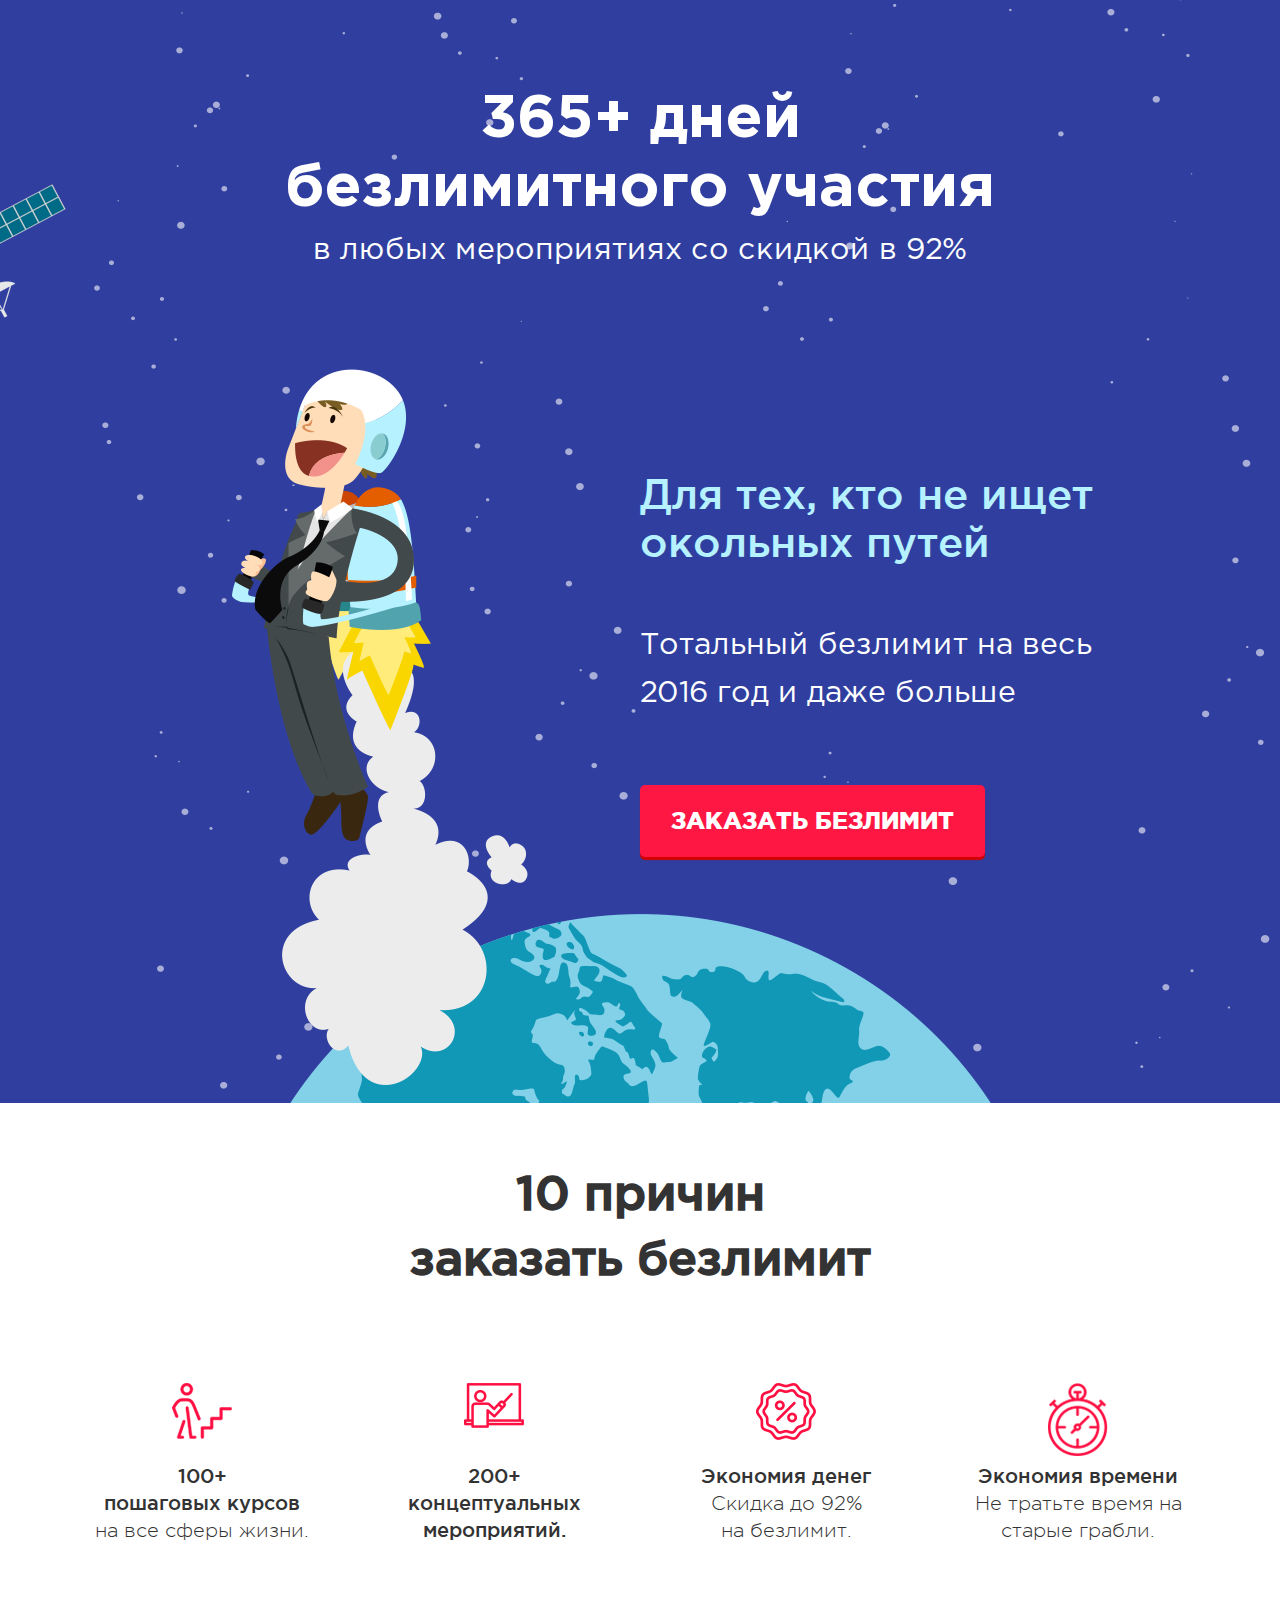
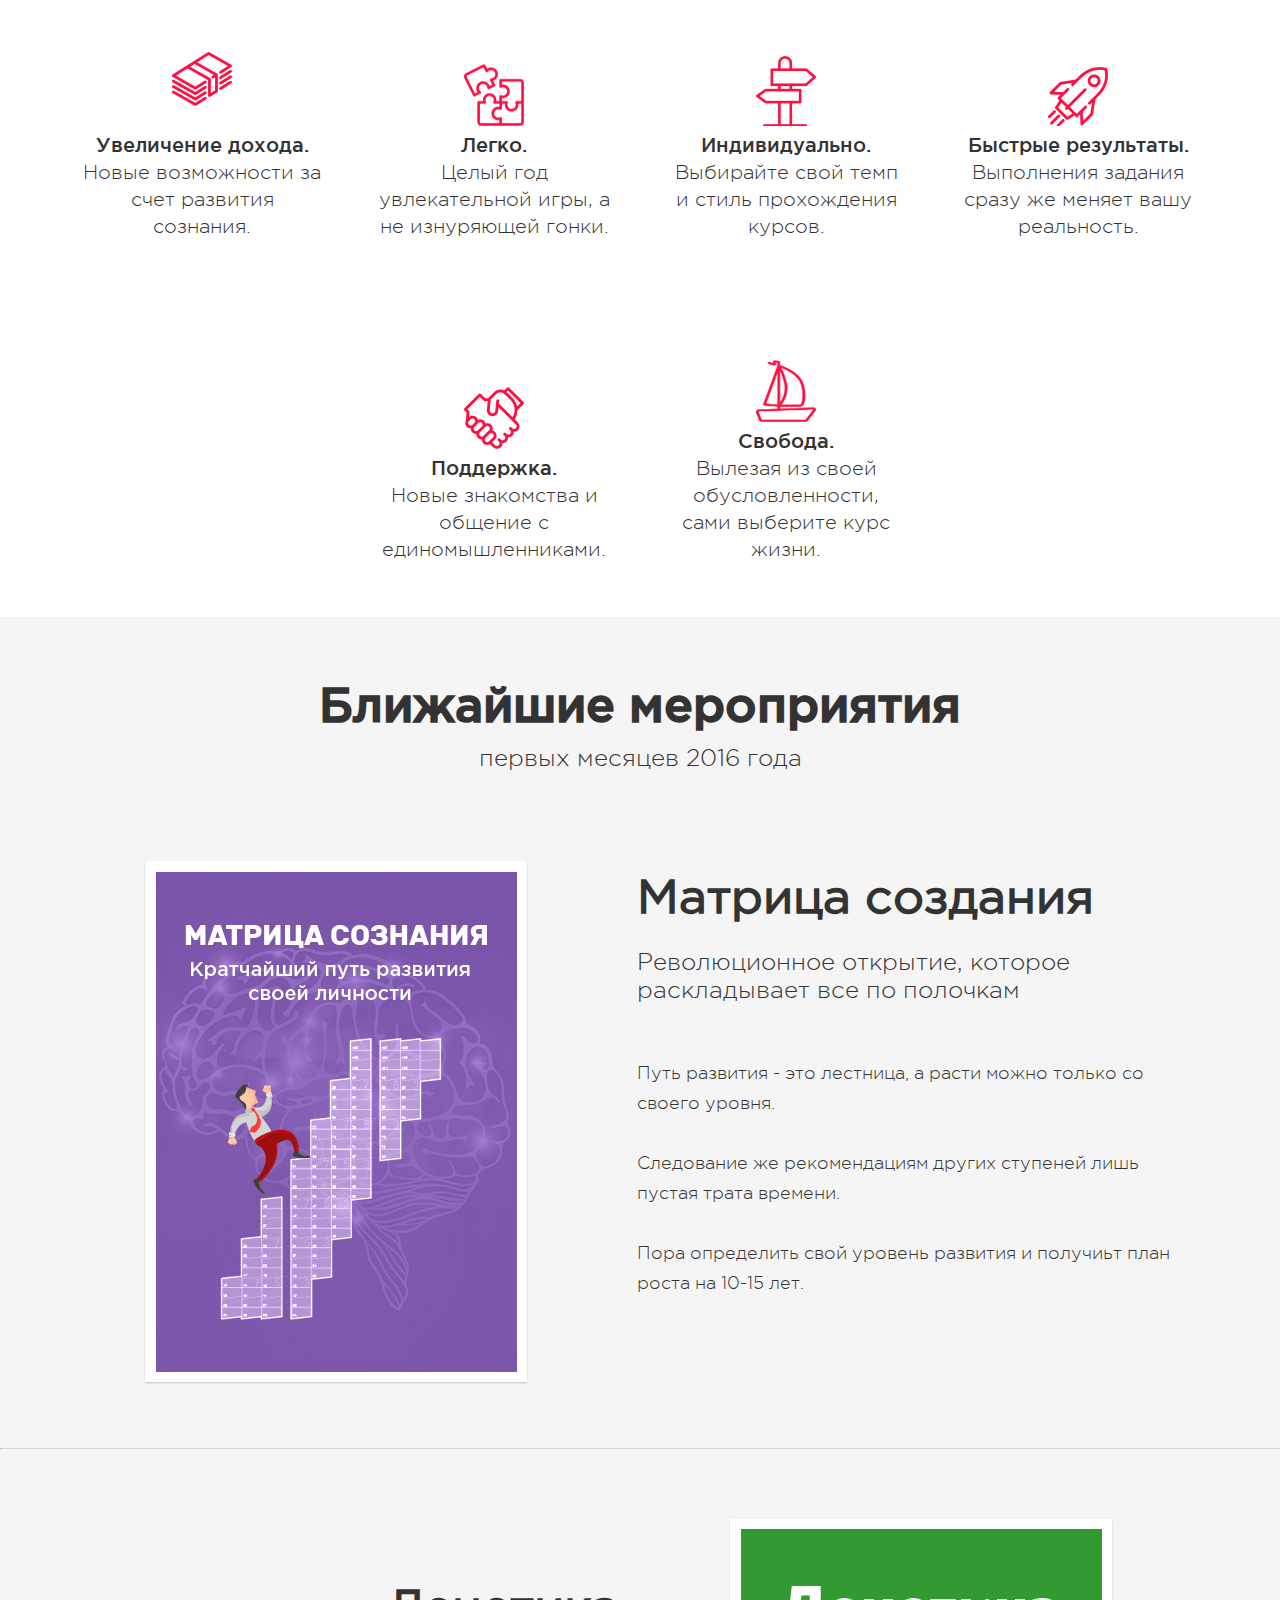
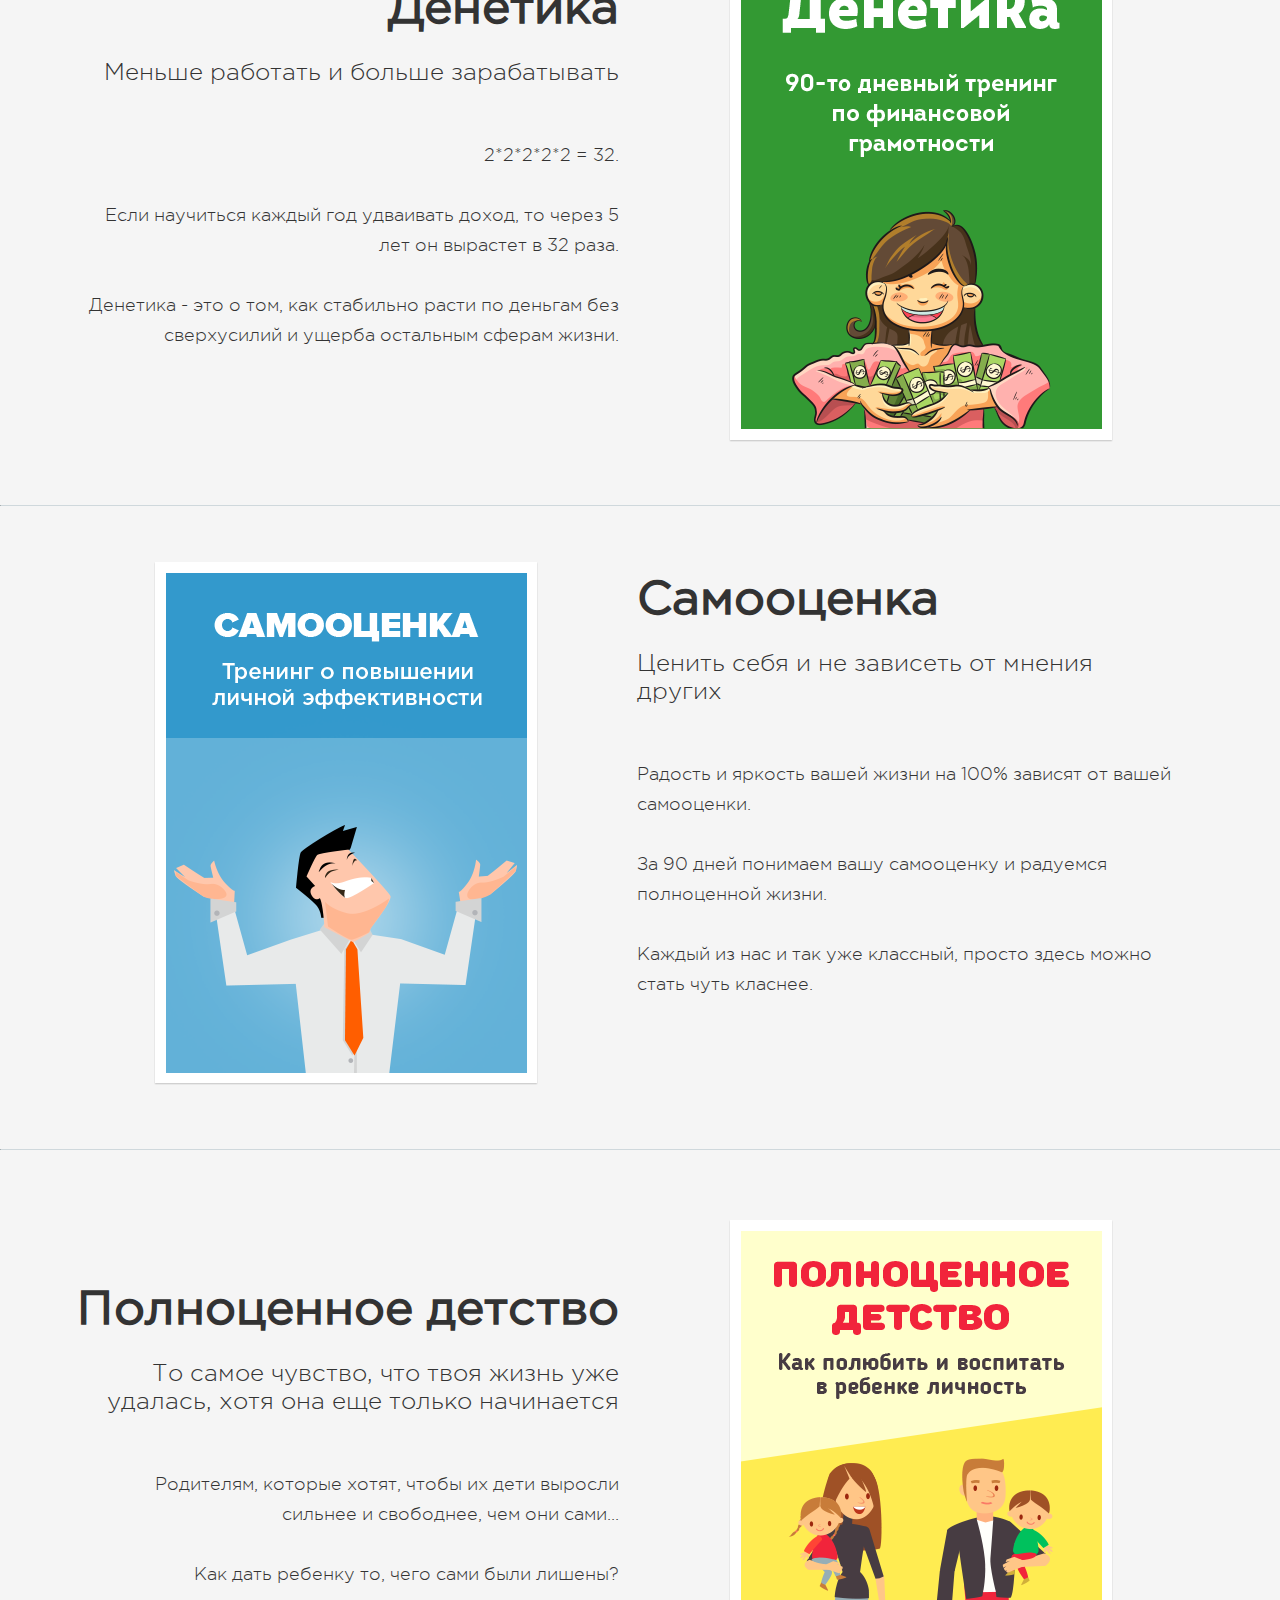
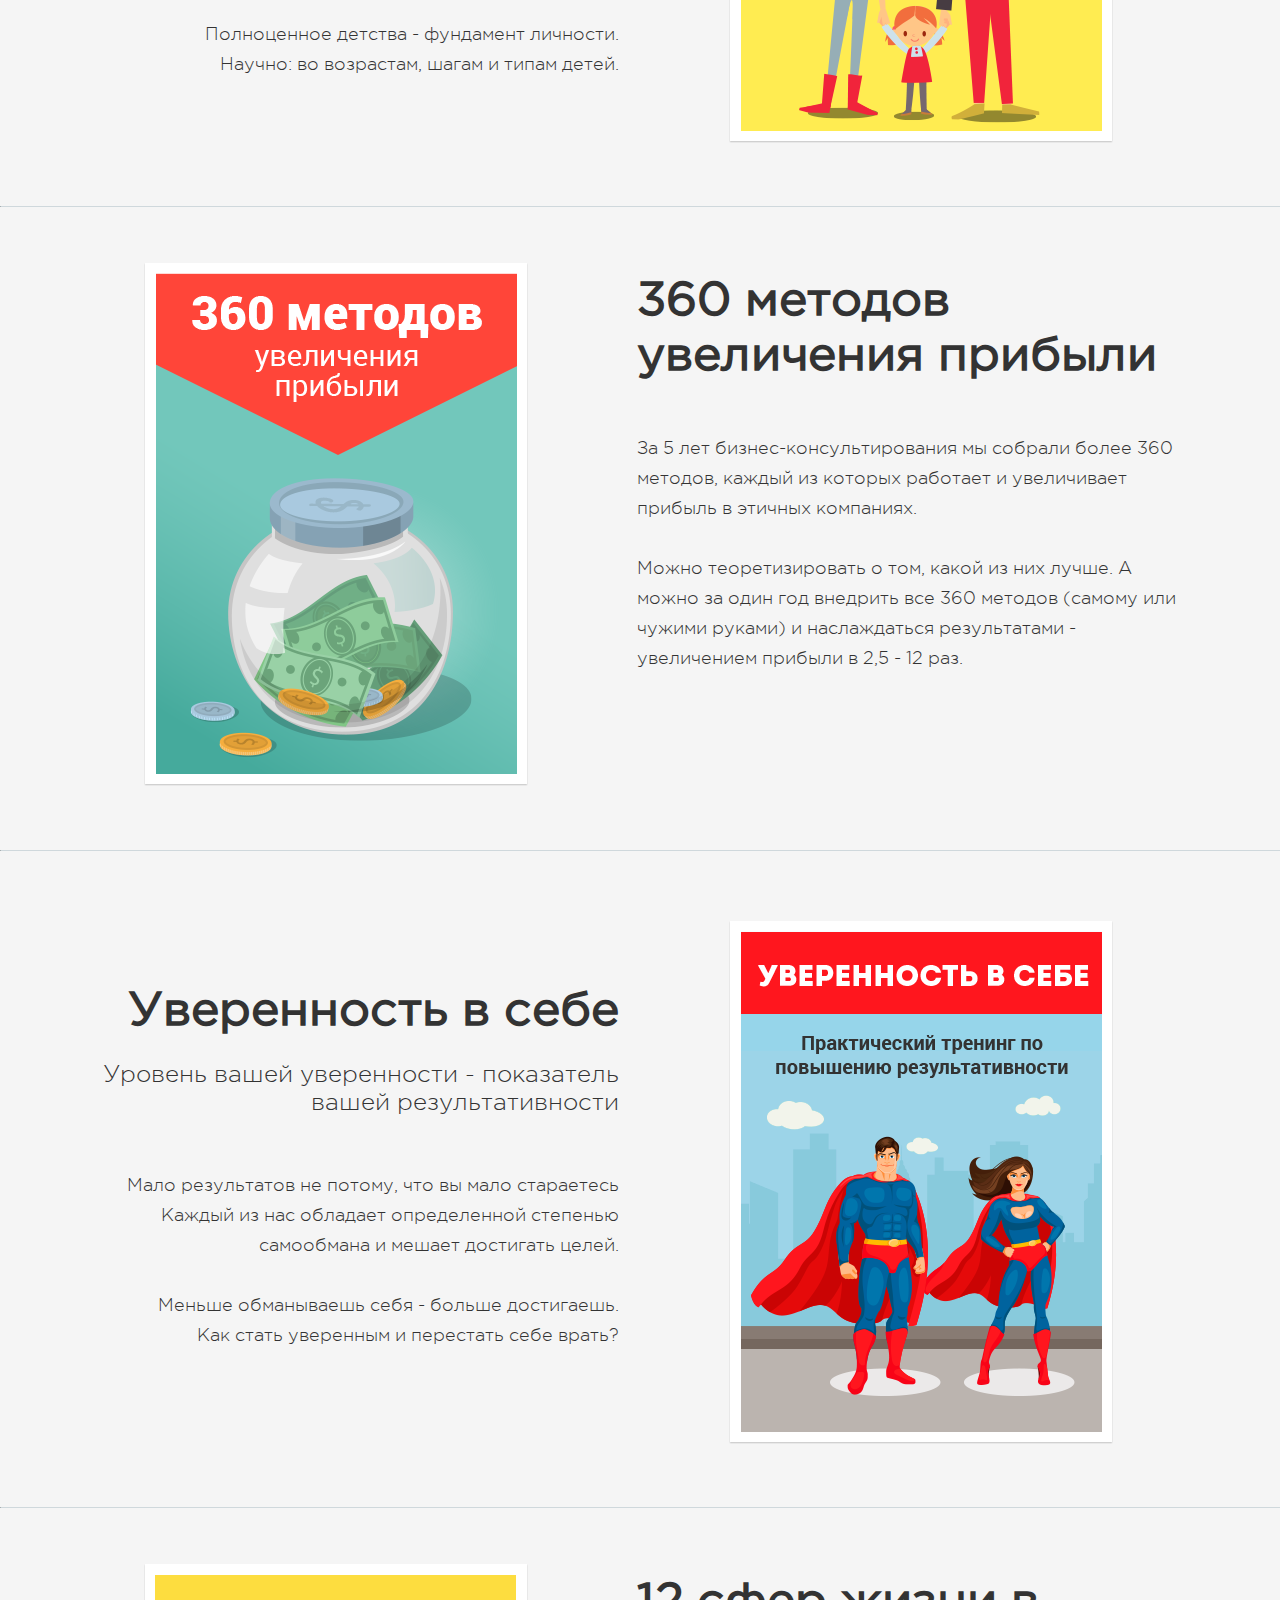
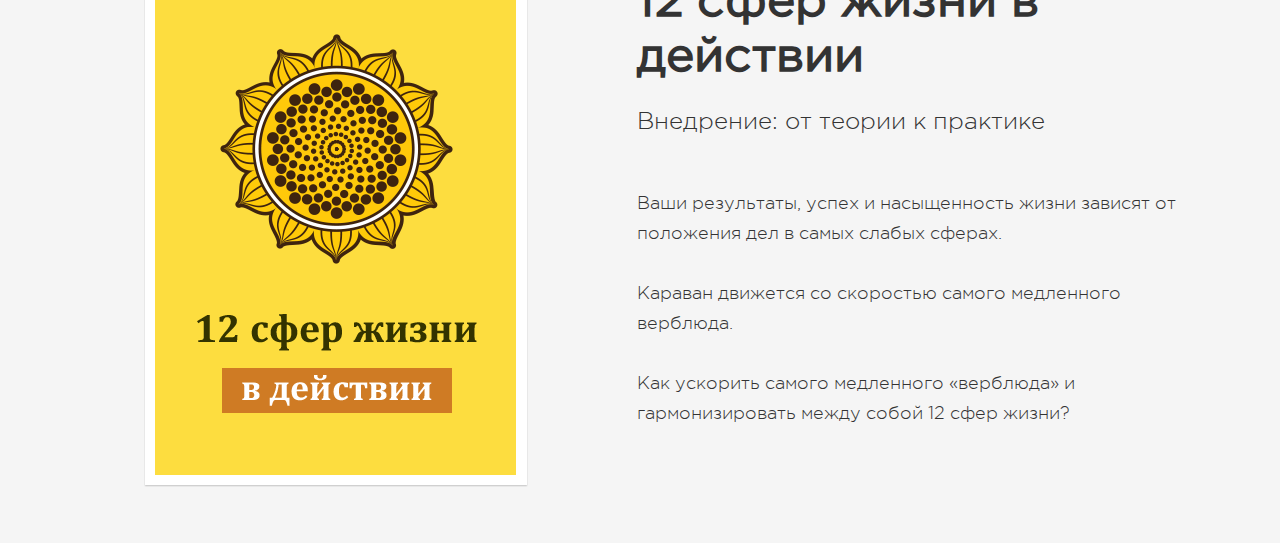
==== Homework_8/index.html @ e0badaaf "replace 11 with 8" ====
<!DOCTYPE html>
<html lang="ru">
<head>
	<meta charset="UTF-8">
	<title>Planets</title>
	<link rel="stylesheet" href="css/normalize.css">
	<link rel="stylesheet" href="css/style.css">
	<link rel="stylesheet" href="fonts/fonts.css">
</head>
<body>
	<div class="section_1">
		<div class="wrapper">
			<div class="top">
				<h1>
					365+ дней <br>
					безлимитного участия
				</h1>
				<p>в любых мероприятиях со скидкой в 92%</p>		
			</div>
			<div class="unlim">
				<p class="first">Для тех, кто не ищет <br> окольных путей</p>
				<p class="second">Тотальный безлимит на весь <br> 2016 год и даже больше</p>
				<div class="btn">
					<a href="#">Заказать безлимит</a>
				</div>
			</div>
		</div>
	</div> <!-- section_1 -->
	<div class="section_2">
		<div class="wrapper">
			<h2>10 причин <br> заказать безлимит</h2>

			<div class="steps">
				<div class="icon"></div>
				<div class="head">100+ <br> пошаговых курсов</div>
				<div class="text">на все сферы жизни.</div>
			</div>
			<div class="events">
				<div class="icon"></div>
				<div class="head">200+ <br> концептуальных мероприятий.</div>
				<div class="text"></div>
			</div>
			<div class="money">
				<div class="icon"></div>
				<div class="head">Экономия денег</div>
				<div class="text">Скидка до 92% <br> на безлимит.</div>
			</div>
			<div class="time">
				<div class="icon"></div>
				<div class="head">Экономия времени</div>
				<div class="text">Не тратьте время на старые грабли.</div>
			</div>
			<div class="income">
				<div class="icon"></div>
				<div class="head">Увеличение дохода.</div>
				<div class="text">Новые возможности за счет развития сознания.</div>
			</div>
			<div class="easy">
				<div class="icon"></div>
				<div class="head">Легко.</div>
				<div class="text">Целый год увлекательной игры, а не изнуряющей гонки.</div>
			</div>
			<div class="indiv">
				<div class="icon"></div>
				<div class="head">Индивидуально.</div>
				<div class="text">Выбирайте свой темп и стиль прохождения курсов.</div>
			</div>
			<div class="results">
				<div class="icon"></div>
				<div class="head">Быстрые результаты.</div>
				<div class="text">Выполнения задания сразу же меняет вашу реальность.</div>
			</div>
			<div class="support">
				<div class="icon"></div>
				<div class="head">Поддержка.</div>
				<div class="text">Новые знакомства и общение с единомышленниками.</div>
			</div>
			<div class="freedom">
				<div class="icon"></div>
				<div class="head">Свобода.</div>
				<div class="text">Вылезая из своей обусловленности, сами выберите курс жизни.</div>
			</div>
		</div> <!--wtapper-->	
	</div> <!-- section_2 -->
	<div class="section_3">
		<div class="wrapper">
			<h2>Ближайшие мероприятия</h2>
			<p>первых месяцев 2016 года</p>
			<div class="left">
				<div class="pic">
					<img src="img/event_1.png" alt="матрица создания">
				</div>
				<div class="desc">
					<h3>Матрица создания</h3>
					<p class="first">Революционное открытие, которое раскладывает все по полочкам</p>
					<p>Путь развития - это лестница, а расти можно только со своего уровня.</p>
					<p>Следование же рекомендациям других ступеней лишь пустая трата времени.</p>
					<p>Пора определить свой уровень развития и получиьт план роста на 10-15 лет.</p>
				</div>
			</div>
			<hr>
			<div class="right">
				<div class="pic">
					<img src="img/event_2.png" alt="денетика">
				</div>
				<div class="desc">
					<h3>Денетика</h3>
					<p class="first">Меньше работать и больше зарабатывать</p>
					<p>2*2*2*2*2 = 32.</p>
					<p>Если научиться каждый год удваивать доход, то через 5 лет он вырастет в 32 раза.</p>
					<p>Денетика - это о том, как стабильно расти по деньгам без сверхусилий и ущерба остальным сферам жизни.</p>
				</div>
			</div>
			<hr>
			<div class="left">
				<div class="pic">
					<img src="img/event_3.png" alt="самооценка">
				</div>
				<div class="desc">
					<h3>Самооценка</h3>
					<p class="first">Ценить себя и не зависеть от мнения других</p>
					<p>Радость и яркость вашей жизни на 100% зависят от вашей самооценки.</p>
					<p>За 90 дней понимаем вашу самооценку и радуемся полноценной жизни.</p>
					<p>Каждый из нас и так уже классный, просто здесь можно стать чуть класнее.</p>
				</div>
			</div>
			<hr>
			<div class="right">
				<div class="pic">
					<img src="img/event_4.png" alt="полноценное детство">
				</div>
				<div class="desc">
					<h3>Полноценное детство</h3>
					<p class="first">То самое чувство, что твоя жизнь уже удалась, хотя она еще только начинается</p>
					<p>Родителям, которые хотят, чтобы их дети выросли сильнее и свободнее, чем они сами...</p>
					<p>Как дать ребенку то, чего сами были лишены?</p>
					<p>Полноценное детства - фундамент личности. <br> Научно: во возрастам, шагам и типам детей.</p>
				</div>
			</div>
			<hr>
			<div class="left">
				<div class="pic">
					<img src="img/event_5.png" alt="360 методов увеличения прибыли">
				</div>
				<div class="desc">
					<h3>360 методов увеличения прибыли</h3>
					<p>За 5 лет бизнес-консультирования мы собрали более 360 методов, каждый из которых работает и увеличивает прибыль в этичных компаниях.</p>
					<p>Можно теоретизировать о том, какой из них лучше. А можно за один год внедрить все 360 методов (самому или чужими руками) и наслаждаться результатами - увеличением прибыли в 2,5 - 12 раз.</p>
				</div>
			</div>
			<hr>
			<div class="right">
				<div class="pic">
					<img src="img/event_6.png" alt="уверенность в себе">
				</div>
				<div class="desc">
					<h3>Уверенность в себе</h3>
					<p class="first">Уровень вашей уверенности - показатель вашей результативности</p>
					<p>Мало результатов не потому, что вы мало стараетесь <br> Каждый из нас обладает определенной степенью самообмана и мешает достигать целей.</p>
					<p>Меньше обманываешь себя - больше достигаешь. <br> Как стать уверенным и перестать себе врать?</p>
				</div>
			</div>
			<hr>
			<div class="left">
				<div class="pic">
					<img src="img/event_7.png" alt="12 сфер жизни">
				</div>
				<div class="desc">
					<h3>12 сфер жизни в действии</h3>
					<p class="first">Внедрение: от теории к практике</p>
					<p>Ваши результаты, успех и насыщенность жизни зависят от положения дел в самых слабых сферах.</p>
					<p>Караван движется со скоростью самого медленного верблюда.</p>
					<p>Как ускорить самого медленного &#171;верблюда&#187; и гармонизировать между собой 12 сфер жизни?</p>
				</div>
			</div>
		</div>
	</div> <!-- section_3 -->
</body>
</html>
---- Homework_8/css/style.css ----
h2, h3, p {
	color: #333;
}
h2 {
    /*margin-top: 54px;*/
    /* почему margin сдвигает всю секцию??? */
	font-family: GothamPM;
	font-size: 48px;
	line-height: 65px;
	text-align: center;
}
.wrapper {
	width: 1170px;
	margin: 0 auto;
	overflow: hidden;
}


/* section 1 */
.section_1 {
	width: 100%;
	background: url("../img/bg.png") no-repeat;
	background-position-x: center;
}
.section_1 .top {
	text-align: center;
	padding-top: 86px;
}
.section_1 .top h1 {
	font-family: GothamPB;
	font-size: 60px;
	color: #fff;
	margin: 0;
}
.section_1 .top p {
	font-family: GothamP;
	font-size: 30px;
	color: #fff;
	margin-top: 10px;
}
.section_1 .unlim {
	width: 50%;
	float: right;
	margin-top: 129px;
    padding-bottom: 248px;
}
.section_1 .unlim .first {
	font-family: GothamPM;
	font-size: 42px;
	color: #b6f1ff;
}
.section_1 .unlim .second {
	font-family: GothamP;
	font-size: 30px;
	color: #fff;
	margin-top: 56px;
    line-height: 48px;
}
.section_1 .unlim .btn {
	display: inline-block;
	background-color: #ff1744;
	border-radius: 5px;
    box-shadow: 0px 3px 1px 0px #d50000;
	padding: 22px 31px;
	margin-top: 37px;
}
.section_1 .unlim .btn a {

	font-family: GothamPBl;
	font-size: 24px;
	color: #fff;
	text-transform: uppercase;
	text-decoration: none;
}


/* section 2 */
.section_2 .wrapper, .section_3 .wrapper {
	text-align: center;
	padding-top: 55px;
}
.section_2 h2 {
	margin: 0 0 39px 0;
}
.section_2 .wrapper > div {
	width: 238px;
	margin: 54px 25px;
	text-align: center;
	display: inline-block;
}
.section_2 .icon {
	width: 60px;
	height: 74px;
	margin: 0 auto 6px;
	background: url("../img/icons.png");
}
.section_2 .head {
	font-family: GothamPM;
	font-size: 20px;
	color: #333;
	line-height: 27px;
}
.section_2 .text {
	font-family: GothamPL;
	font-size: 20px;
	color: #333;    
	line-height: 27px;
}
.section_2 .events .icon {
	background-position: -60px 0;
}
.section_2 .money .icon {
	background-position: -124px 0;
}
.section_2 .time .icon {
	background-position: -187px 0;
}
.section_2 .income .icon {
	background-position: -250px 0;
}
.section_2 .easy .icon {
	background-position: 0 74px;
}
.section_2 .indiv .icon {
	background-position: -62px 74px;
}
.section_2 .results .icon {
	background-position: -124px 74px;
}
.section_2 .support .icon {
	background-position: -188px 74px;
}
.section_2 .freedom .icon {
	background-position: -250px 74px;
}


/* section 3 */
.section_3 {
	background-color: #f5f5f5;
}
.section_3 h2 {
	margin: 0;
}
.section_3 .wrapper > p {
	font-family: GothamPL;
	font-size: 24px;
	margin-top: 8px;
}
.section_3 .left .pic, .section_3 .left .desc  {
	float: left;
	text-align: left;
}
.section_3 .right .pic, .section_3 .right .desc {
	float: right;
	text-align: right;
}
.section_3 .wrapper > div {
	overflow: hidden;
}
.section_3 .left .pic {
	margin: 65px 89px 56px;
}
.section_3 .left .desc {
	margin: 28px 20px;
}
.section_3 .right .pic {
	margin: 79px 112px 55px;
}
.section_3 .right .desc {
	 margin: 94px -2px 0;
}
.section_3 div .pic {
	width: 384px;
	height: 523px;
}
.section_3 div .desc {
	width: 542px;
}
.section_3 div .desc h3 {
	font-family: GothamP;
	font-size: 48px;
}
.section_3 div .desc p:not(.first) {
	font-family: GothamPL;
	font-size: 18px;
	line-height: 30px;
	margin-top: 30px;
}
.section_3 div .desc p.first {
	font-family: GothamPL;
	font-size: 24px;
	margin-top: -26px;
    margin-bottom: 53px;
}

hr {
	position: absolute;
    left: 0;
    right: 0;
	border-top: none;
	border-color: #cfd8dc;
}
---- Homework_8/fonts/fonts.css ----
@font-face {
	font-family: GothamP;
	src: local("GothamPro"), url("../fonts/GothamProRegular.ttf");
}
@font-face {
	font-family: GothamPM;
	src: local("GothamPro"), url("../fonts/GothamProMedium.ttf");
}
@font-face {
	font-family: GothamPBl;
	src: local("GothamPro"), url("../fonts/GothamProBlack.ttf");
}
@font-face {
	font-family: GothamPL;
	src: local("GothamPro"), url("../fonts/GothamProLight.ttf");
}
@font-face {
	font-family: GothamPB;
	src: local("GothamPro"), url("../fonts/GothamProBold.ttf");
}
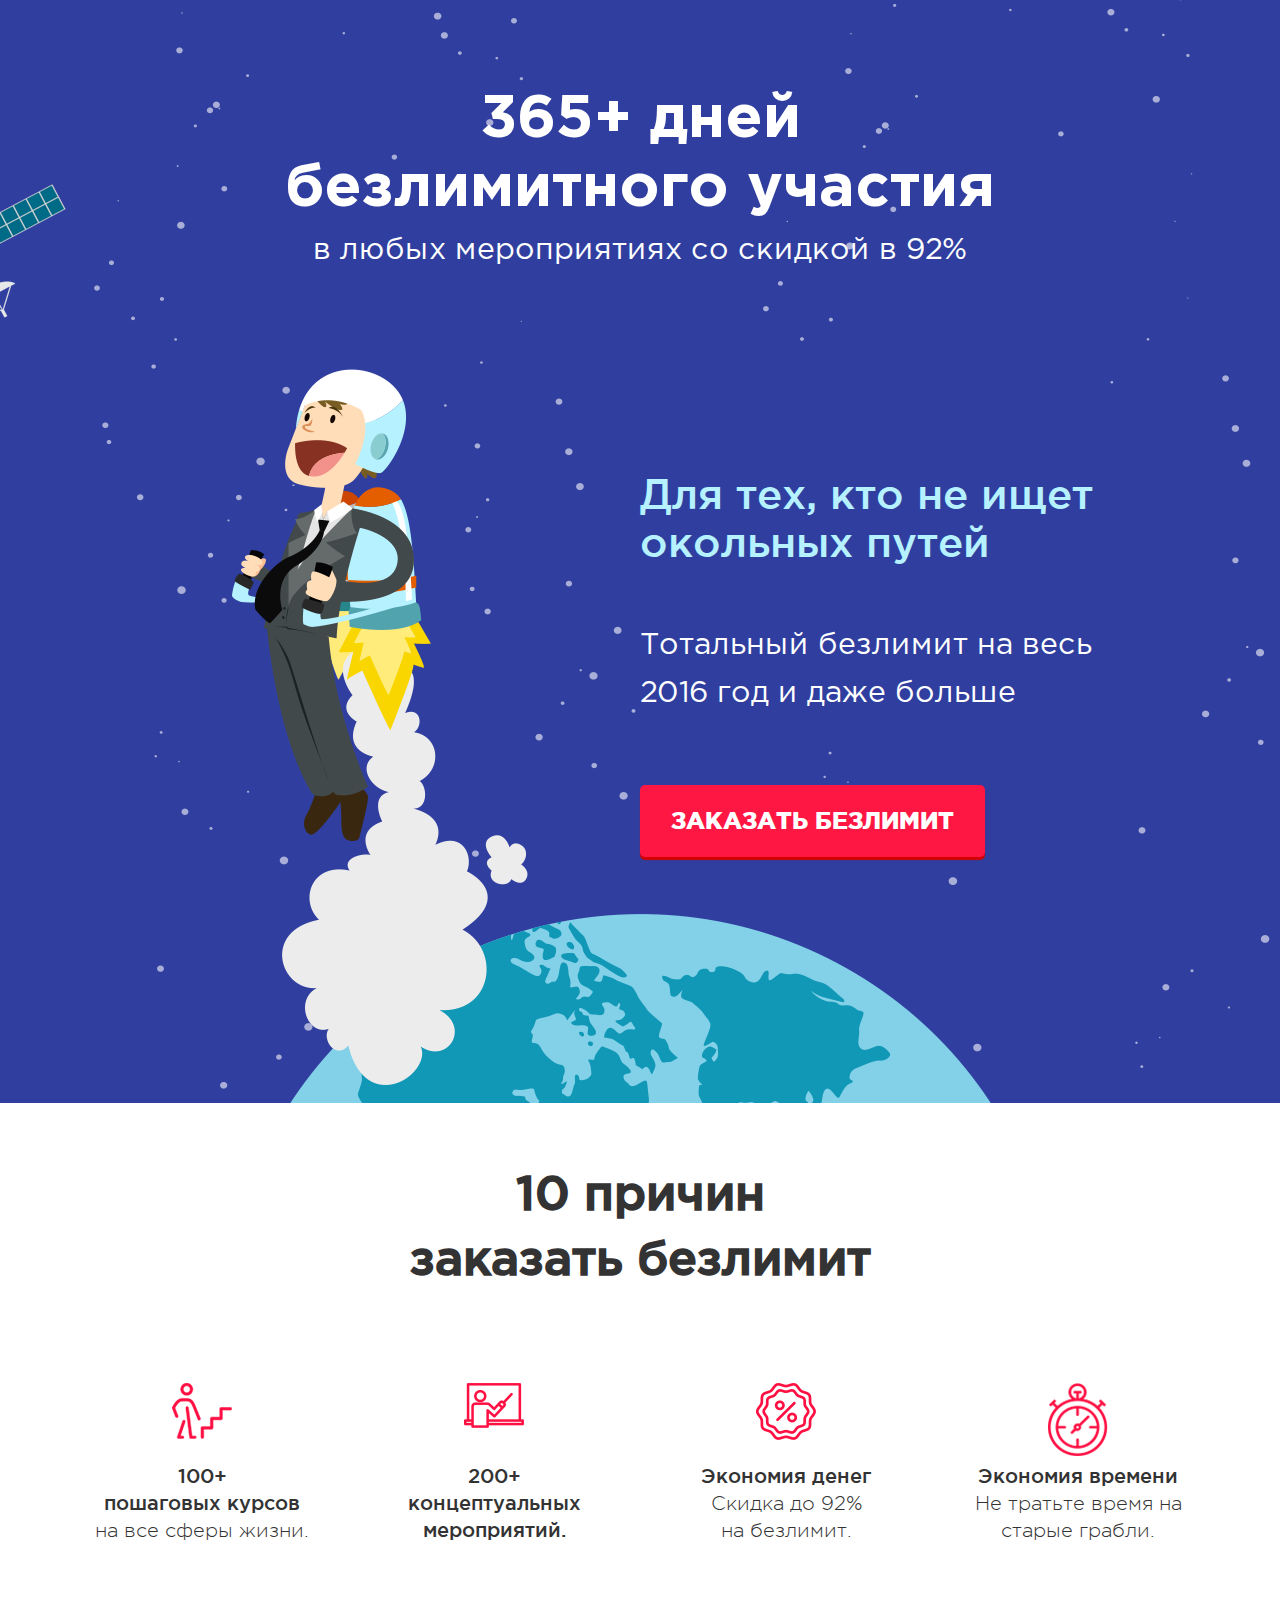
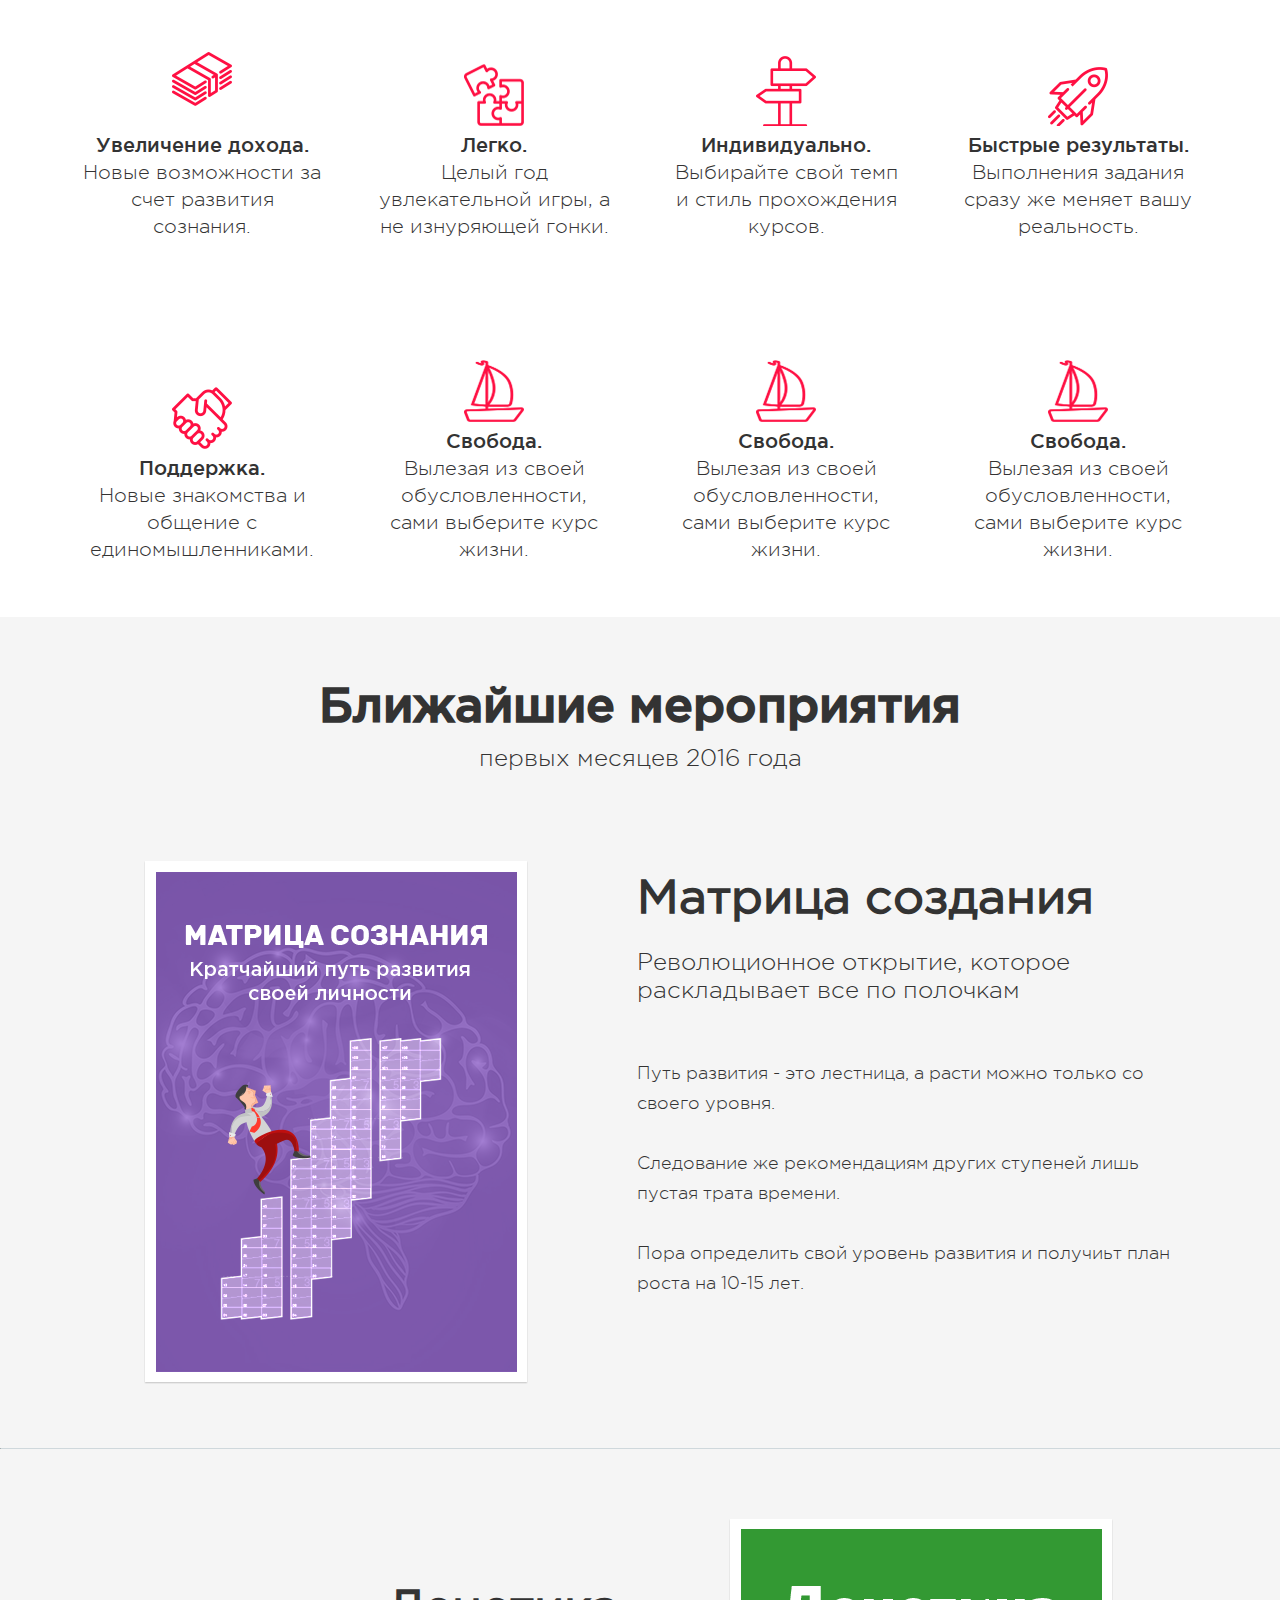
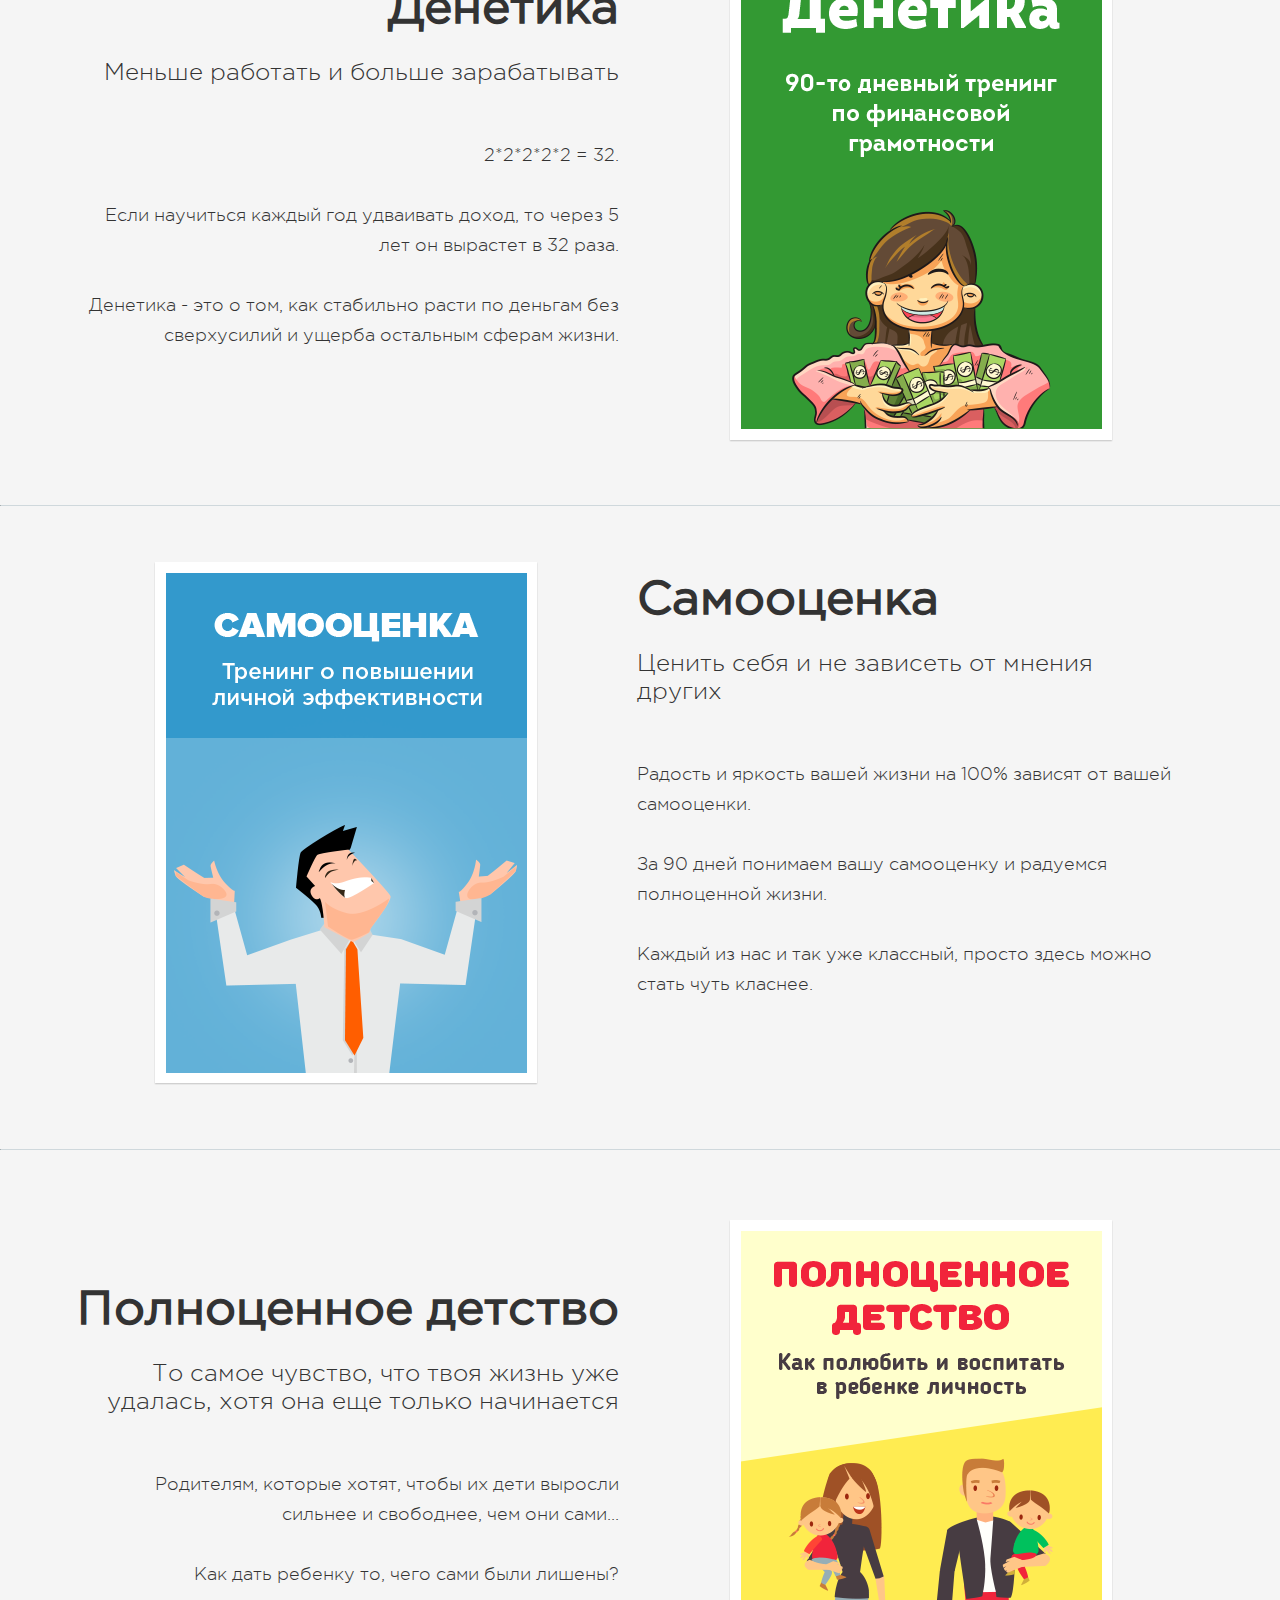
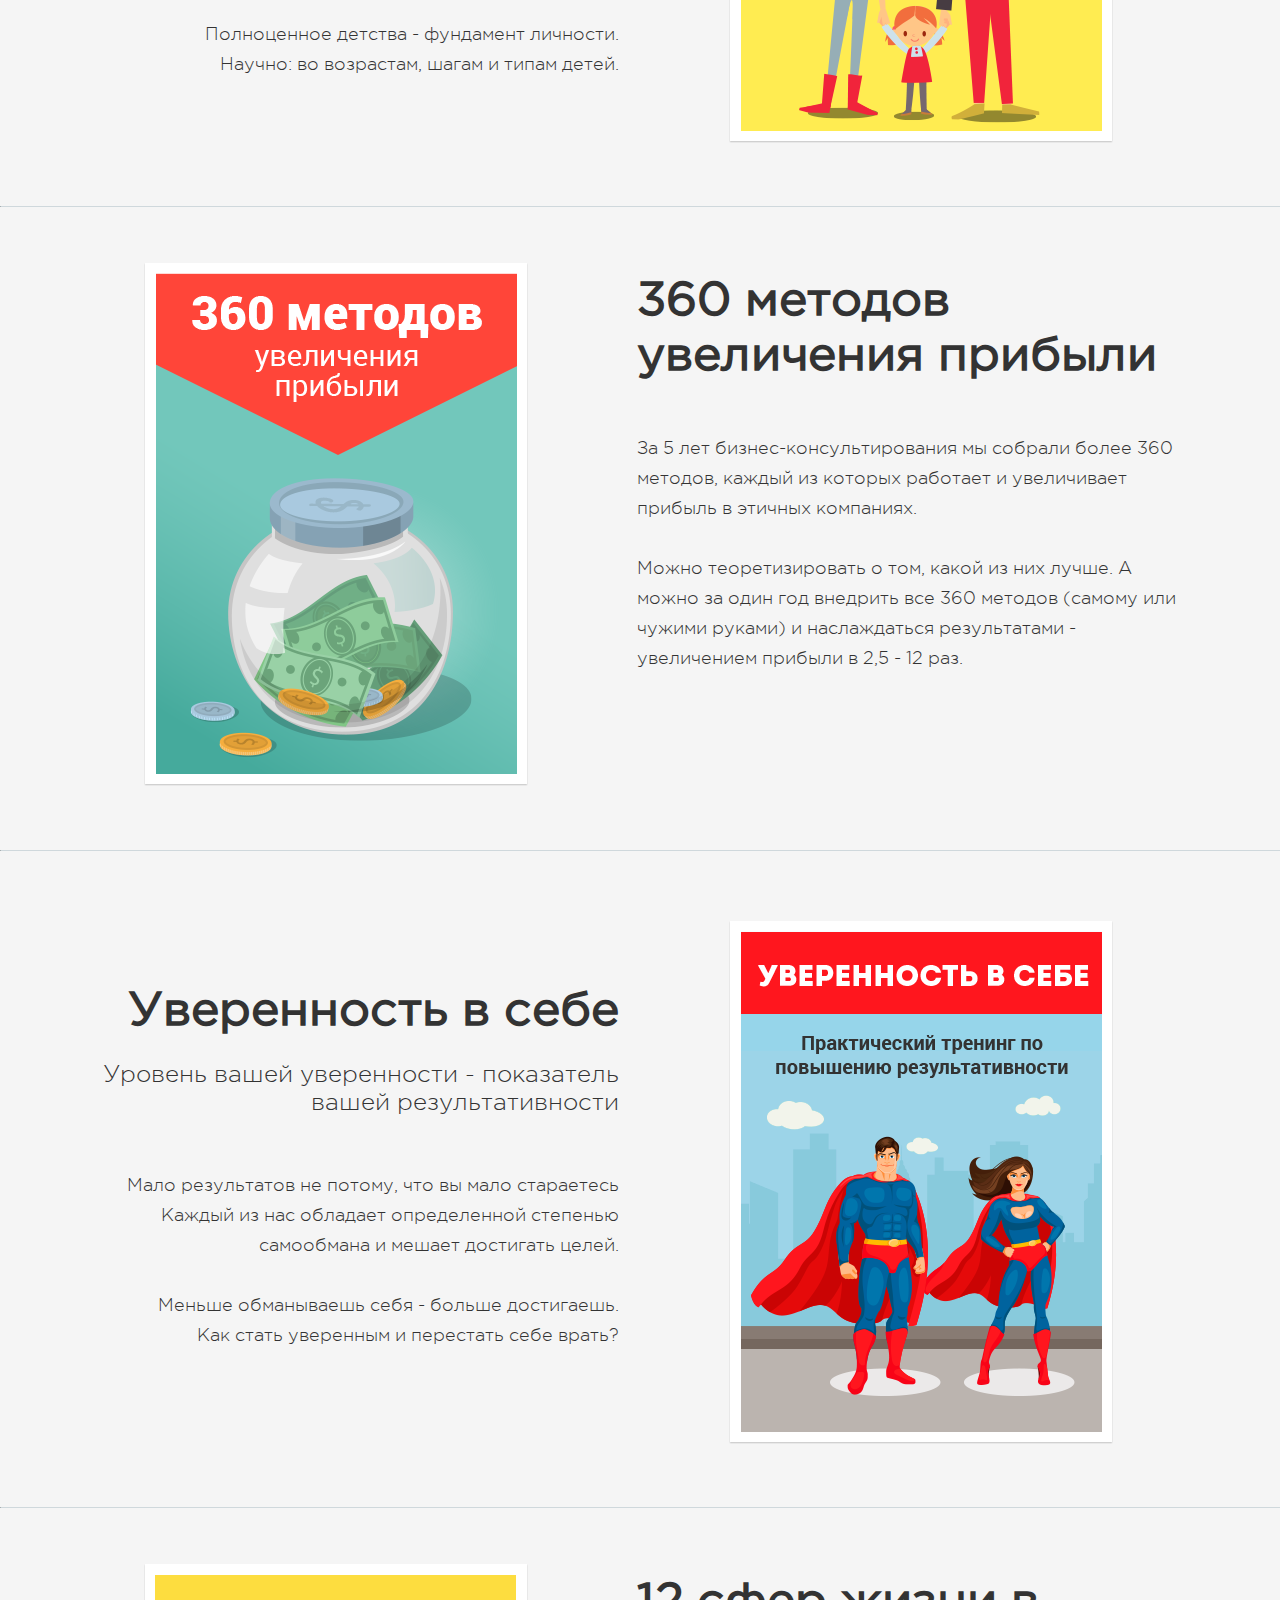
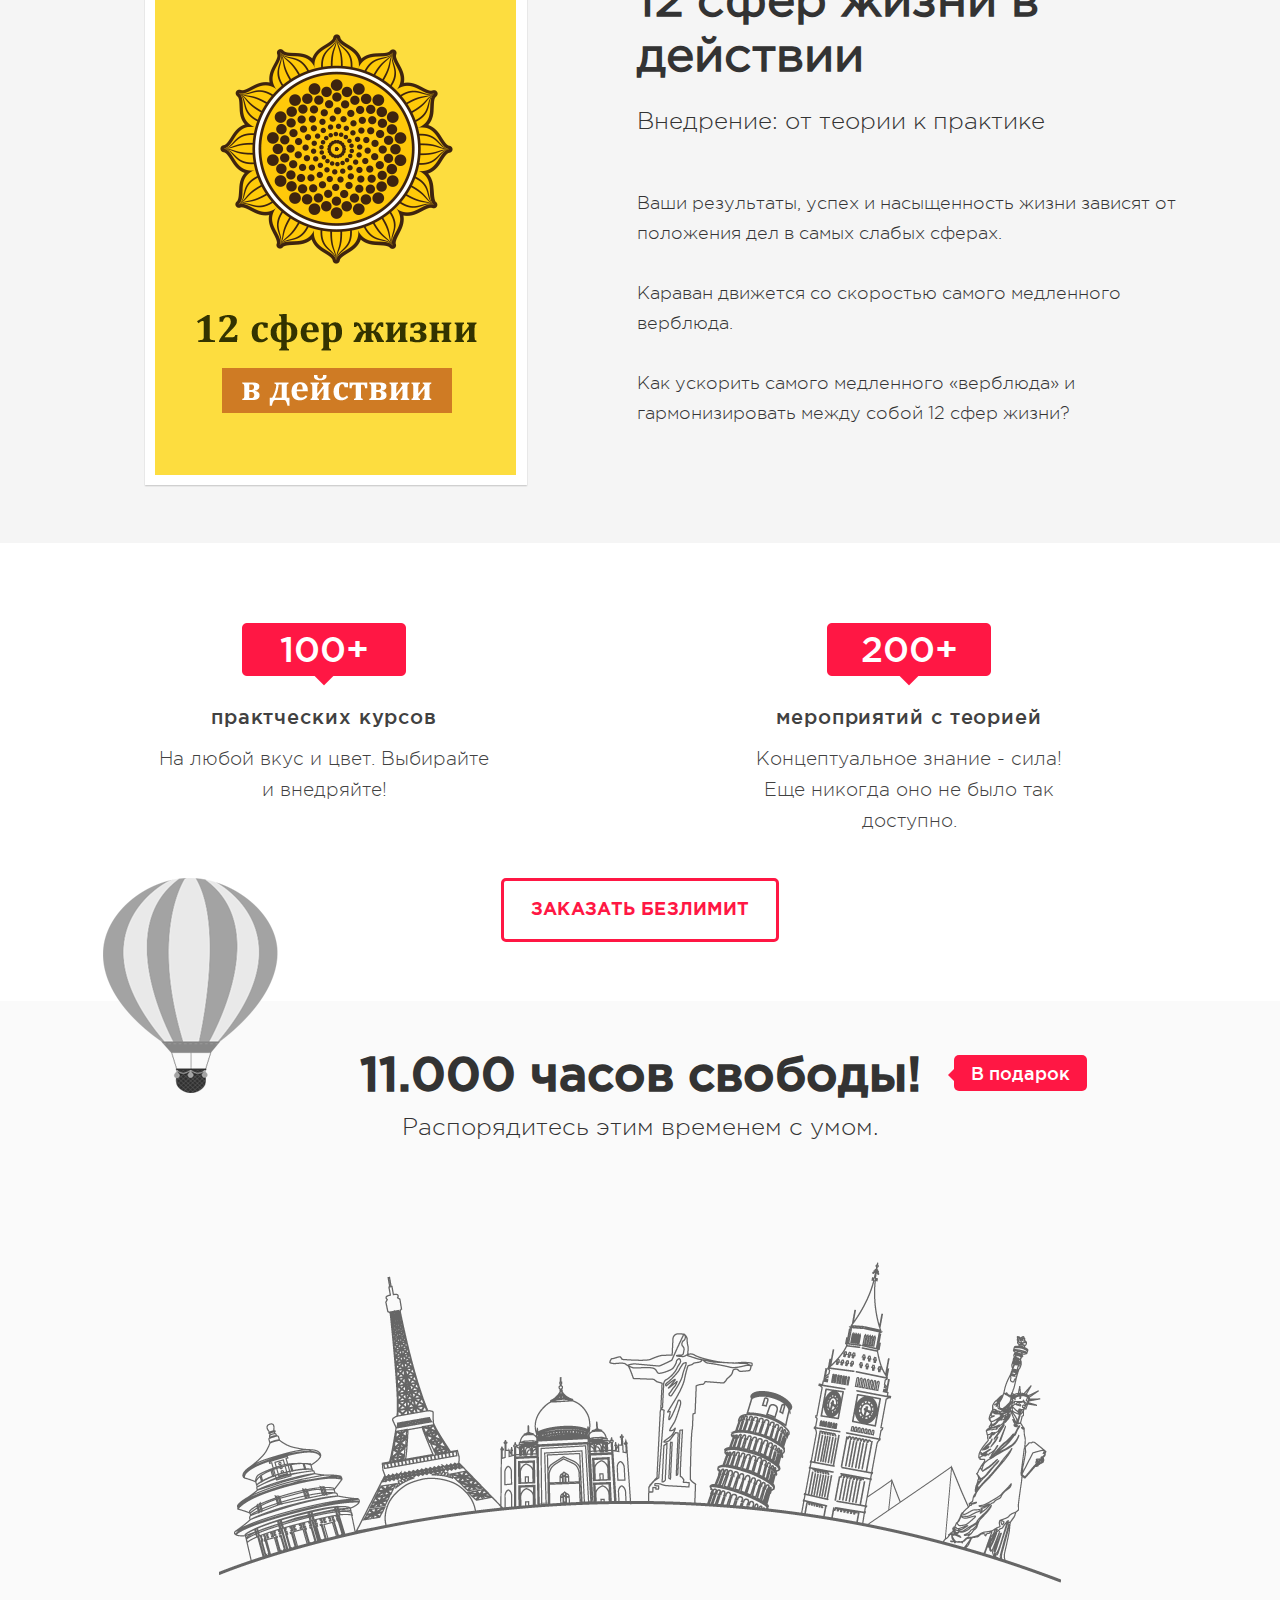
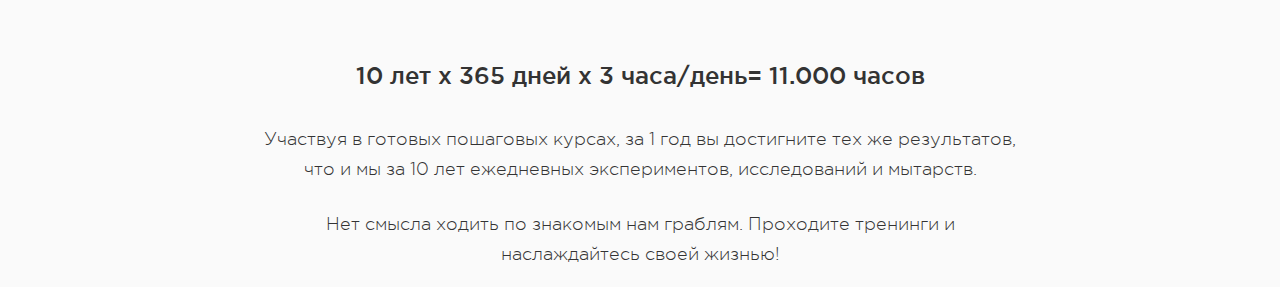
==== commit d8543593: "add sections 5, 6" ====
--- a/Homework_8/index.html
+++ b/Homework_8/index.html
@@ -4,8 +4,8 @@
 	<meta charset="UTF-8">
 	<title>Planets</title>
 	<link rel="stylesheet" href="css/normalize.css">
+	<link rel="stylesheet" href="fonts/fonts.css">
 	<link rel="stylesheet" href="css/style.css">
-	<link rel="stylesheet" href="fonts/fonts.css">
 </head>
 <body>
 	<div class="section_1">
@@ -80,12 +80,22 @@
 				<div class="head">Свобода.</div>
 				<div class="text">Вылезая из своей обусловленности, сами выберите курс жизни.</div>
 			</div>
+			<div class="freedom">
+				<div class="icon"></div>
+				<div class="head">Свобода.</div>
+				<div class="text">Вылезая из своей обусловленности, сами выберите курс жизни.</div>
+			</div>
+			<div class="freedom">
+				<div class="icon"></div>
+				<div class="head">Свобода.</div>
+				<div class="text">Вылезая из своей обусловленности, сами выберите курс жизни.</div>
+			</div>
 		</div> <!--wtapper-->	
 	</div> <!-- section_2 -->
 	<div class="section_3">
 		<div class="wrapper">
 			<h2>Ближайшие мероприятия</h2>
-			<p>первых месяцев 2016 года</p>
+			<p class="title">первых месяцев 2016 года</p>
 			<div class="left">
 				<div class="pic">
 					<img src="img/event_1.png" alt="матрица создания">
@@ -175,5 +185,55 @@
 			</div>
 		</div>
 	</div> <!-- section_3 -->
+	<div class="section_4">
+		<div class="wrapper">
+				<div class="row clearfix">
+					<div class="col">
+						<div>
+							<div class="icon">100+</div>
+							<div class="head">практческих курсов</div>
+							<div class="text">На любой вкус и цвет. Выбирайте и внедряйте!</div>
+						</div>
+					</div>
+					<div class="col">
+						<div>
+							<div class="icon">200+</div>
+							<div class="head">мероприятий с теорией</div>
+							<div class="text">Концептуальное знание - сила! Еще никогда оно не было так доступно.</div>
+						</div>
+					</div>
+				</div>
+				
+				<div class="btn">
+			    	<a href="#">Заказать безлимит</a>			
+				</div>
+		</div>
+	</div> <!-- section_4 -->
+	<div class="section_5">
+		<div class="wrapper">
+			<div class="balloon"></div>
+			<h2>11.000 часов свободы!</h2>
+			<p class="title">Распорядитесь этим временем с умом.</p>
+			<div class="present"></div>
+			<div class="img">	
+				<img src="img/bg_5.png" alt="чудеса света">
+			</div>
+			<div class="text">
+				<p class="head"> 
+					10 лет х 365 дней х 3 часа/день= 11.000 часов
+				</p>
+				<p>
+					Участвуя в готовых пошаговых курсах, за 1 год вы достигните тех же результатов, что и мы за 10 лет ежедневных экспериментов, исследований и мытарств.
+				</p>
+				<p>
+					Нет смысла ходить по знакомым нам граблям.
+					Проходите тренинги и наслаждайтесь своей жизнью!					
+				</p>
+
+
+			</div>
+			
+		</div>
+	</div>
 </body>
 </html>--- a/Homework_8/css/style.css
+++ b/Homework_8/css/style.css
@@ -1,3 +1,9 @@
+.clearfix::after {
+     display: block;
+     content: "";
+     clear: both;
+}
+
 h2, h3, p {
 	color: #333;
 }
@@ -8,6 +14,7 @@
 	font-size: 48px;
 	line-height: 65px;
 	text-align: center;
+	margin-bottom: 0px;
 }
 .wrapper {
 	width: 1170px;
@@ -142,10 +149,12 @@
 .section_3 h2 {
 	margin: 0;
 }
-.section_3 .wrapper > p {
+/*.section_3 .wrapper > p {*/
+p.title {
 	font-family: GothamPL;
 	font-size: 24px;
 	margin-top: 8px;
+	/*text-align: center;*/
 }
 .section_3 .left .pic, .section_3 .left .desc  {
 	float: left;
@@ -200,4 +209,114 @@
     right: 0;
 	border-top: none;
 	border-color: #cfd8dc;
-}+}
+
+
+
+.section_4 .col{
+	width: 50%;
+	float: left;
+	overflow: hidden;
+	box-sizing: border-box;
+	padding: 0px 99px;
+	margin: 80px 0 64px;
+}
+.section_4 .col > div {
+    width: 340px;
+    float: left;
+	text-align: center;
+}
+.section_4 .icon {
+	width: 164px;
+	height: 63px;
+	background: url(../img/4_1.png) no-repeat;
+	color: #fff;
+	font-family: GothamPM;
+	font-size: 36px;
+	text-align: center;
+	padding-top: 6px;
+	margin: 0 auto;
+}
+.section_4 .head {
+	margin: 14px 0;
+	letter-spacing: 0.9px;
+	font-family: GothamPM;
+	font-size: 20px;
+	color: #414141;
+}
+.section_4 .text {
+	font-family: GothamPL;
+	font-size: 18.6px;
+	color: #414141;   
+	line-height: 31px;
+}
+.section_4 .btn {
+	text-align: center;
+	margin-bottom: 80px;
+}
+.section_4 .btn a {
+	font-family: GothamPB;
+	font-size: 18px;
+	color: #ff1744;
+	text-transform: uppercase;
+	text-decoration: none;
+	border: 3px solid #ff1744;
+	border-radius: 5px;
+	padding: 21px 27px;
+}
+
+
+.section_5 {
+	position: relative;
+	background-color: #fafafa;
+	text-align: center;
+}
+.section_5 .balloon {
+	position: absolute;
+	top: -123px;
+    left: 103px;
+	width: 175px;
+	height: 215px;
+	background: url(../img/baloon.png);
+}
+.section_5 .present {
+	position: relative;
+	display: inline-block;
+	top: -102px;
+    left: 380px;
+}
+.section_5 .present::before {
+	content: "В подарок";
+	padding: 8px 17px;
+    border-radius: 5px;
+	font-family: GothamPM;
+	font-size: 18px;
+	color: #fff;
+	background-color: #ff1744;
+}
+.section_5 .present::after {
+    content: '';
+    position: absolute;
+    left: -12px;
+    bottom: 4px;
+    border: 6px solid transparent;
+    border-right: 6px solid #ff1744;
+}
+.section_5 .text {
+	margin-top: 73px;
+	padding: 0 200px;
+}
+.section_5 .text p.head {
+	font-family: GothamPM;
+	font-size: 24px;
+	margin-bottom: 34px;
+}
+.section_5 .text p {
+	font-family: GothamPL;
+	font-size: 18px;
+	line-height: 30px;
+	margin-top: 25px;
+}
+.section_5 .img {
+	margin-top: 75px;
+}
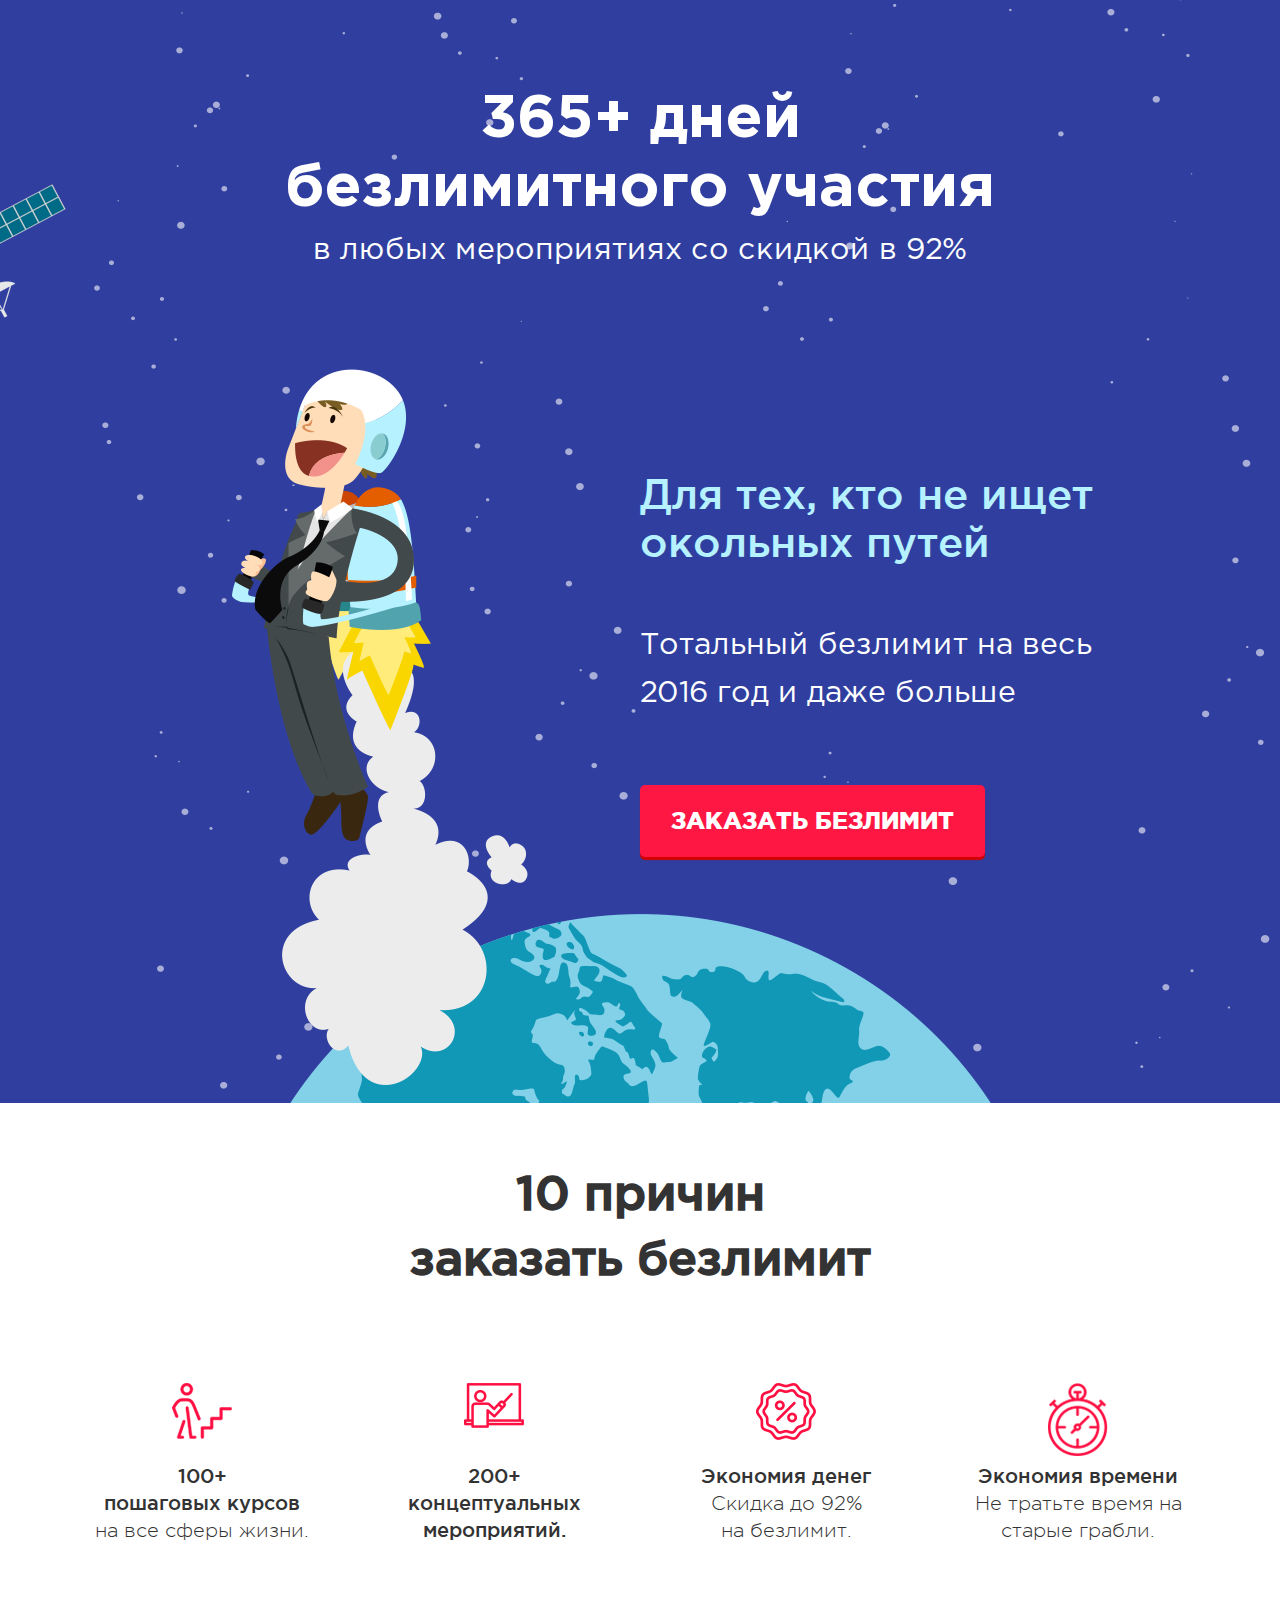
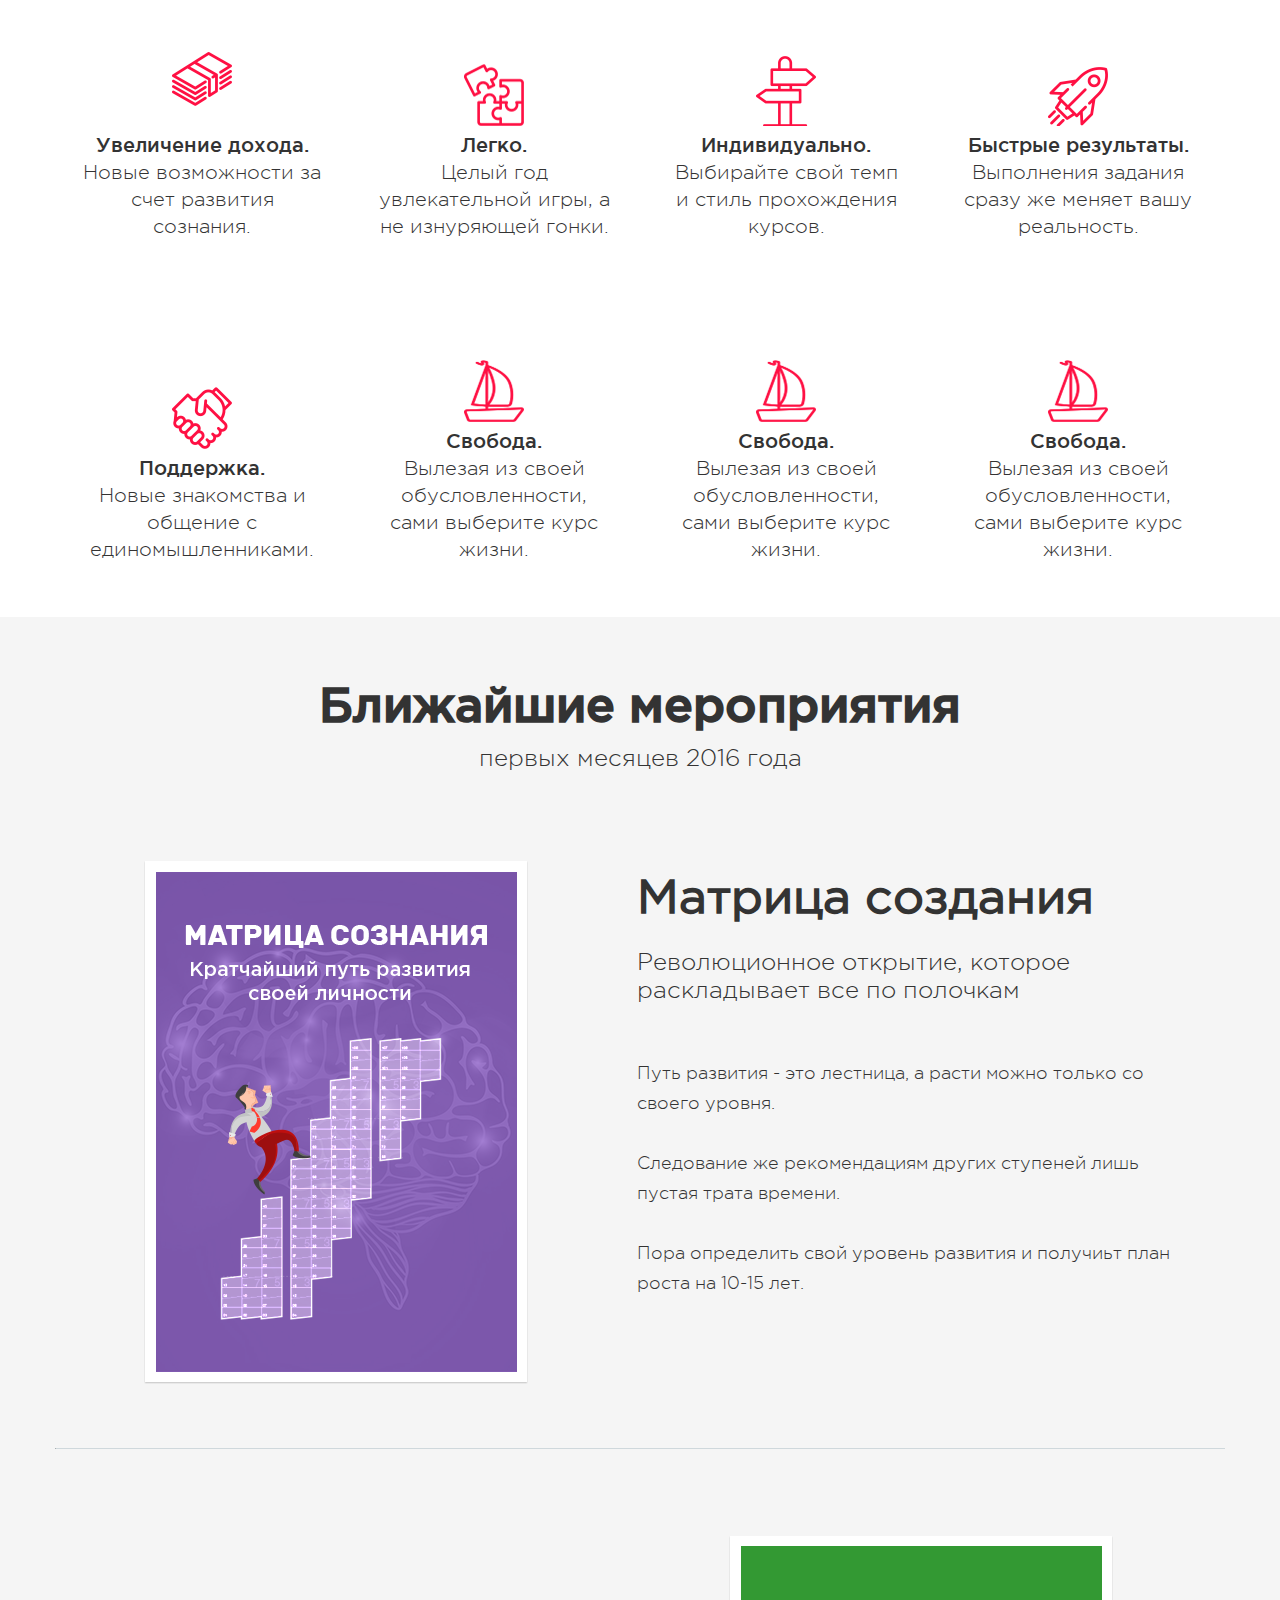
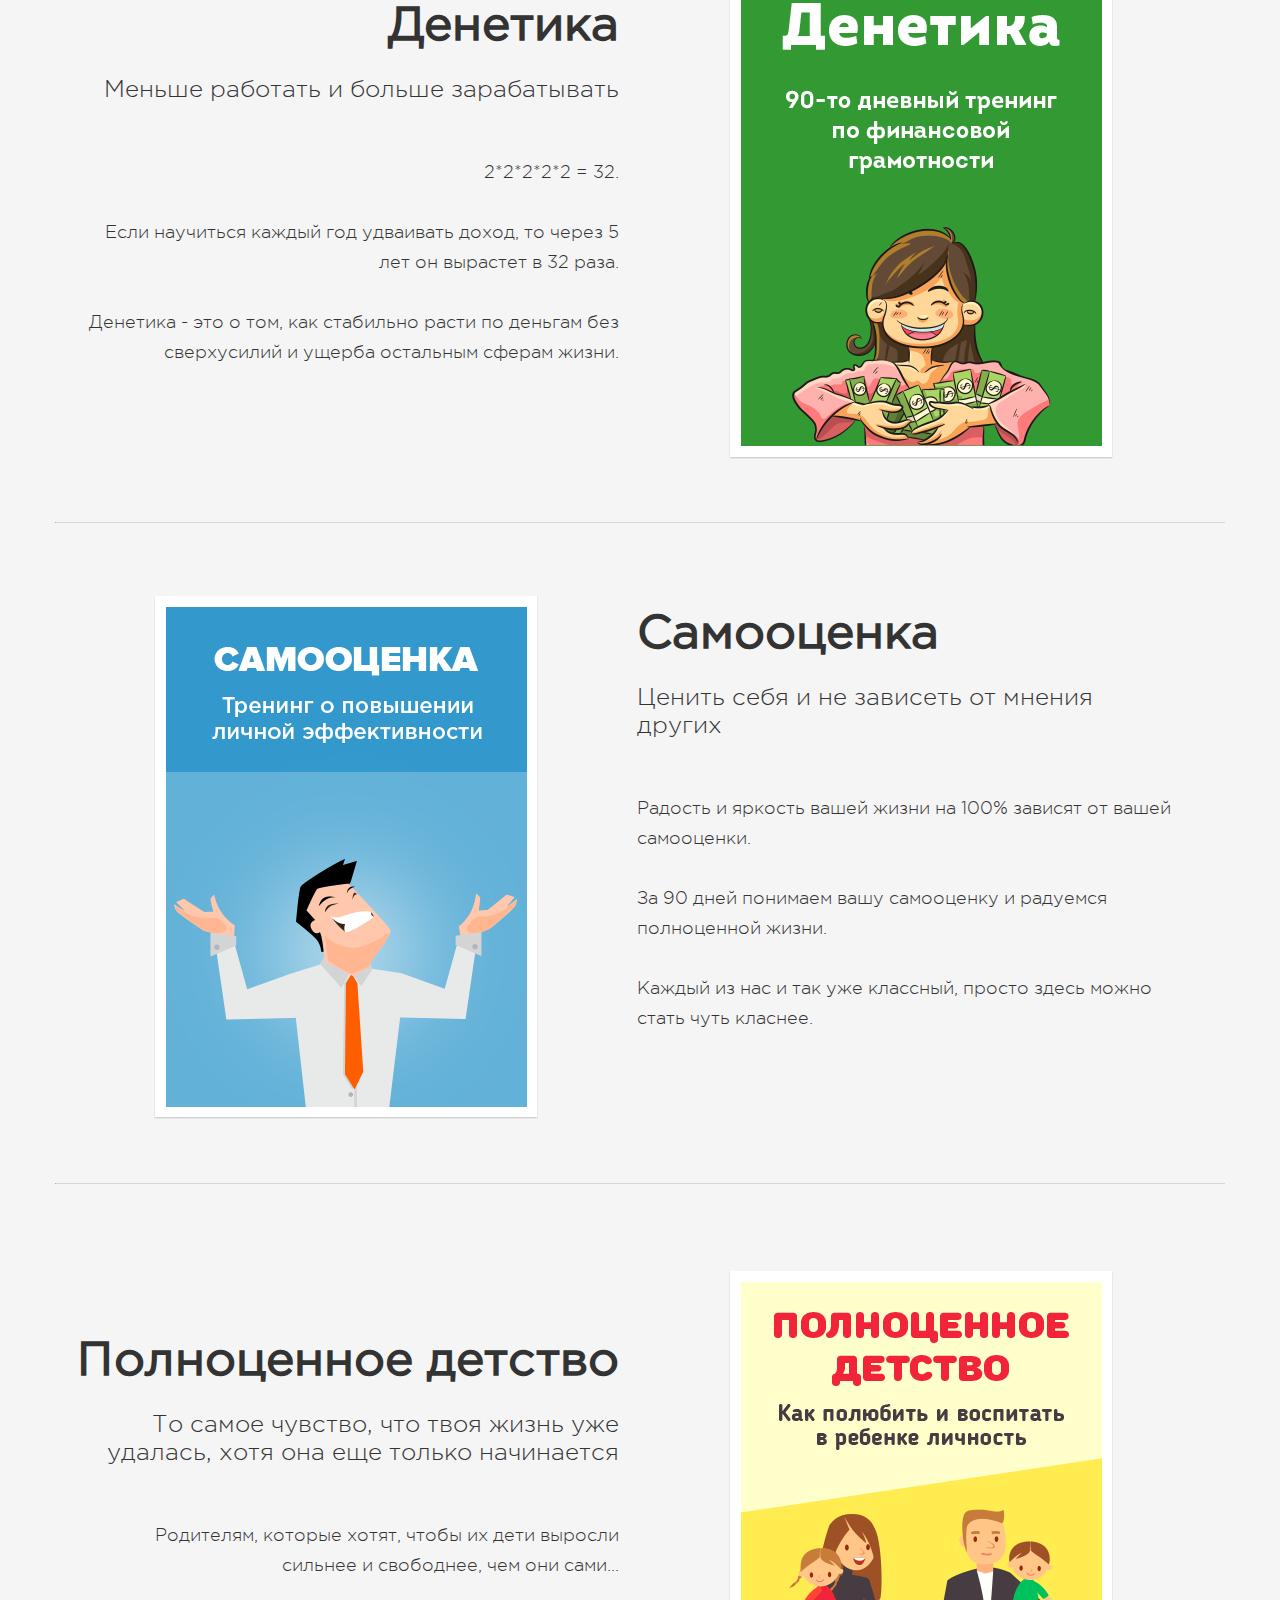
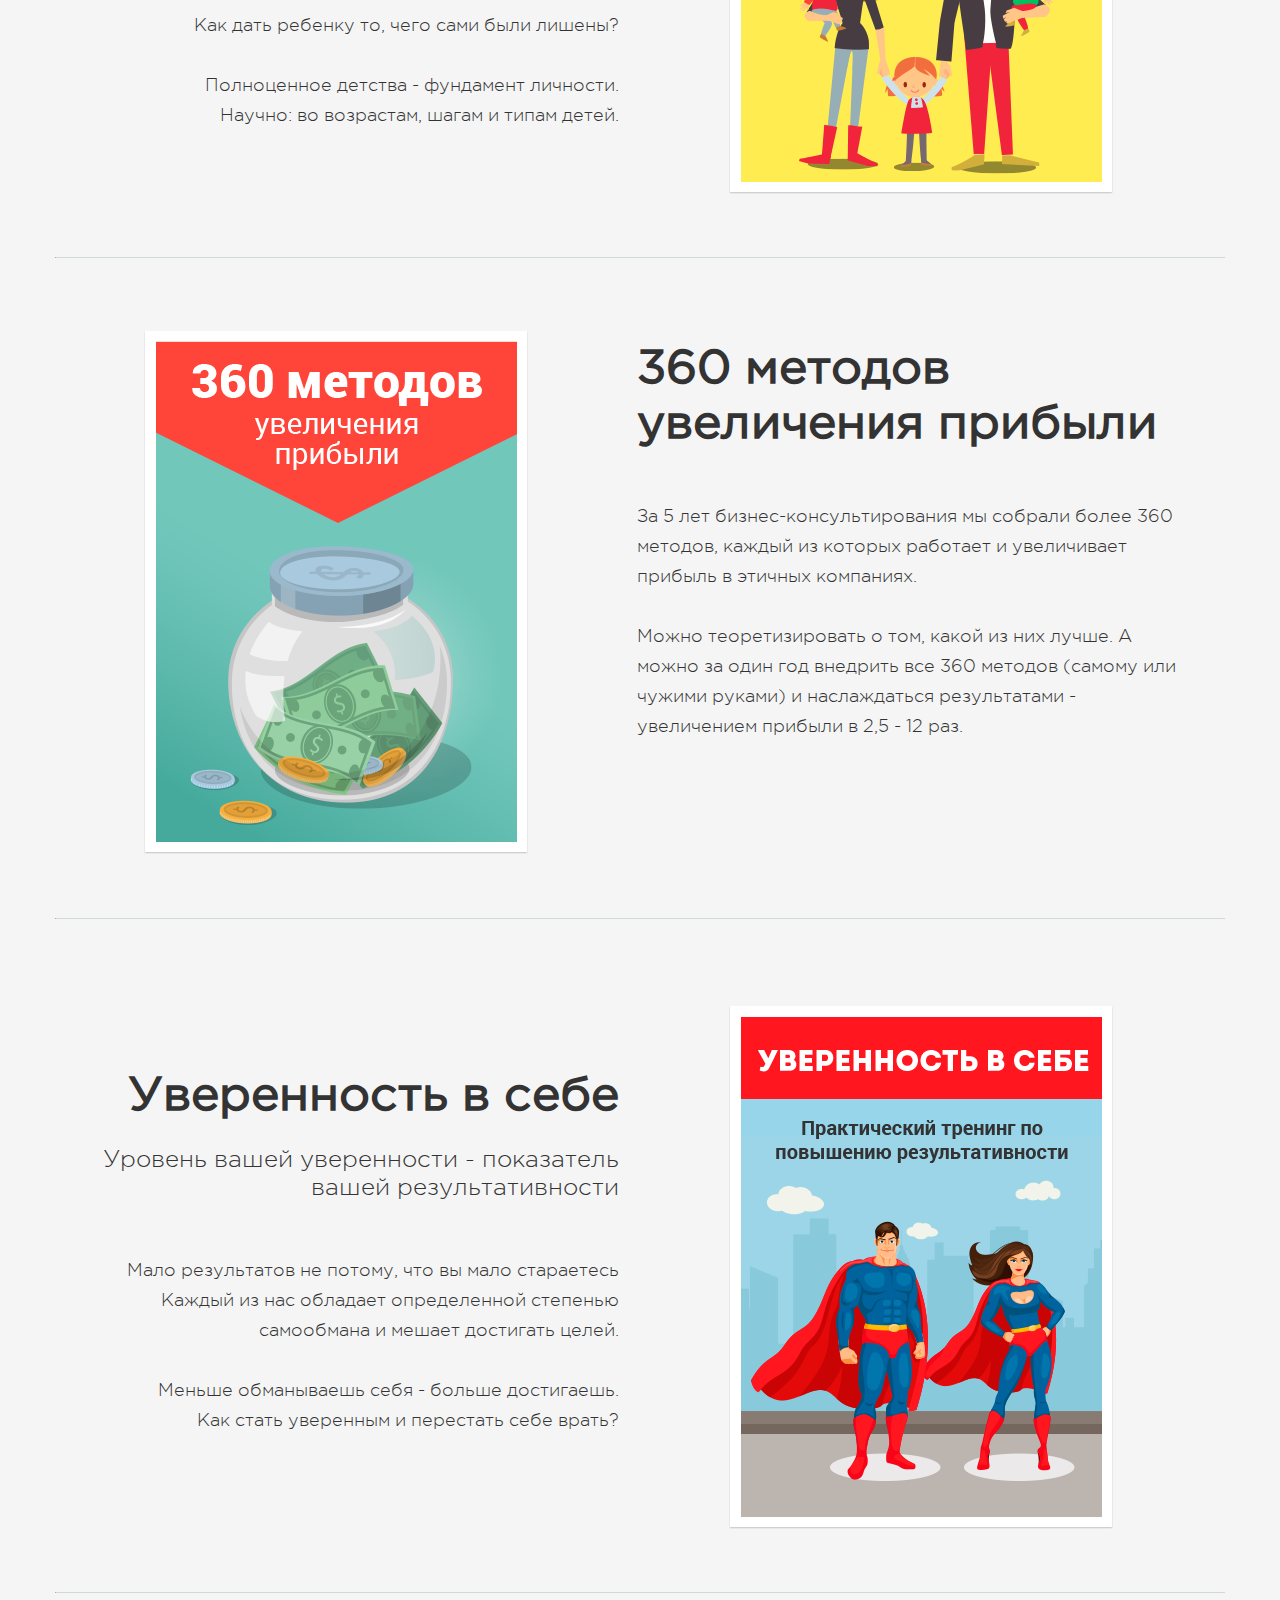
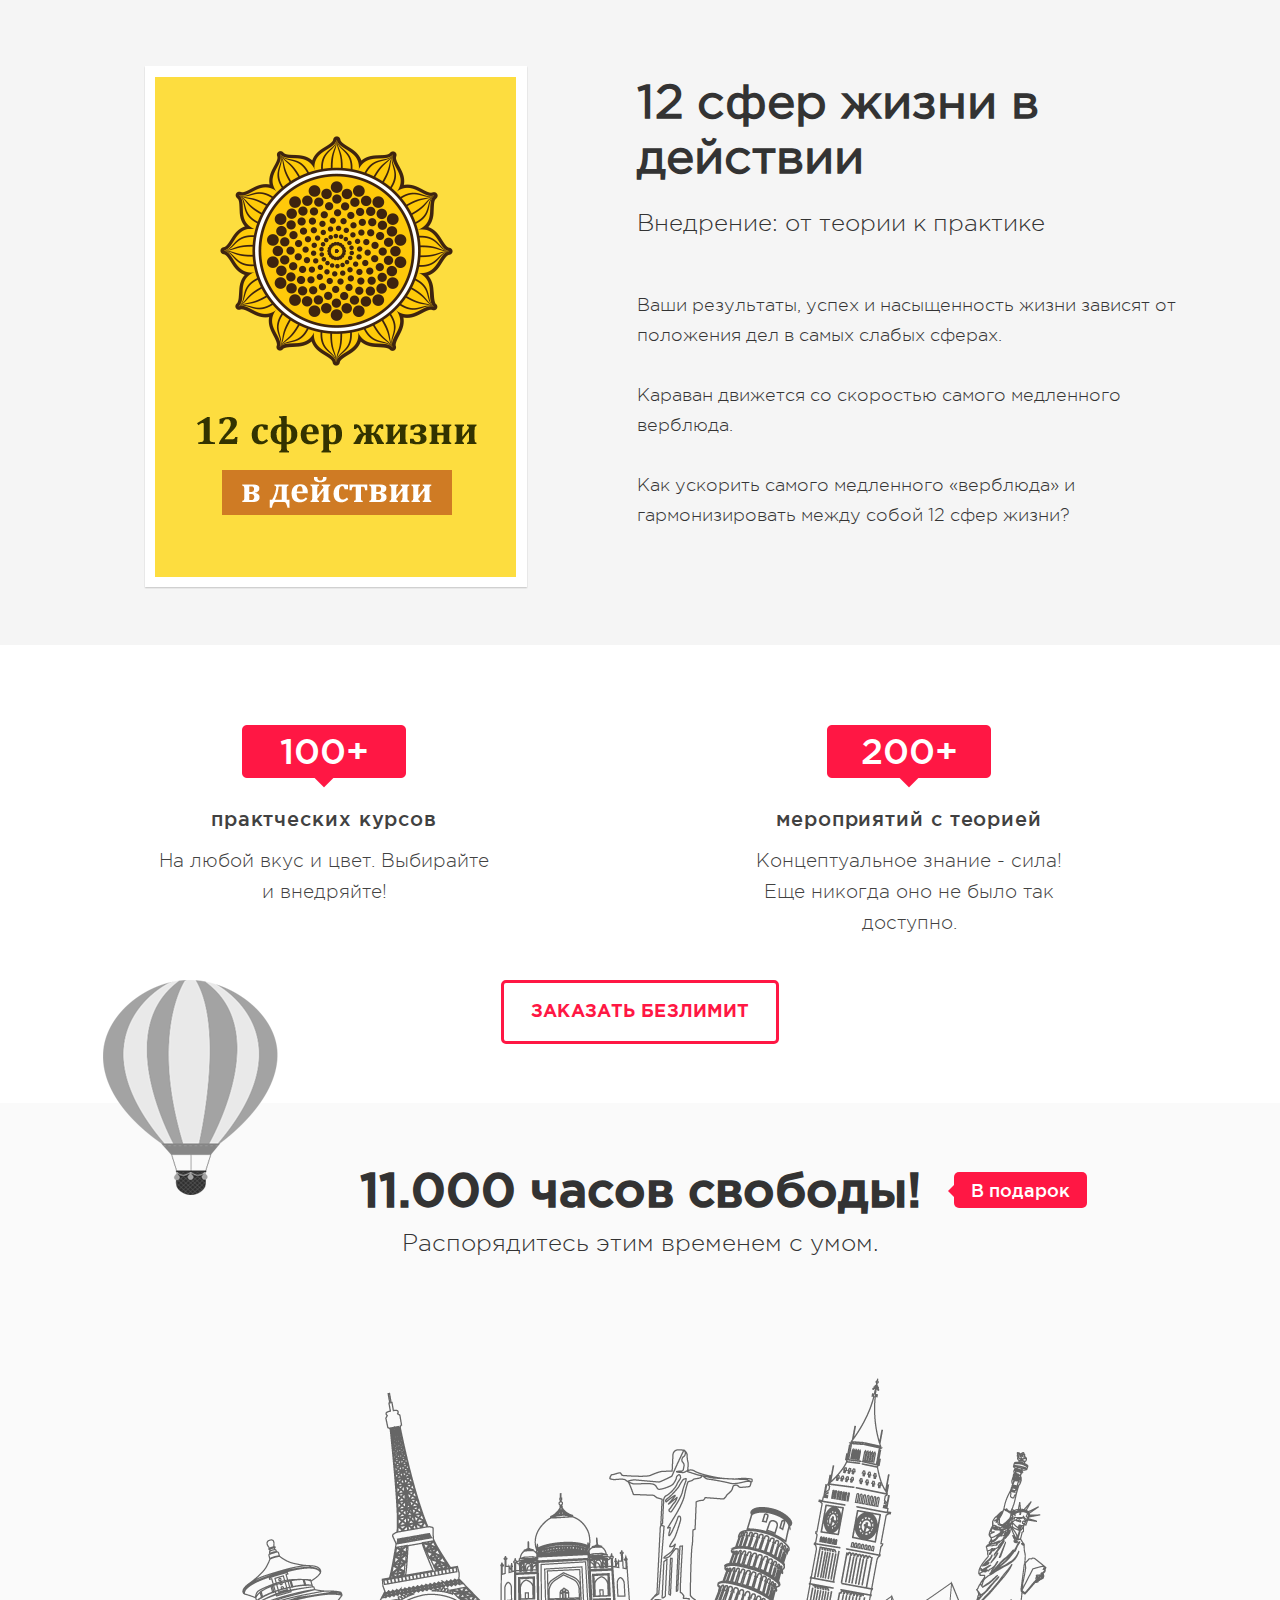
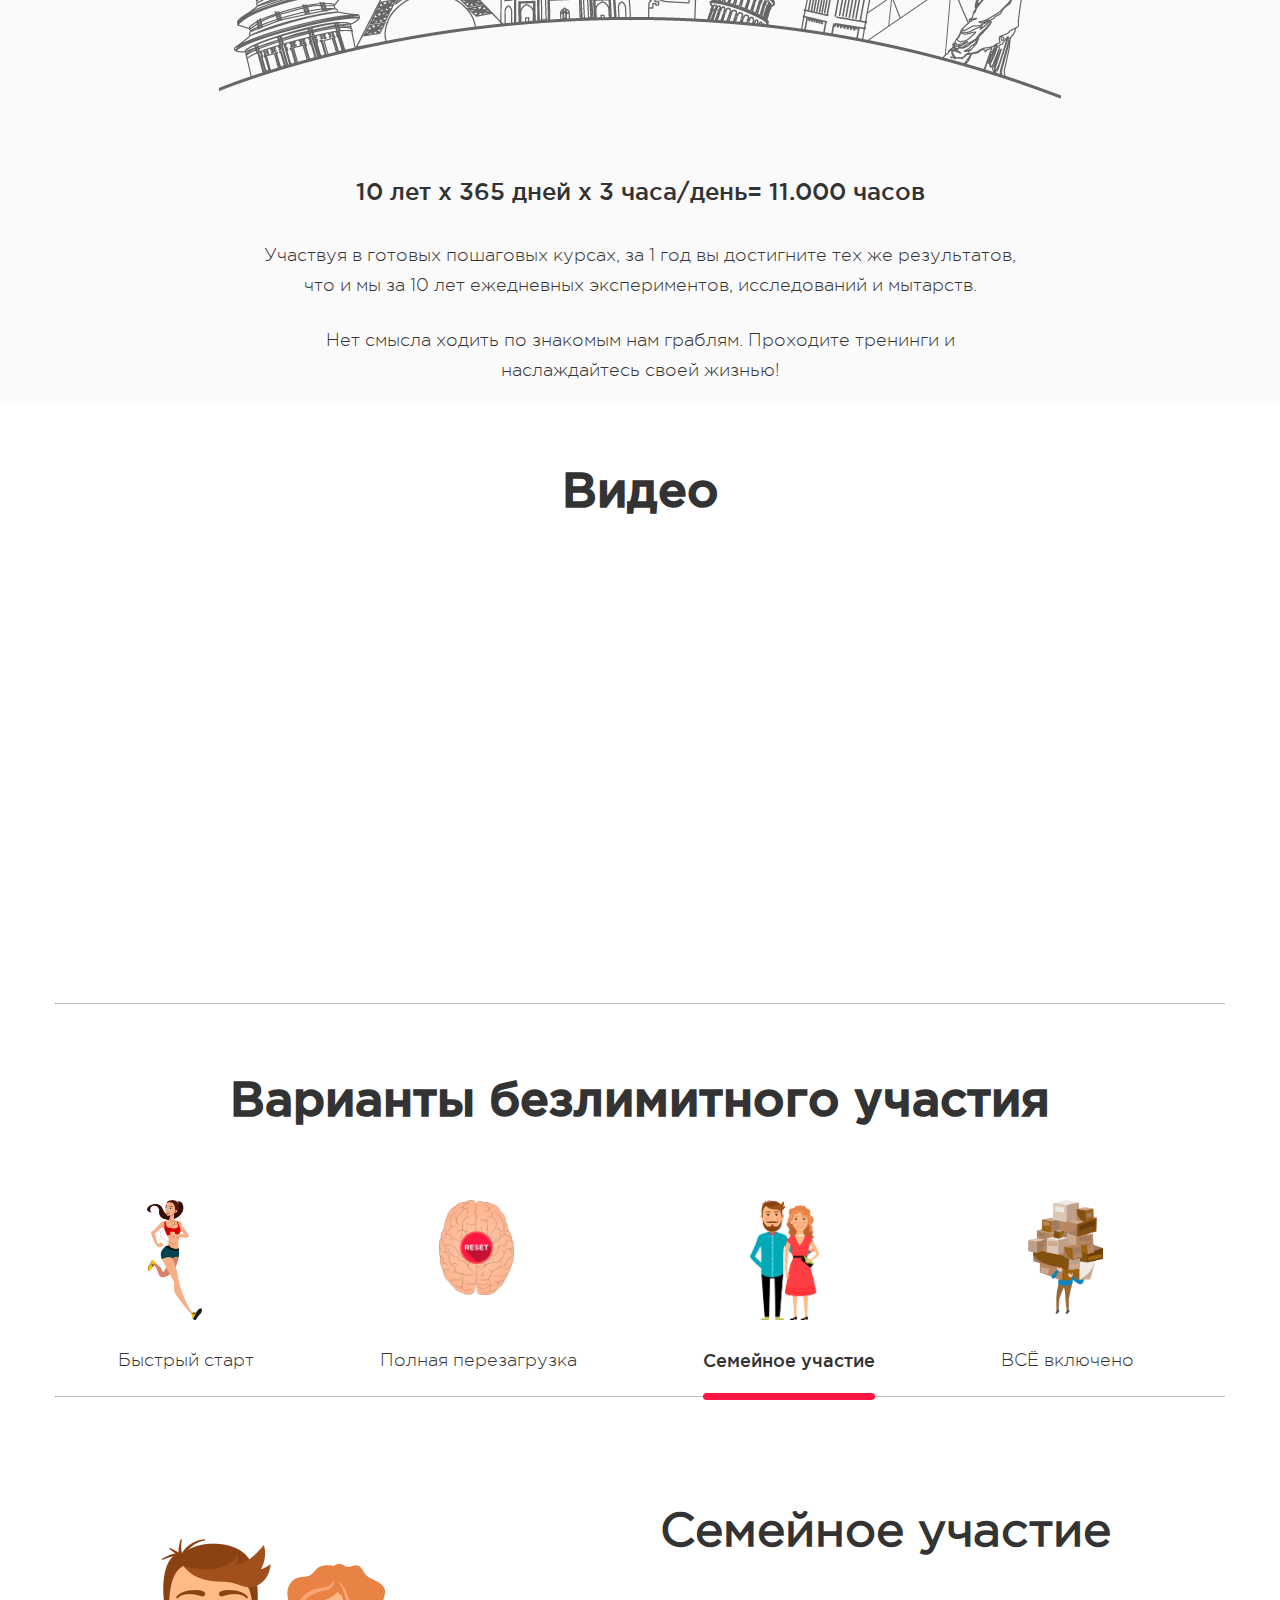
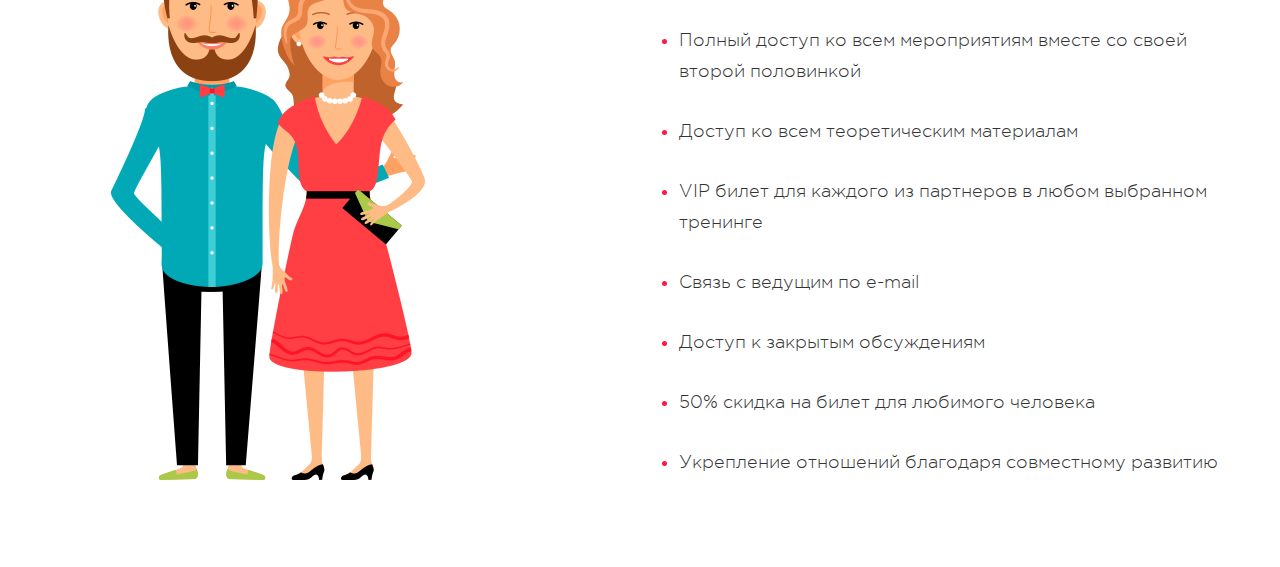
==== commit 8f26fcd8: "add section 7" ====
--- a/Homework_8/index.html
+++ b/Homework_8/index.html
@@ -234,6 +234,138 @@
 			</div>
 			
 		</div>
-	</div>
+	</div> <!-- section 5 -->
+	<div class="section_6">
+		<div class="wrapper">
+			<h2>Видео</h2>
+			<div class="video">			
+				<iframe src="https://www.youtube.com/embed/jEojOkh1LvA" frameborder="0" allowfullscreen></iframe>
+			</div>
+			<hr class="dark">
+		</div>
+	</div> <!-- section 6 -->
+	<div class="section_7">
+		<div class="wrapper">
+			<h2>Варианты безлимитного участия</h2>
+			<div class="tabs">
+				<div class="tab-tab">
+					<ul class="clearfix">
+						<li>
+							<a href="#">
+								<div class="tab-img">
+									<img src="img/start.png" alt="Быстрый старт">	
+								</div>
+								<div class="tab-name">
+									Быстрый старт					
+								</div>
+							</a>
+						</li>
+						<li>	
+							<a href="#">
+								<div class="tab-img">
+									<img src="img/brains.png" alt="Полная перезагрузка">
+								</div>
+								<div class="tab-name">
+									Полная перезагрузка
+								</div>
+							</a>
+						</li>
+						<li class="active">
+							<a href="#">
+								<div class="tab-img">
+									<img src="img/family.png" alt="Семейное участие">
+								</div>
+								<div class="tab-name">
+									Семейное участие
+								</div>
+							</a>
+						</li>
+						<li>
+							<a href="#">
+								<div class="tab-img">
+									<img src="img/all_included.png" alt="ВСЁ включено">	
+								</div>
+								<div class="tab-name">
+									ВСЁ включено
+								</div>
+							</a>
+						</li>
+						<li>
+					</ul>
+				</div>
+				<hr class="dark">
+				<div class="tab-cont">
+					<ul>
+						<li class="clearfix">
+							<div class="left-col">
+								<img src="img/start.png" alt="Быстрый старт">	
+							</div>
+							<div class="right-col">
+								<h3>Быстрый старт</h3>
+								<ul>
+									<li><span>Участие в 2-х тренингах: Денетика и Уверенность в себе</span></li>
+									<li><span>Доступ ко всем теоретическим материалам</span></li>
+									<li><span>Связь с ведущим по e-mail</span></li>
+								</ul>
+							</div>
+						</li>
+						<li class="clearfix">
+							<div class="left-col">
+								<img src="img/brains.png" alt="Полная перезагрузка">
+							</div>
+							<div class="right-col">
+								<h3>Полная Перезагрузка</h3>
+								<ul>
+									<li><span>Полный доступ к мероприятиям, стартующим в 2016 году</span></li>
+									<li><span>Доступ к закрытым обсуждениям</span></li>
+									<li><span>Участие в одном из тренингов (на выбор) в статусе VIP</span></li>
+									<li><span>Связь с ведущим по e-mail</span></li>
+									<li><span>Возможность участия в закрытых обсуждениях</span></li>
+								</ul>
+							</div>
+						</li>
+						<li class="clearfix active">
+							<div class="left-col">
+								<img src="img/family.png" alt="Семейное участие">
+							</div>
+							<div class="right-col">
+								<h3>Семейное участие</h3>
+								<ul>
+									<li><span>Полный доступ ко всем мероприятиям вместе со своей второй половинкой</span></li>
+									<li><span>Доступ ко всем теоретическим материалам</span></li>
+									<li><span>VIP билет для каждого из партнеров в любом выбранном тренинге</span></li>
+									<li><span>Связь с ведущим по e-mail</span></li>
+									<li><span>Доступ к закрытым обсуждениям</span></li>
+									<li><span>50% скидка на билет для любимого человека</span></li>
+									<li><span>Укрепление отношений благодаря совместному развитию</span></li>
+								</ul>
+							</div>
+						</li>
+						<li class="clearfix">
+							<div class="left-col">
+								<img src="img/all_included.png" alt="ВСЁ включено">									
+							</div>
+							<div class="right-col">
+								<h3>Всё включено</h3>
+								<ul>
+									<li><span>Полный доступ ко всем мероприятиям года</span></li>
+									<li><span>Доступ ко всем теоретическим материалам</span></li>
+									<li><span>Пожизненный (!) VIP-статус во всех тренингах</span></li>
+									<li><span>Связь с ведущим по e-mail</span></li>
+									<li><span>Прямая skype-связь с тренером</span></li>
+									<li><span>Частные, а не общие рекомендации по интересующим вопросам</span></li>
+									<li><span>Доступ к общим закрытым обсуждениям</span></li>
+									<li><span>Доступ к чатам VIP участников</span></li>
+									<li><span>Максимальная скорость развития</span></li>
+									<li><span>Определение личного Предназначения</span></li>
+									<li><span>Доступ в закрытую тусовку «1-й круг»</span></li>
+								</ul>
+							</div>
+						</li>
+					</ul>
+				</div>
+			</div>
+		</div>
+	</div> <!-- section 7 -->
 </body>
 </html>--- a/Homework_8/css/style.css
+++ b/Homework_8/css/style.css
@@ -4,17 +4,34 @@
      clear: both;
 }
 
-h2, h3, p {
+h2, h3, p, a {
 	color: #333;
 }
+hr {
+	border-top: none;
+	border-color: #cfd8dc;
+}
+hr.dark {
+	border-color: #bdbdbd;
+}
+ul {
+	list-style: none;
+}
+a {
+	text-decoration: none;
+}
 h2 {
-    /*margin-top: 54px;*/
+    margin-top: 54px;
     /* почему margin сдвигает всю секцию??? */
 	font-family: GothamPM;
 	font-size: 48px;
 	line-height: 65px;
 	text-align: center;
 	margin-bottom: 0px;
+}
+h3 {
+	font-family: GothamP;
+	font-size: 48px;
 }
 .wrapper {
 	width: 1170px;
@@ -186,10 +203,6 @@
 .section_3 div .desc {
 	width: 542px;
 }
-.section_3 div .desc h3 {
-	font-family: GothamP;
-	font-size: 48px;
-}
 .section_3 div .desc p:not(.first) {
 	font-family: GothamPL;
 	font-size: 18px;
@@ -203,16 +216,8 @@
     margin-bottom: 53px;
 }
 
-hr {
-	position: absolute;
-    left: 0;
-    right: 0;
-	border-top: none;
-	border-color: #cfd8dc;
-}
-
-
-
+
+/* section 4 */
 .section_4 .col{
 	width: 50%;
 	float: left;
@@ -266,6 +271,7 @@
 }
 
 
+/* section 5 */
 .section_5 {
 	position: relative;
 	background-color: #fafafa;
@@ -320,3 +326,116 @@
 .section_5 .img {
 	margin-top: 75px;
 }
+
+
+/* section 6 */
+.section_6 .video {
+	text-align: center;
+    margin: 65px 0;
+}
+.section_6 iframe {
+	width: 441px;
+    height: 346px;
+    border-radius: 3px;
+}
+
+
+/* section 7 */
+.section_7 .tabs {
+	margin-top: 69px;
+	margin-bottom: 60px;
+}
+.section_7 .tab-tab {
+	margin-bottom: 26px;
+}
+.section_7 .tab-tab ul {
+	padding: 0 0;
+	margin: 0 0;
+}
+.section_7 .tab-tab li {
+	float: left;
+	margin: 0 63px;
+	position: relative;
+}
+.section_7 .tab-img {
+	width: 79px;
+	height: 120px;
+	margin: 0 auto;
+}
+.section_7 .tab-img img {
+	max-height: 120px;
+    max-width: 75px;
+}
+.section_7 .tab-name {
+	margin-top: 30px;
+	font-family: GothamPL;
+	font-size: 18px;
+	text-decoration: none;
+}
+.section_7 .tab-tab .active .tab-name {
+	font-family: GothamPM;
+}
+.section_7 .tab-tab .active::after {
+	content: "";
+    display: block;
+    position: absolute;
+    bottom: -30px;
+    width: 100%;
+    height: 7px;
+	border-radius: 10px;
+    background: #ff1744;
+}
+.section_7 .tab-cont > ul > li {
+	display: none;
+}
+.section_7 .tab-cont > ul > li.active {
+	display: block;
+}
+.section_7 .tab-cont > ul > li > div {
+	width: 50%;
+	margin-top: 92px;
+}
+.left-col {
+	float: left;
+}
+.right-col {
+	float: right;
+}
+.section_7 .tab-cont li .left-col {
+	box-sizing: border-box;
+    padding-top: 34px;
+    padding-left: 15px;
+}
+.section_7 .tab-cont li .right-col ul {
+	margin-top: 64px;
+	margin-left: 19px;
+	padding: 0 0;
+}
+.section_7 .tab-cont li .right-col ul li {
+	font-family: GothamPL;
+	font-size: 18px;
+	color: #333;
+	line-height: 31px;
+    margin: 29px 0;
+    color: #ff1744;
+}
+.section_7 .tab-cont li .right-col ul li span {
+	color: #333;
+}
+.section_7 .tab-cont li .right-col ul {
+	list-style: disc outside;
+}
+/*.section_7 .tab-cont li .right-col ul li::before {
+    content: "";
+    position: relative;
+    top: -2px;
+    margin-right: 30px;
+    width: 8px;
+    height: 8px;
+    display: inline-block;
+    background-color: red;
+    border-radius: 4px;
+}*/
+.section_7 h3 {
+	margin: 0 0;
+}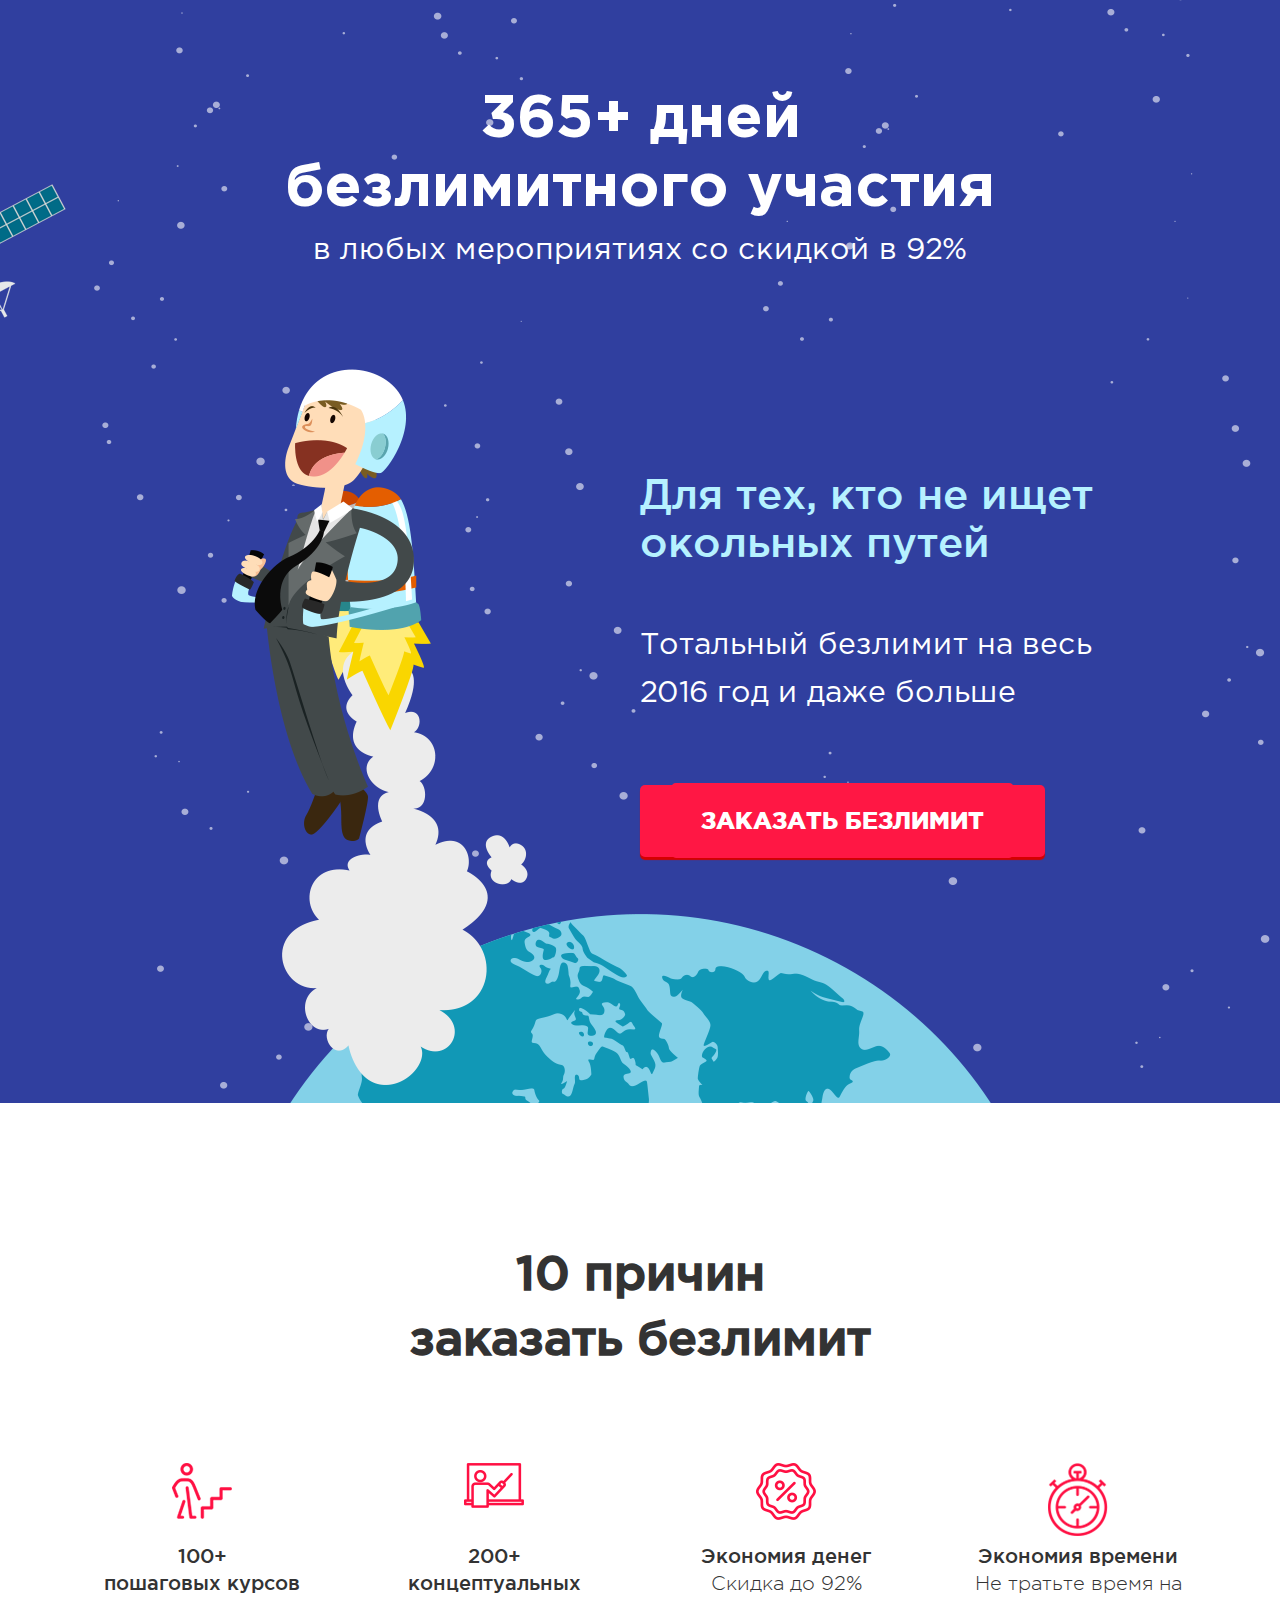
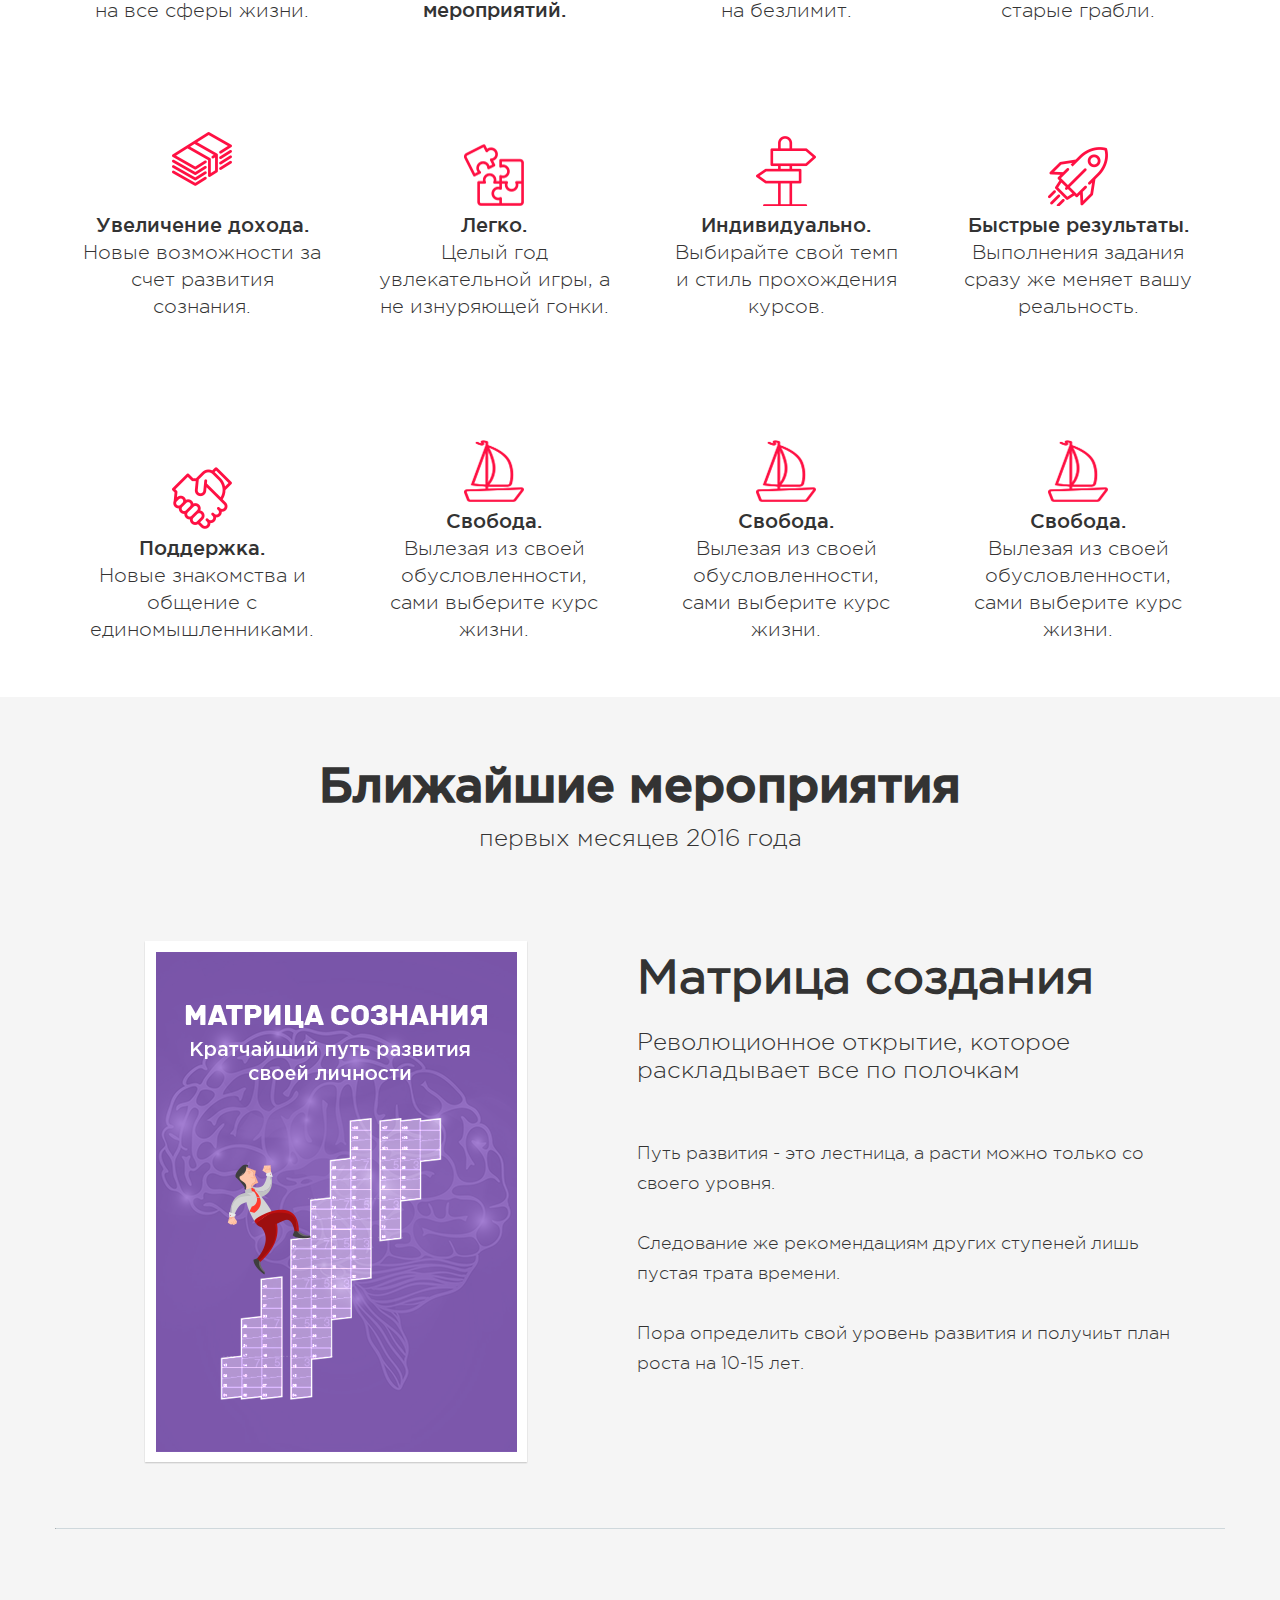
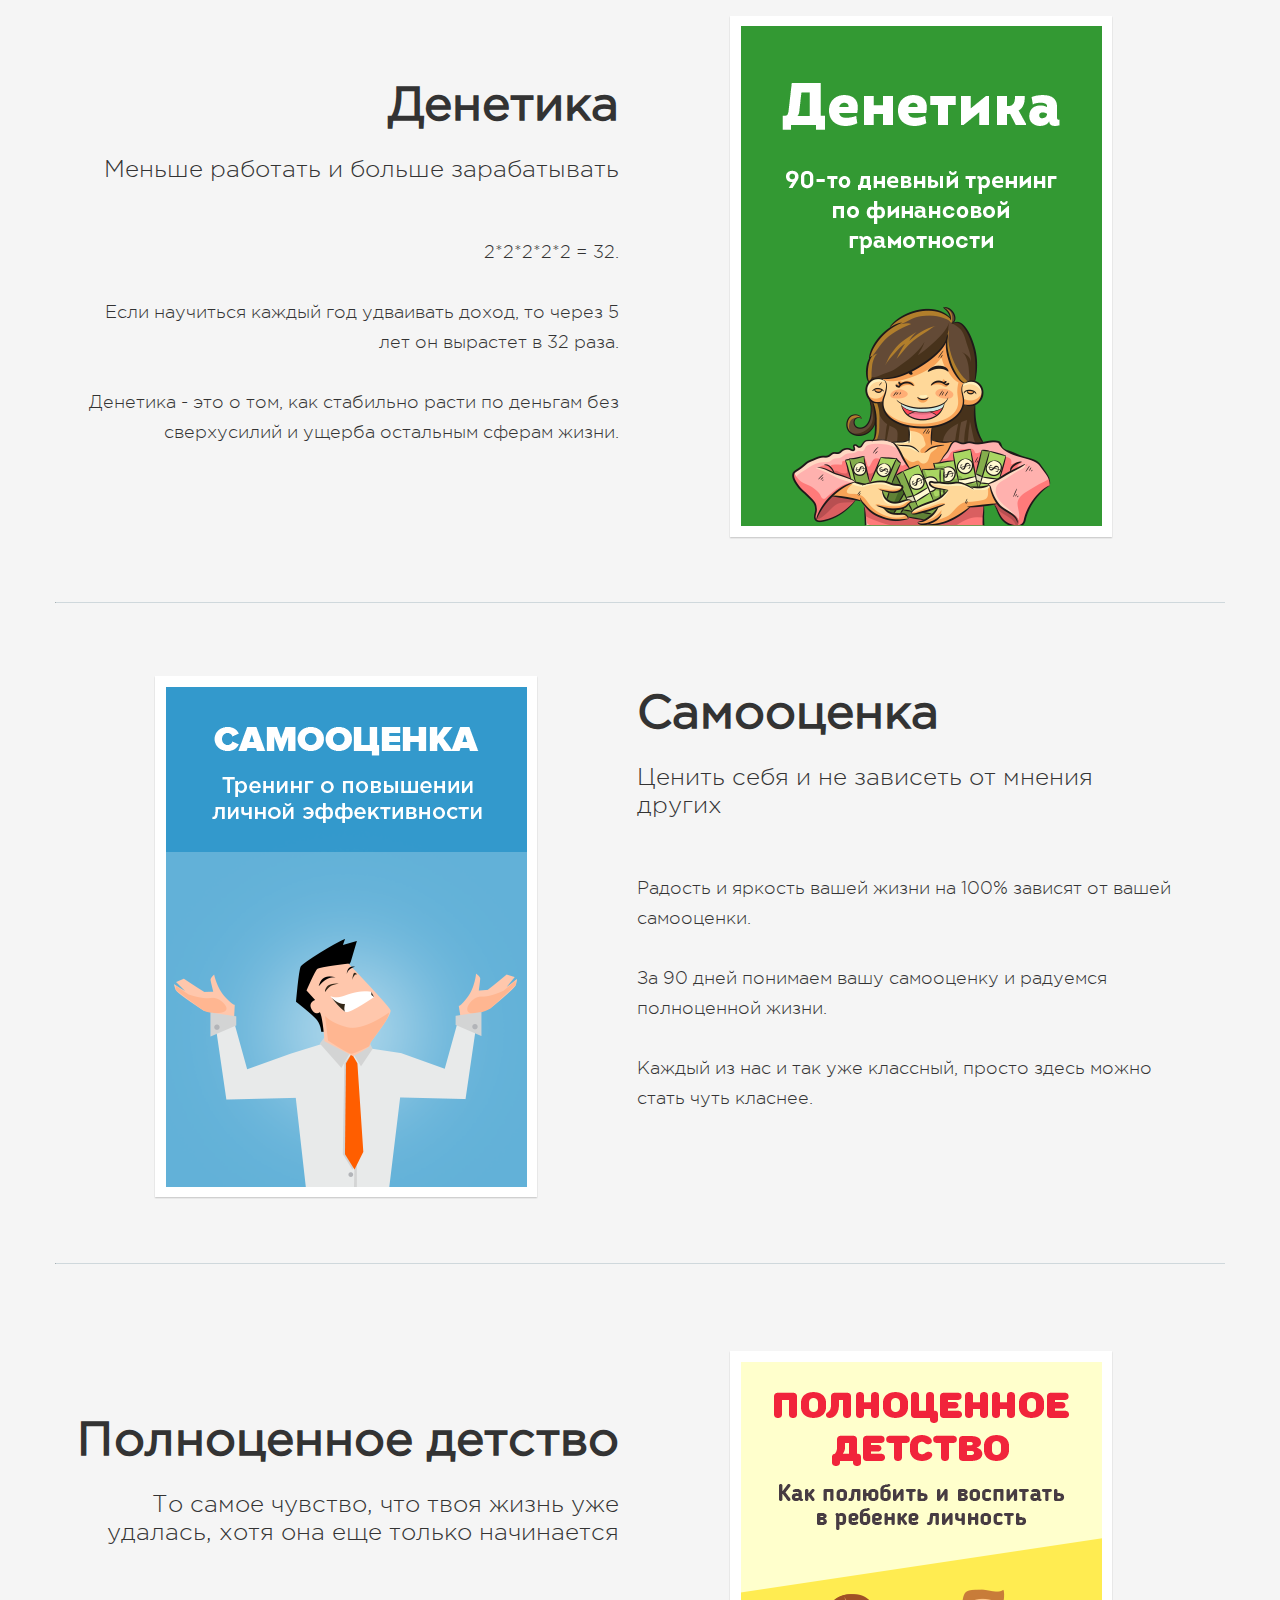
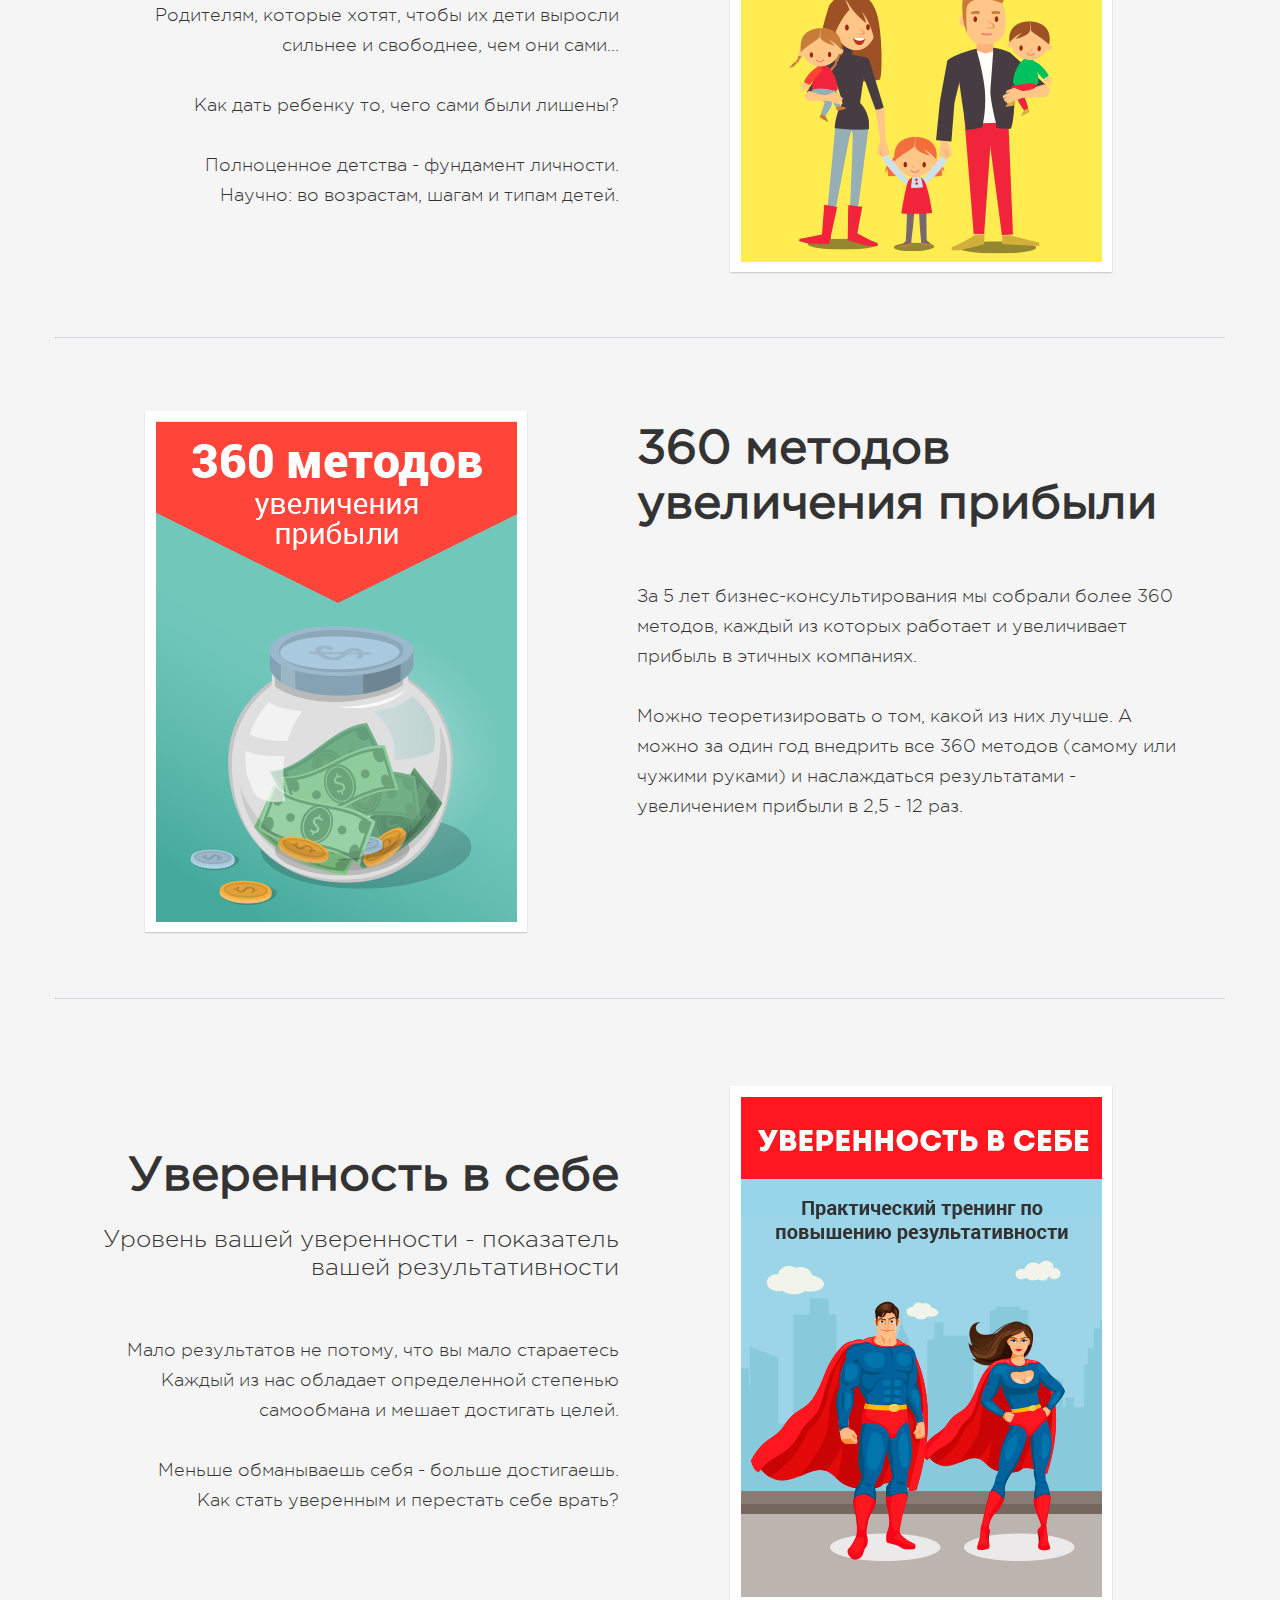
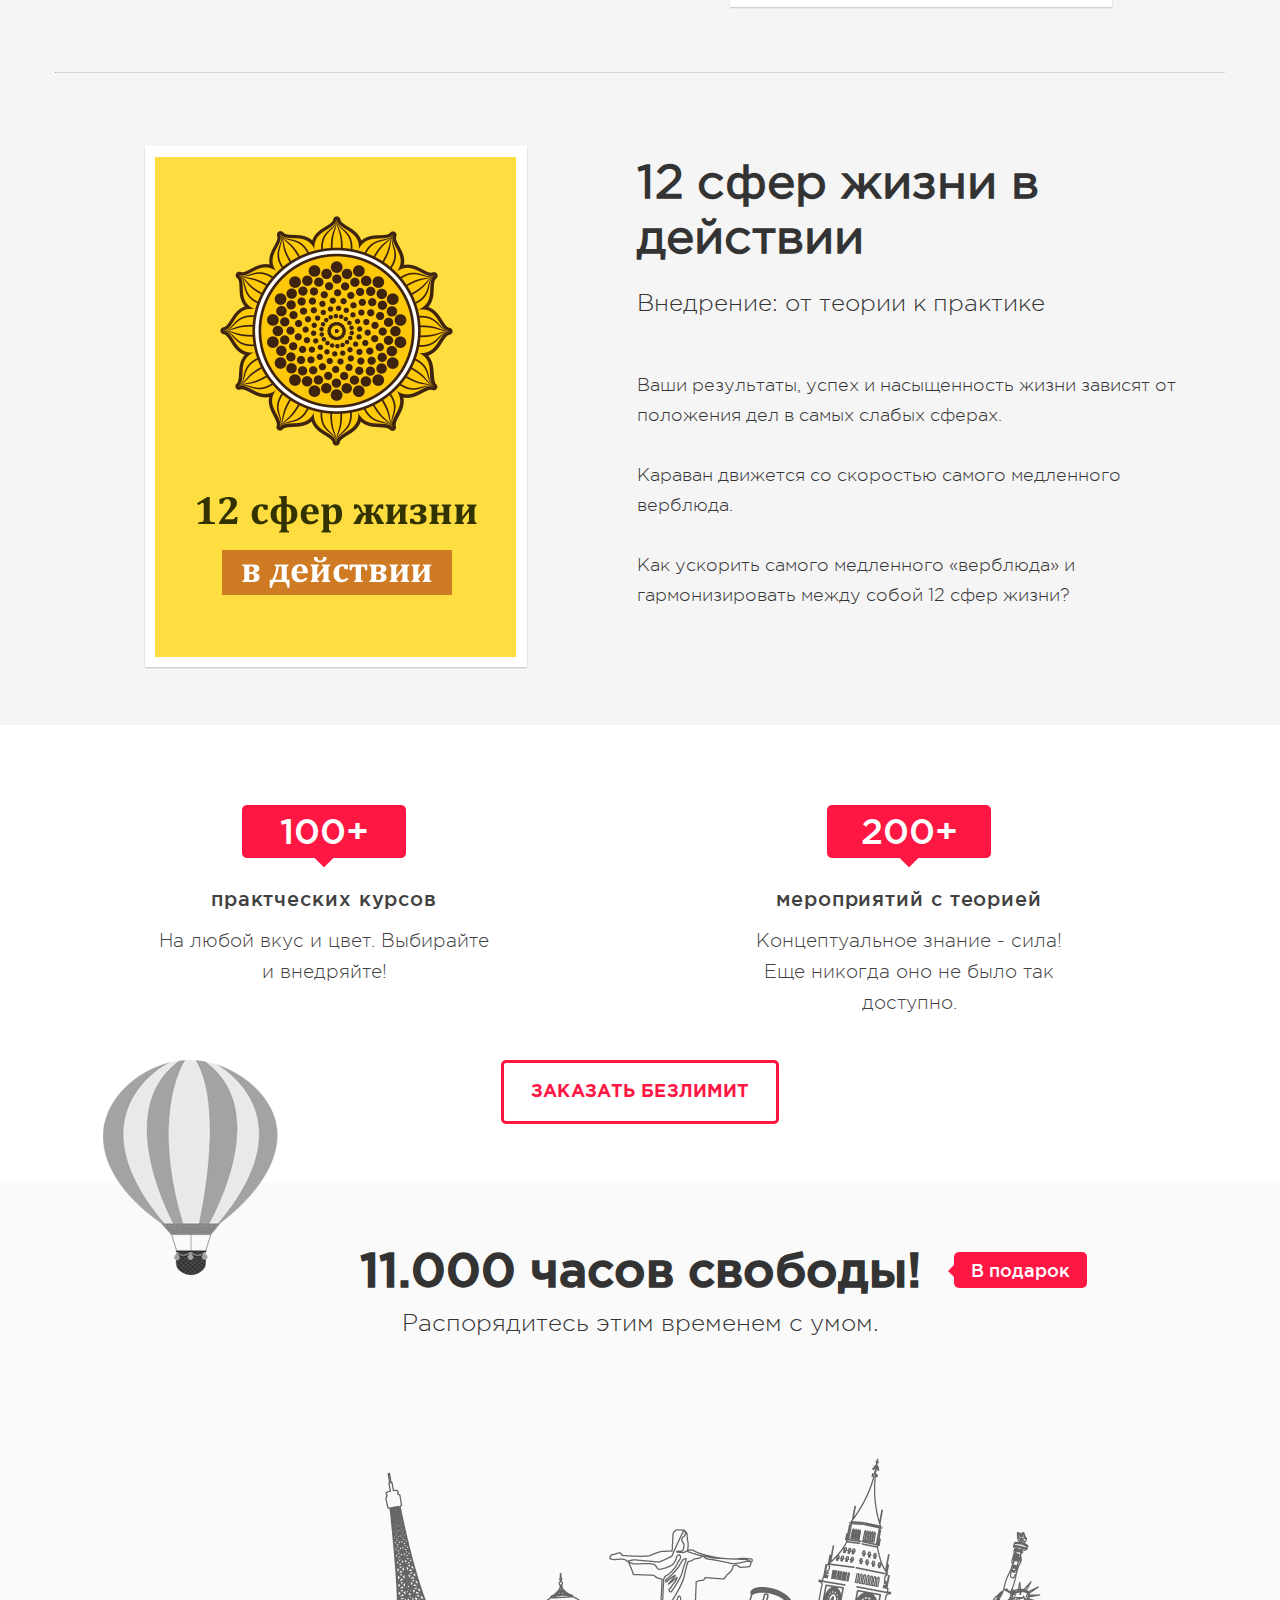
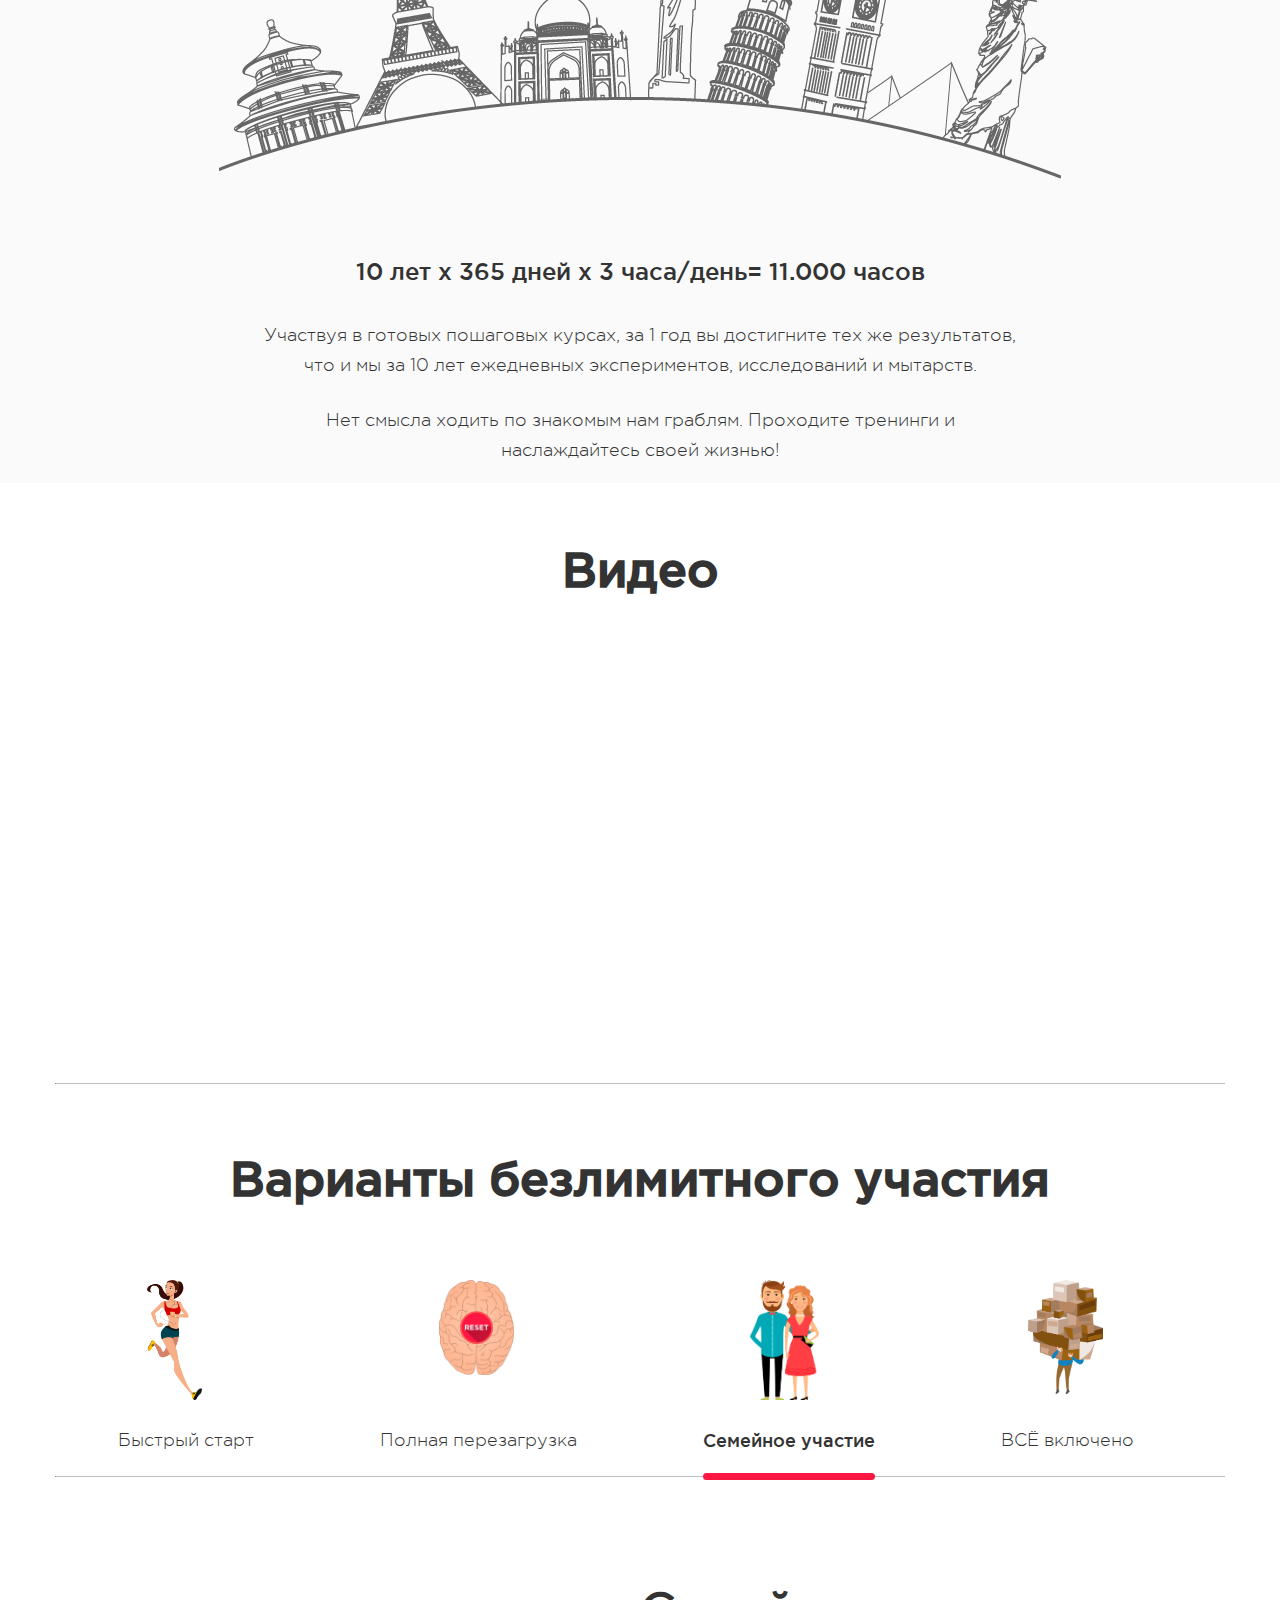
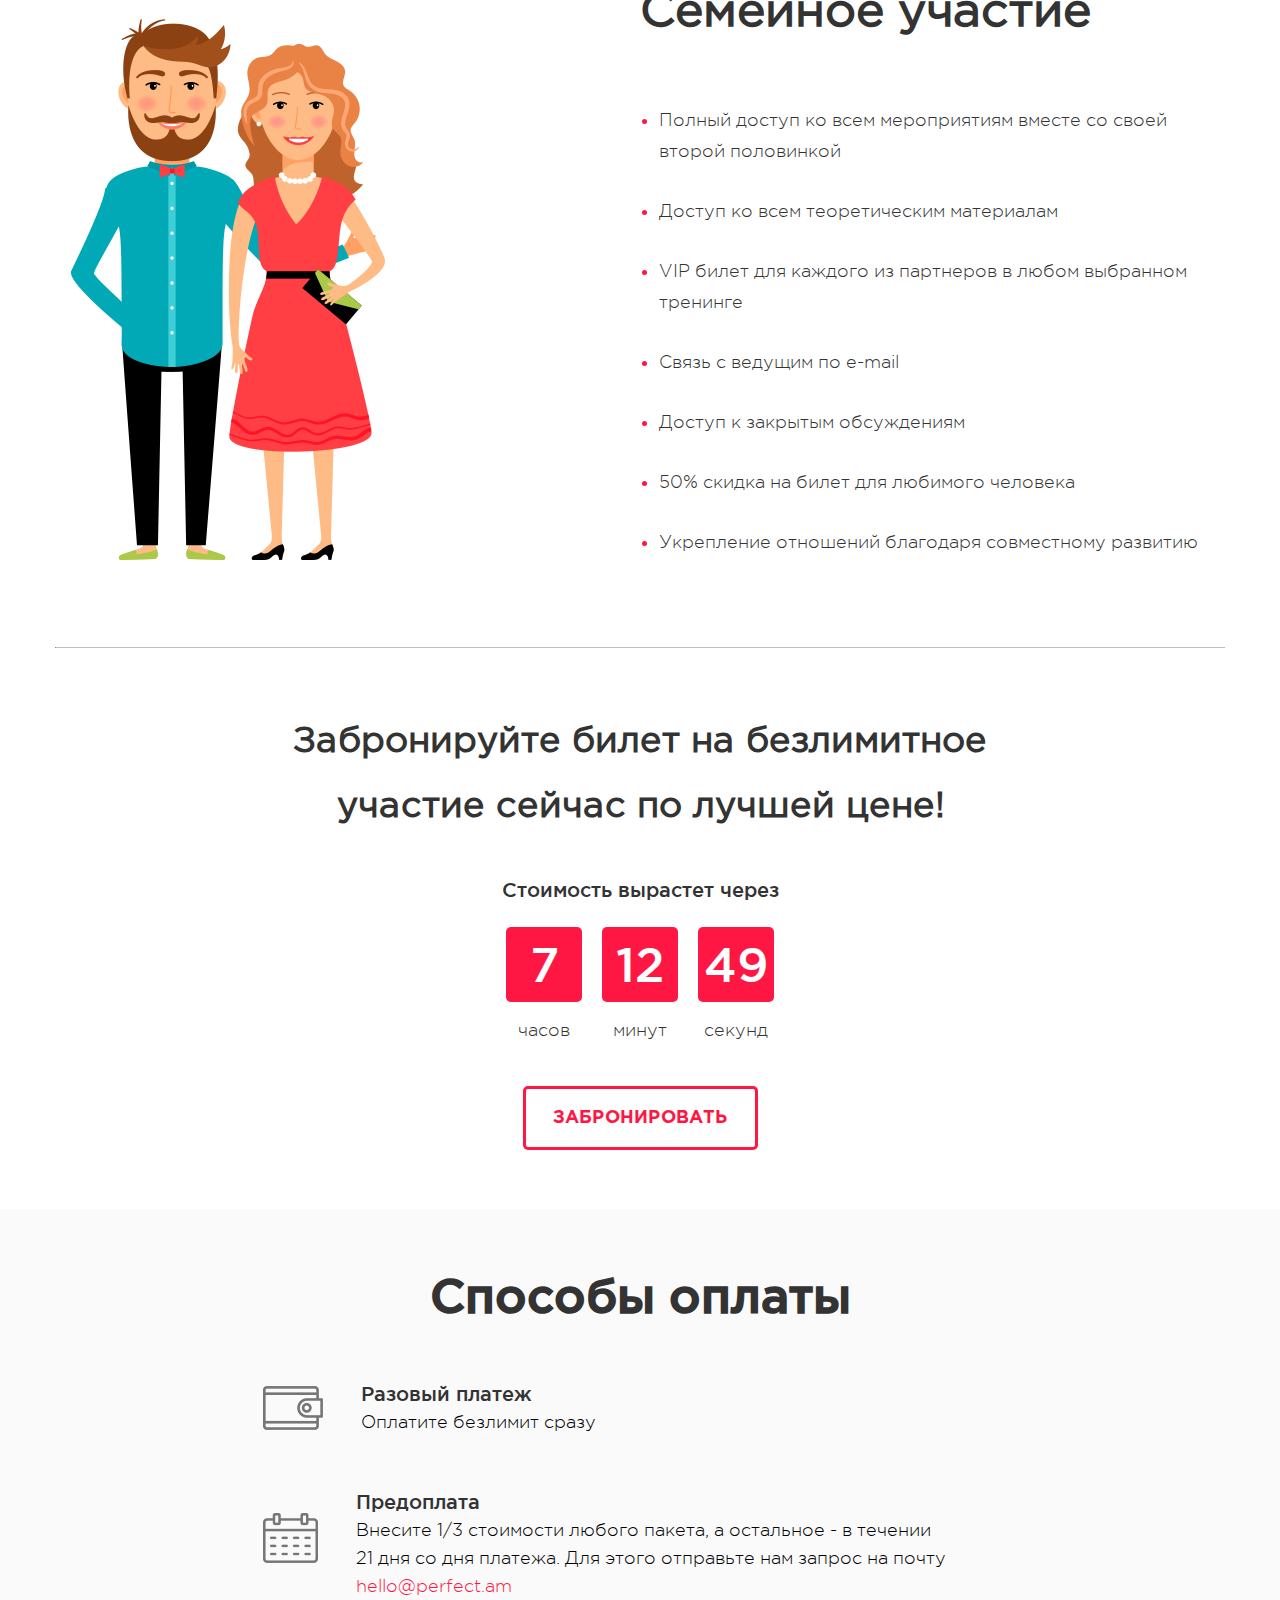
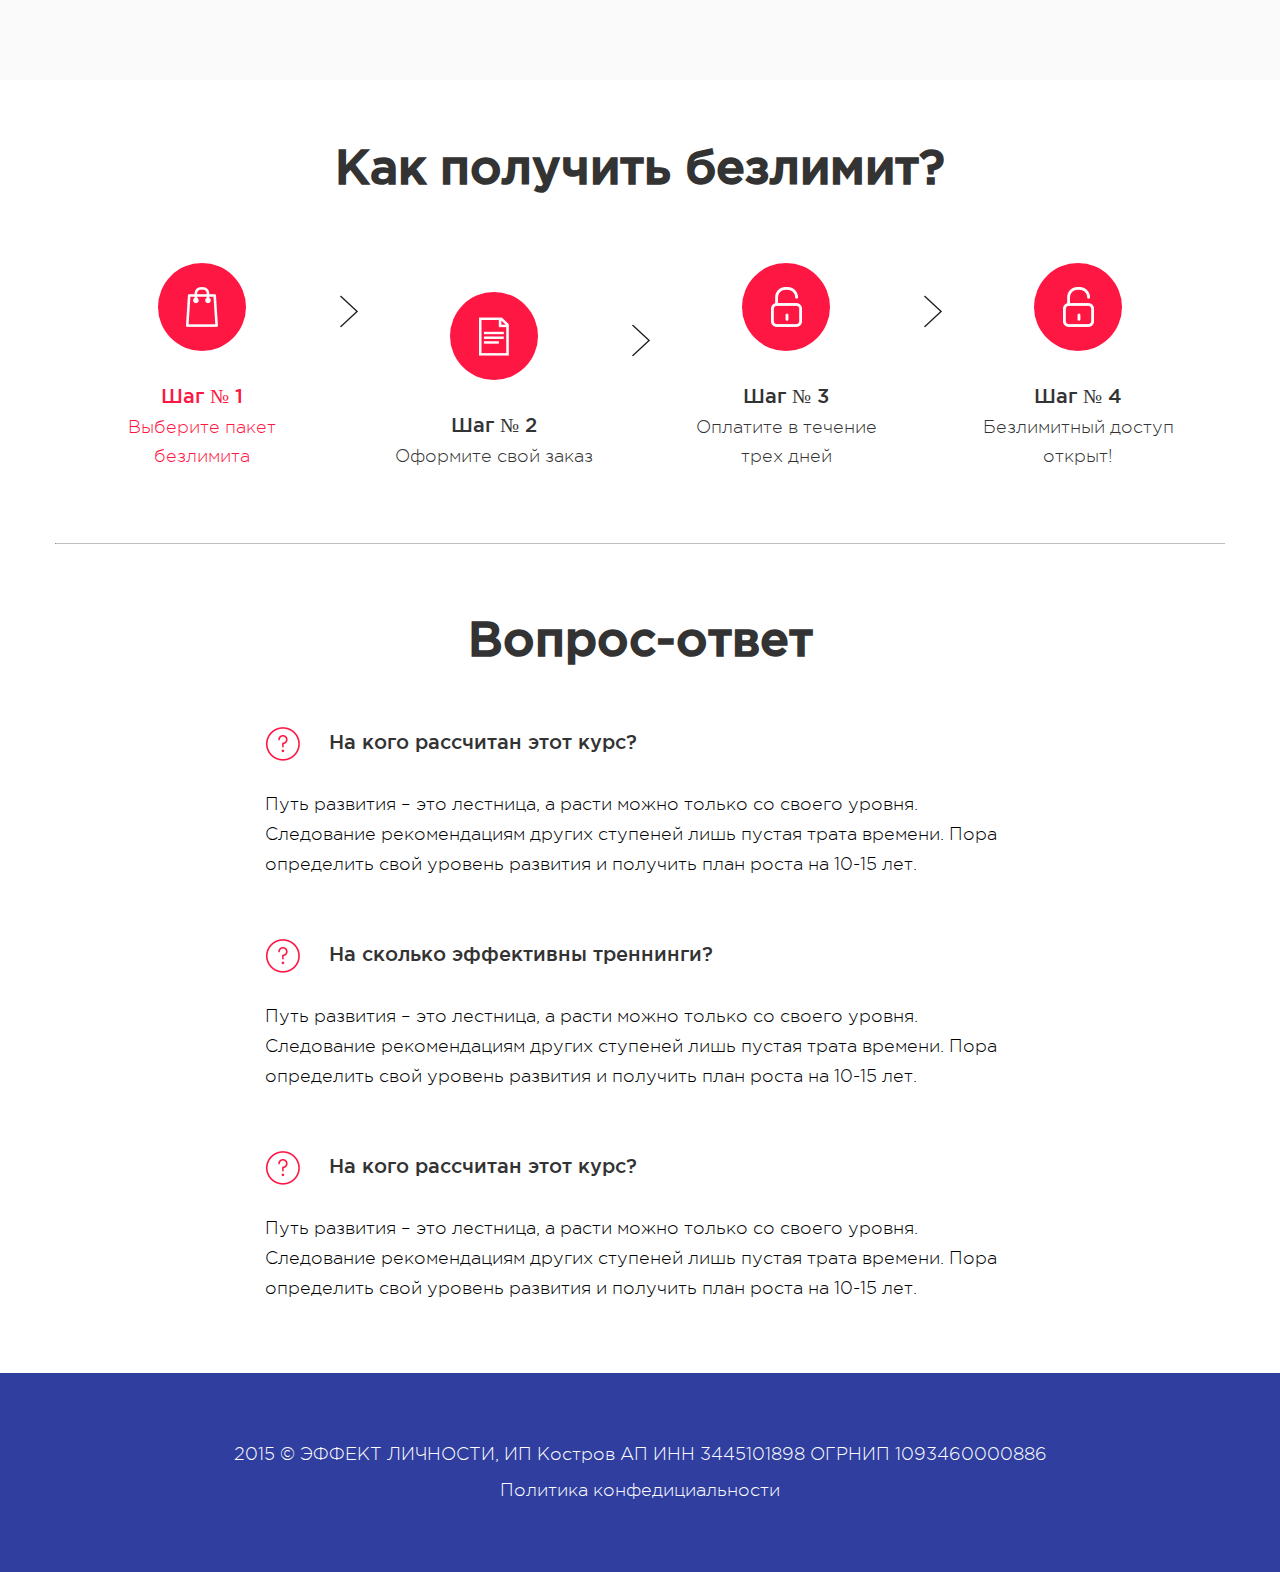
==== commit dcba4ba5: "add sections up to footer" ====
--- a/Homework_8/index.html
+++ b/Homework_8/index.html
@@ -365,7 +365,133 @@
 					</ul>
 				</div>
 			</div>
+			<hr class="dark">
 		</div>
 	</div> <!-- section 7 -->
+	<div class="section_8">
+		<div class="wrapper">
+			<h2>Забронируйте билет на безлимитное <br> участие сейчас по лучшей цене!</h2>
+			<div class="content">
+				<p>Стоимость вырастет через</p>
+				
+				<div class="counter">
+					<div>
+						<div class="time">7</div> 
+						<p>часов</p>
+					</div>
+					<div>
+						<div class="time">12</div> 
+						<p>минут</p>
+					</div>
+					<div>
+						<div class="time">49</div> 
+						<p>секунд</p>
+					</div>
+				</div>
+
+				<div class="btn"><a href="#">забронировать</a></div>
+
+			</div>
+		</div>
+	</div> <!-- section 8 -->
+	<div class="section_9">
+		<div class="wrapper">
+			<h2>Способы оплаты</h2>
+			<div class="content">
+				<div class="row clearfix">
+					<div class="calendar left-col"></div>
+					<div class="desc left-col">
+						<div class="head">Разовый платеж</div>
+						<div class="text">
+							Оплатите безлимит сразу						
+						</div>
+					</div>
+				</div>
+				<div class="row clearfix">
+					<div class="wallet left-col"></div>
+					<div class="desc left-col">
+						<div class="head">Предоплата</div>
+						<div class="text">
+							Внесите 1/3 стоимости любого пакета, а остальное - в течении
+							21 дня со дня платежа. Для этого отправьте нам запрос на почту
+						</div>
+						<div class="text">
+							<a href="mailto:hello@perfect.am">hello@perfect.am</a>						
+						</div>
+					</div>
+				</div>
+			</div>
+
+		</div>
+	</div> <!-- section 9 -->
+	<div class="section_10">
+		<div class="wrapper">
+			<h2>Как получить безлимит?</h2>
+			<ul class="steps">
+				<li class="active-step">
+					<a href="#">
+						<div class="step step-1"></div>
+						<div class="head">Шаг № 1</div>
+						<div class="text">Выберите пакет безлимита</div>
+					</a>
+				</li>
+				<li>
+					<a href="#">
+						<div class="step step-2"></div>
+						<div class="head">Шаг № 2</div>
+						<div class="text">Оформите свой заказ</div>
+					</a>
+				</li>
+				<li>
+					<a href="#">
+						<div class="step step-4"></div>
+						<div class="head">Шаг № 3</div>
+						<div class="text">Оплатите в течение трех дней</div>
+					</a>
+				</li>
+				<li>
+					<a href="#">
+						<div class="step step-4"></div>
+						<div class="head">Шаг № 4</div>
+						<div class="text">Безлимитный доступ открыт!</div>
+					</a>
+				</li>
+			</ul>
+			<hr class="dark">
+		</div>
+	</div> <!-- section 10 -->
+	<div class="section_11">
+		<div class="wrapper">
+			<h2>Вопрос-ответ</h2>
+			<div class="content">
+				<div>
+					<div class="head">На кого рассчитан этот курс?</div>
+					<div class="text">
+						Путь развития – это лестница, а расти можно только со своего уровня. Следование рекомендациям других ступеней лишь пустая трата времени. Пора определить свой уровень развития и получить план роста на 10-15 лет.
+					</div>
+				</div>
+				<div>
+					<div class="head">На сколько эффективны треннинги?</div>
+					<div class="text">
+						Путь развития – это лестница, а расти можно только со своего уровня. Следование рекомендациям других ступеней лишь пустая трата времени. Пора определить свой уровень развития и получить план роста на 10-15 лет.
+					</div>
+				</div>
+				<div>
+					<div class="head">На кого рассчитан этот курс?</div>
+					<div class="text">
+						Путь развития – это лестница, а расти можно только со своего уровня. Следование рекомендациям других ступеней лишь пустая трата времени. Пора определить свой уровень развития и получить план роста на 10-15 лет.
+					</div>
+				</div>
+			</div>
+		</div>
+	</div>
+	<div class="footer">
+		<div class="wrapper">
+			<div class="content">
+				<p>2015 © ЭФФЕКТ ЛИЧНОСТИ, ИП Костров АП ИНН 3445101898 ОГРНИП 1093460000886</p>
+				<p>Политика конфедициальности</p>
+			</div>
+		</div>
+	</div> <!-- footer -->
 </body>
 </html>--- a/Homework_8/css/style.css
+++ b/Homework_8/css/style.css
@@ -16,6 +16,7 @@
 }
 ul {
 	list-style: none;
+	padding: 0 0;
 }
 a {
 	text-decoration: none;
@@ -37,6 +38,11 @@
 	width: 1170px;
 	margin: 0 auto;
 	overflow: hidden;
+}
+.head {
+	font-family: GothamPM;
+	font-size: 20px;
+	color: #333;
 }
 
 
@@ -119,9 +125,6 @@
 	background: url("../img/icons.png");
 }
 .section_2 .head {
-	font-family: GothamPM;
-	font-size: 20px;
-	color: #333;
 	line-height: 27px;
 }
 .section_2 .text {
@@ -255,11 +258,11 @@
 	color: #414141;   
 	line-height: 31px;
 }
-.section_4 .btn {
+.btn {
 	text-align: center;
 	margin-bottom: 80px;
 }
-.section_4 .btn a {
+.btn a {
 	font-family: GothamPB;
 	font-size: 18px;
 	color: #ff1744;
@@ -347,10 +350,6 @@
 }
 .section_7 .tab-tab {
 	margin-bottom: 26px;
-}
-.section_7 .tab-tab ul {
-	padding: 0 0;
-	margin: 0 0;
 }
 .section_7 .tab-tab li {
 	float: left;
@@ -425,17 +424,175 @@
 .section_7 .tab-cont li .right-col ul {
 	list-style: disc outside;
 }
-/*.section_7 .tab-cont li .right-col ul li::before {
-    content: "";
-    position: relative;
-    top: -2px;
-    margin-right: 30px;
-    width: 8px;
-    height: 8px;
-    display: inline-block;
-    background-color: red;
-    border-radius: 4px;
-}*/
 .section_7 h3 {
 	margin: 0 0;
+}
+
+
+/* section 8 */
+.section_8 h2 {
+	font-family: GothamP;
+	font-size: 36px;
+}
+.section_8 .content {
+	text-align: center;
+	margin-top: 39px;
+}
+.section_8 .content > p {
+	font-family: GothamPM;
+	font-size: 20px;
+	margin-bottom: 25px;
+}
+.section_8 .counter {
+	margin-bottom: 50px;
+}
+.section_8 .counter > div {
+	display: inline-block;
+	margin: 0px 8px;
+}
+.section_8 .counter .time {
+    width: 76px;
+    padding: 10px 0;
+    border-radius: 5px;
+	background-color: #ff1744;
+    display: inline-block;
+    font-family: GothamPM;
+    font-size: 48px;
+	color: #fff;
+	text-align: center;
+}
+.section_8 .counter p {
+	font-family: GothamPL;
+	font-size: 18px;
+}
+
+
+/* section 9 */
+.section_9 {
+	background-color: #fafafa;
+}
+.section_9 .content {
+	margin-bottom: 80px;
+}
+.section_9 .row {
+	padding-left: 208px;
+	margin-top: 52px;
+}
+.section_9 .calendar {
+	width: 60px;
+	height: 50px;
+	background: url(../img/section_8.png);
+	margin-top: 6px;
+}
+.section_9 .wallet {
+	width: 55px;
+	height: 50px;
+	background: url(../img/section_8.png) 55px 0;
+	margin-top: 25px;
+}
+.section_9 .desc {
+	width: 595px;
+	margin-left: 38px;
+	line-height: 28px;
+}
+.text {
+	font-family: GothamPL;
+	font-size: 18px;
+}
+.section_9 .text span {
+	font-family: GothamPM;
+	font-size: 20px;
+}
+.section_9 .text a {
+	color: #ff1744;
+}
+
+
+/* section 10 */
+.section_10 .steps {
+	text-align: center;
+	margin-top: 64px;
+	margin-bottom: 72px;
+}
+.section_10 .steps > li {
+	display: inline-block;
+	width: 200px;
+	position: relative;
+	margin: 0 44px;
+}
+.section_10 .steps .step {
+	width: 88px;
+	height: 88px;
+	border-radius: 45px;  
+	margin: 0 auto 34px;  
+}
+.section_10 .steps .text {
+	margin-top: 5px;
+    line-height: 29px;
+}
+.section_10 .steps .step-1 {
+	background: url("../img/step-1.png") no-repeat center #ff1744;
+}
+.section_10 .steps .step-2 {
+	background: url("../img/step-2.png") no-repeat center #ff1744;
+}
+.section_10 .steps .step-3 {
+	background: url("../img/step-3.png") no-repeat center #ff1744;
+}
+.section_10 .steps .step-4 {
+	background: url("../img/step-4.png") no-repeat center #ff1744;
+}
+.section_10 .steps > li::after {
+	content: url(../img/direction.png);
+	display: inline-block;
+    position: absolute;
+    top: 32px;
+    left: 238px;
+}
+.section_10 .steps > li:last-child::after {
+	display: none;
+}
+.section_10 .active-step .head, .section_10 .active-step .text {
+	color: #ff1744;
+}
+
+
+/* section 11 */
+.section_11 .content {
+	margin-top: 44px;
+	margin-bottom: 70px;
+    padding: 0 210px;
+}
+.section_11 .content > div {
+	margin-bottom: 48px;
+}
+.section_11 .text {
+	margin-top: 35px;
+    line-height: 30px;
+}
+.section_11 .head::before {
+	width: 34px;
+	height: 34px;
+	display: inline-block;
+	content: url(../img/question.png);
+	margin-right: 30px;
+	position: relative;
+	top: 12px;
+    left: 1px;
+}
+
+
+/* footer */
+.footer {
+	background-color: #303f9f;
+	text-align: center;
+}
+.footer .content {
+	padding: 56px 0;
+}
+.footer p {
+	font-family: GothamPL;
+	font-size: 18px;
+	color: #fff;
+	margin: 15px 0;
 }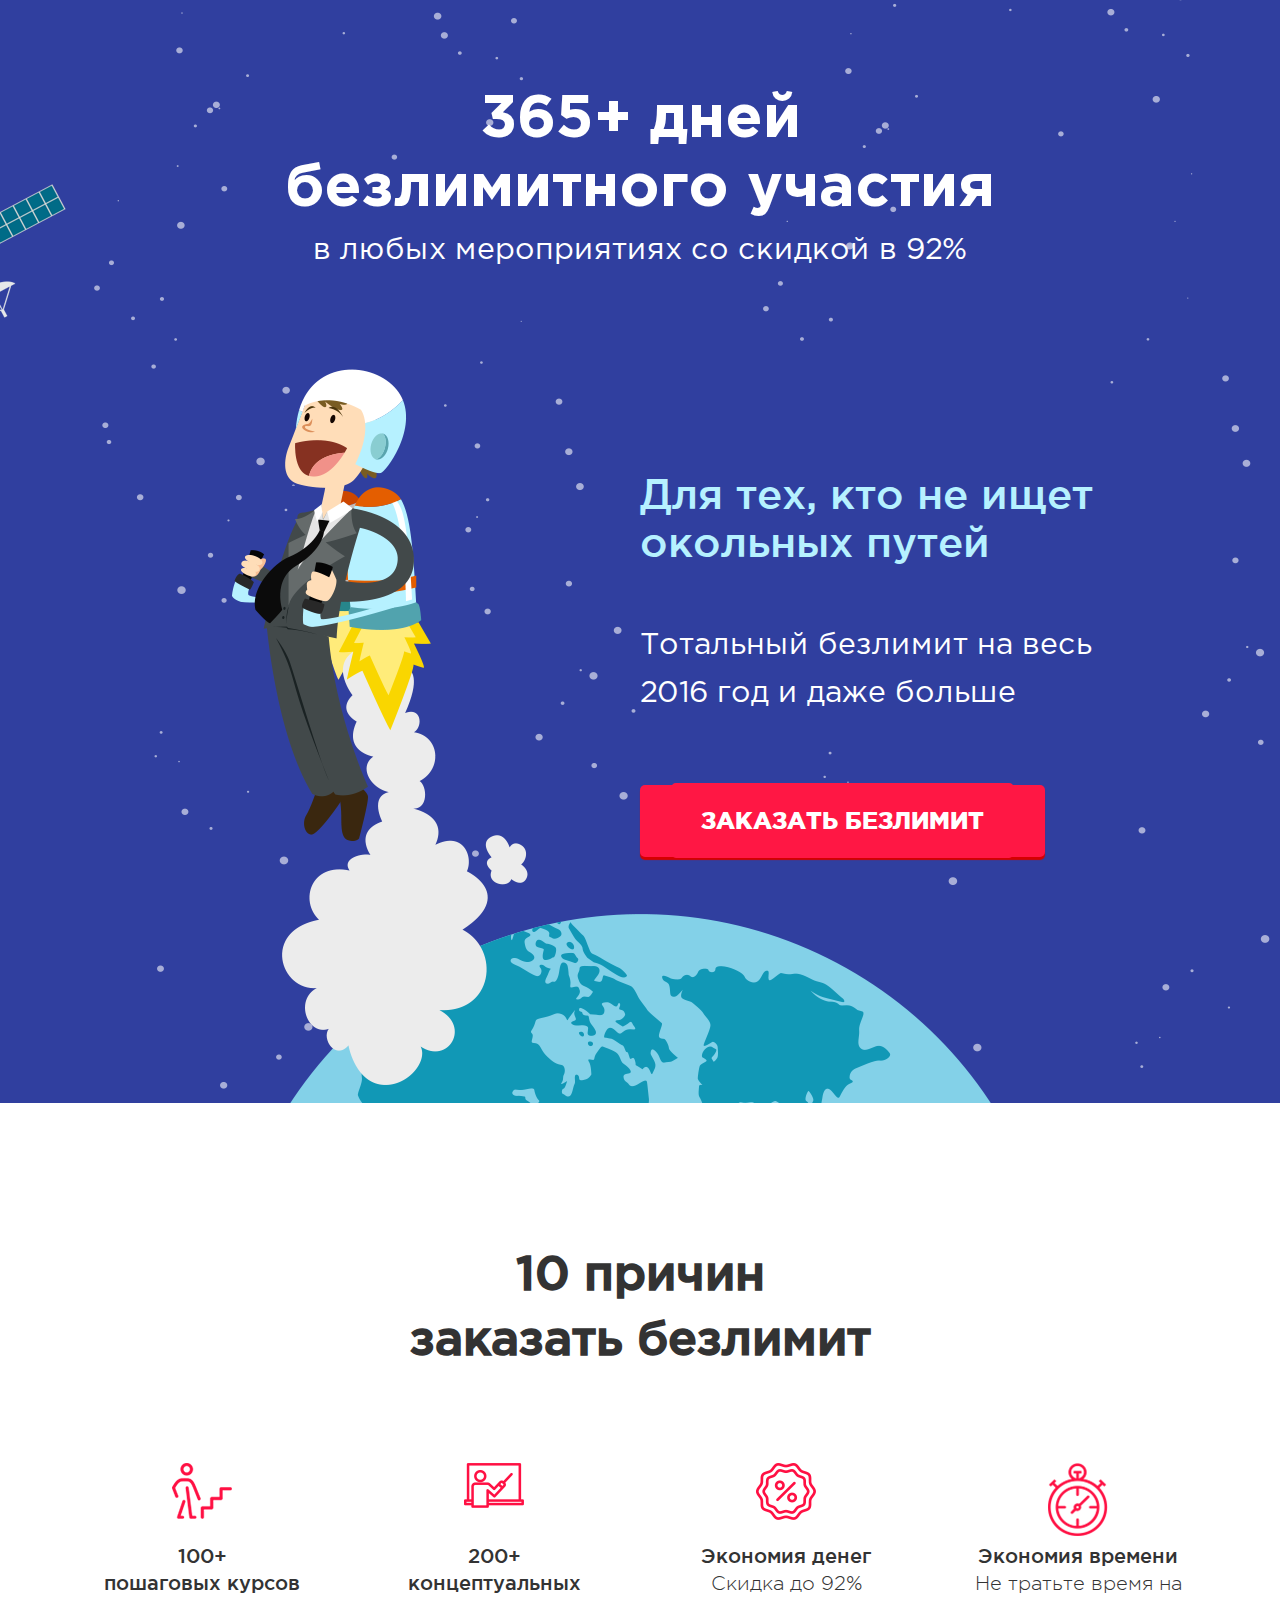
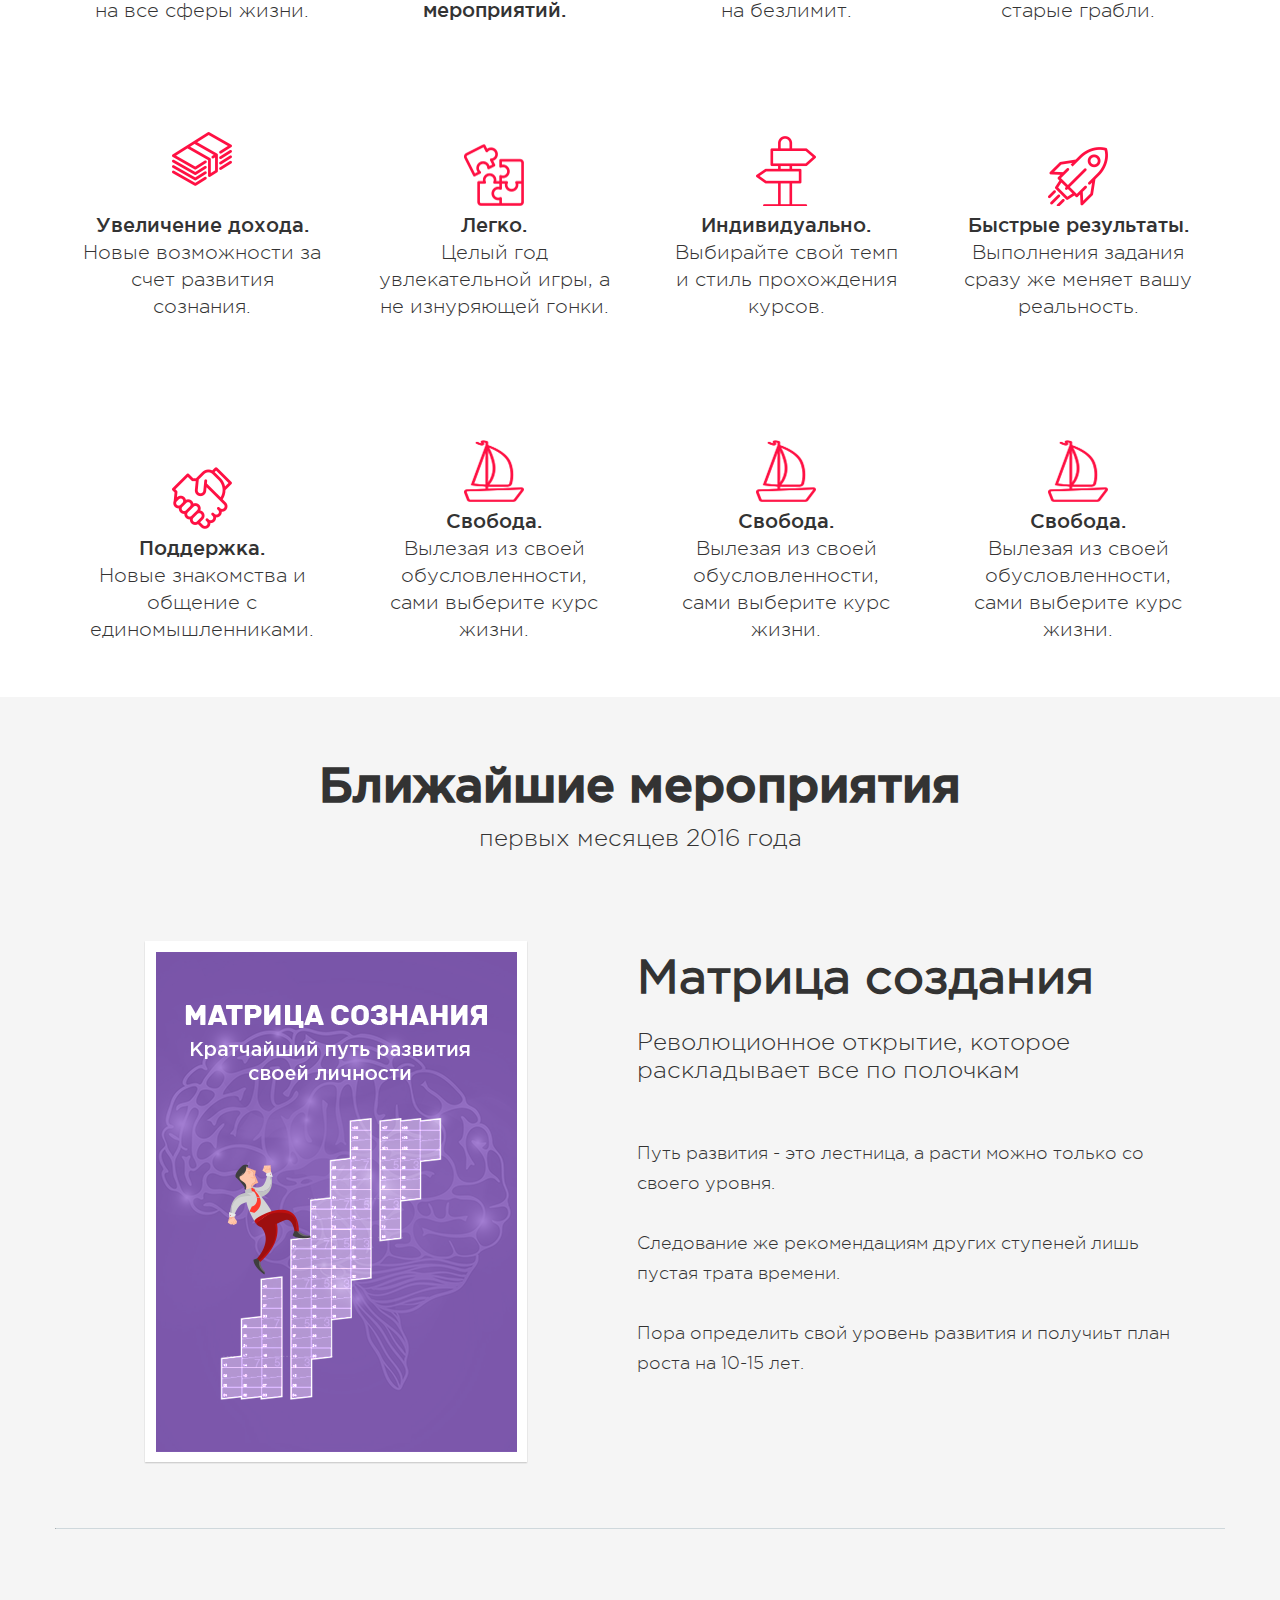
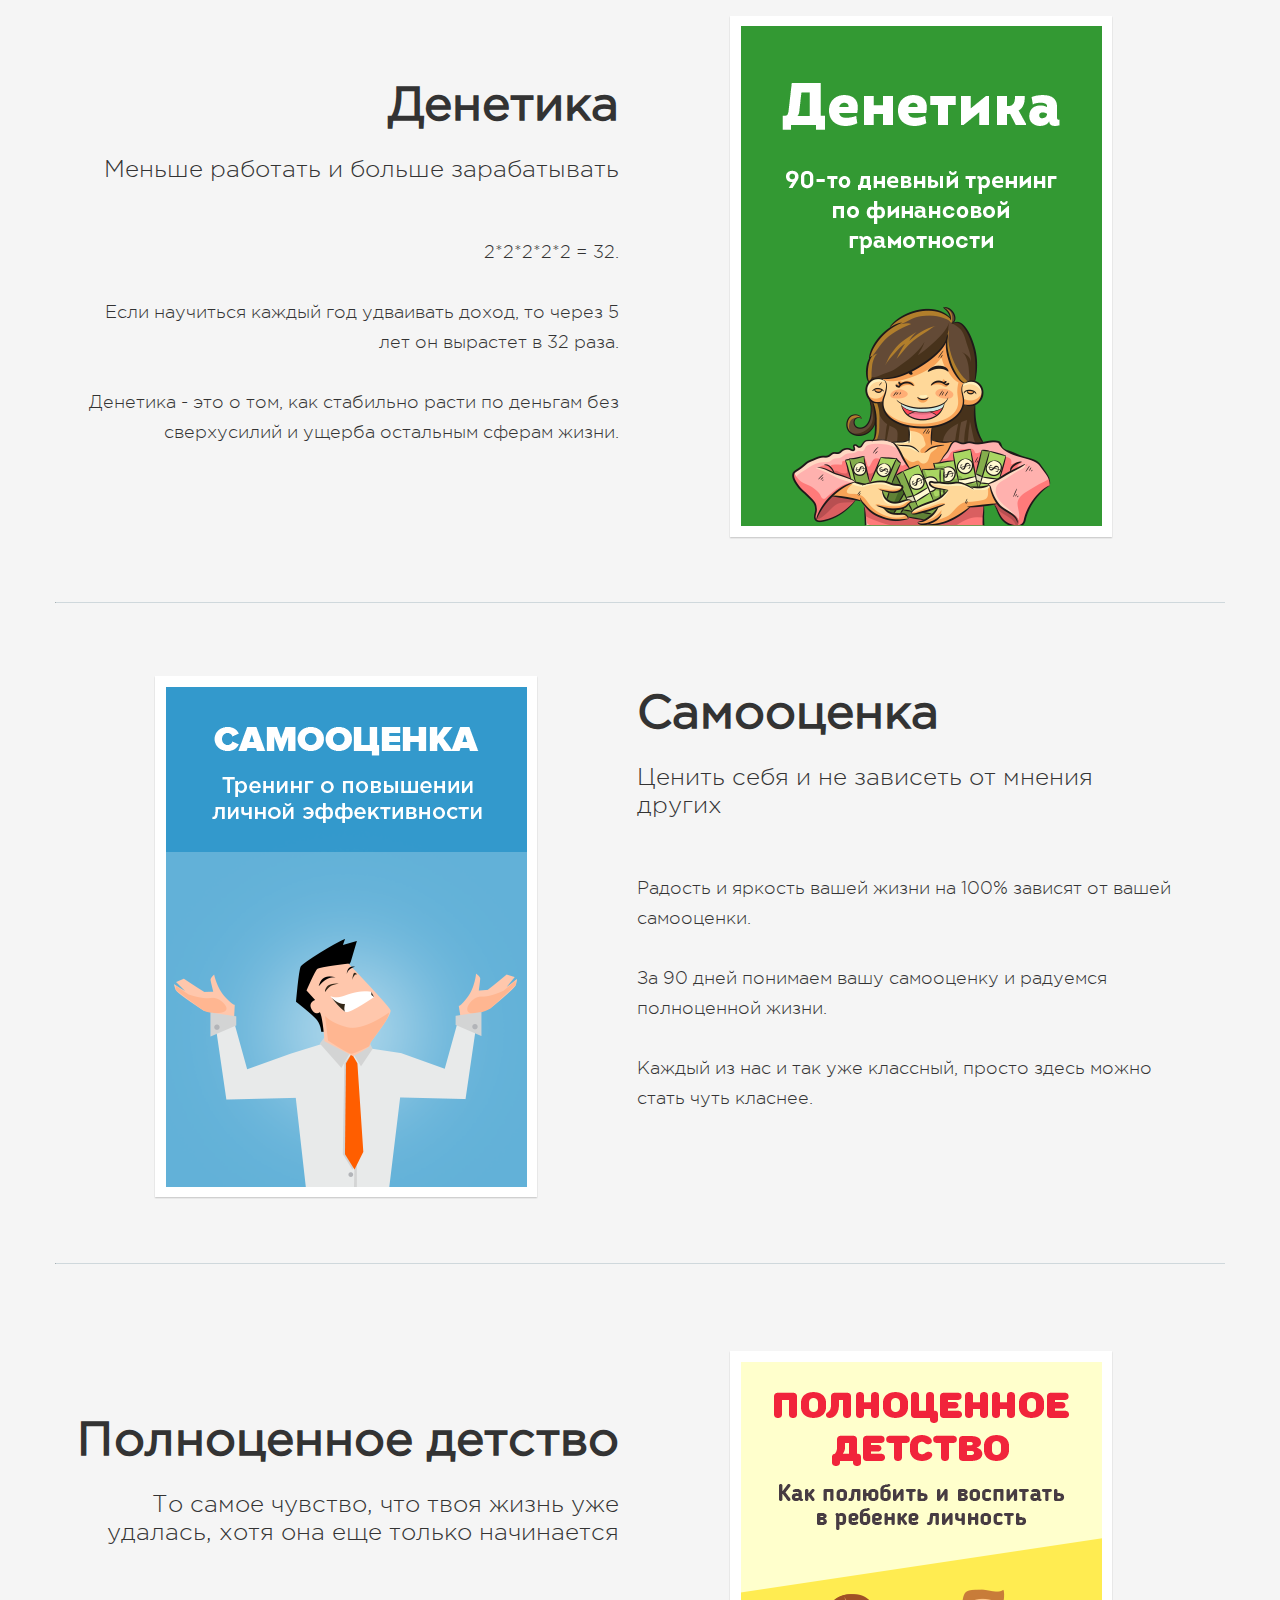
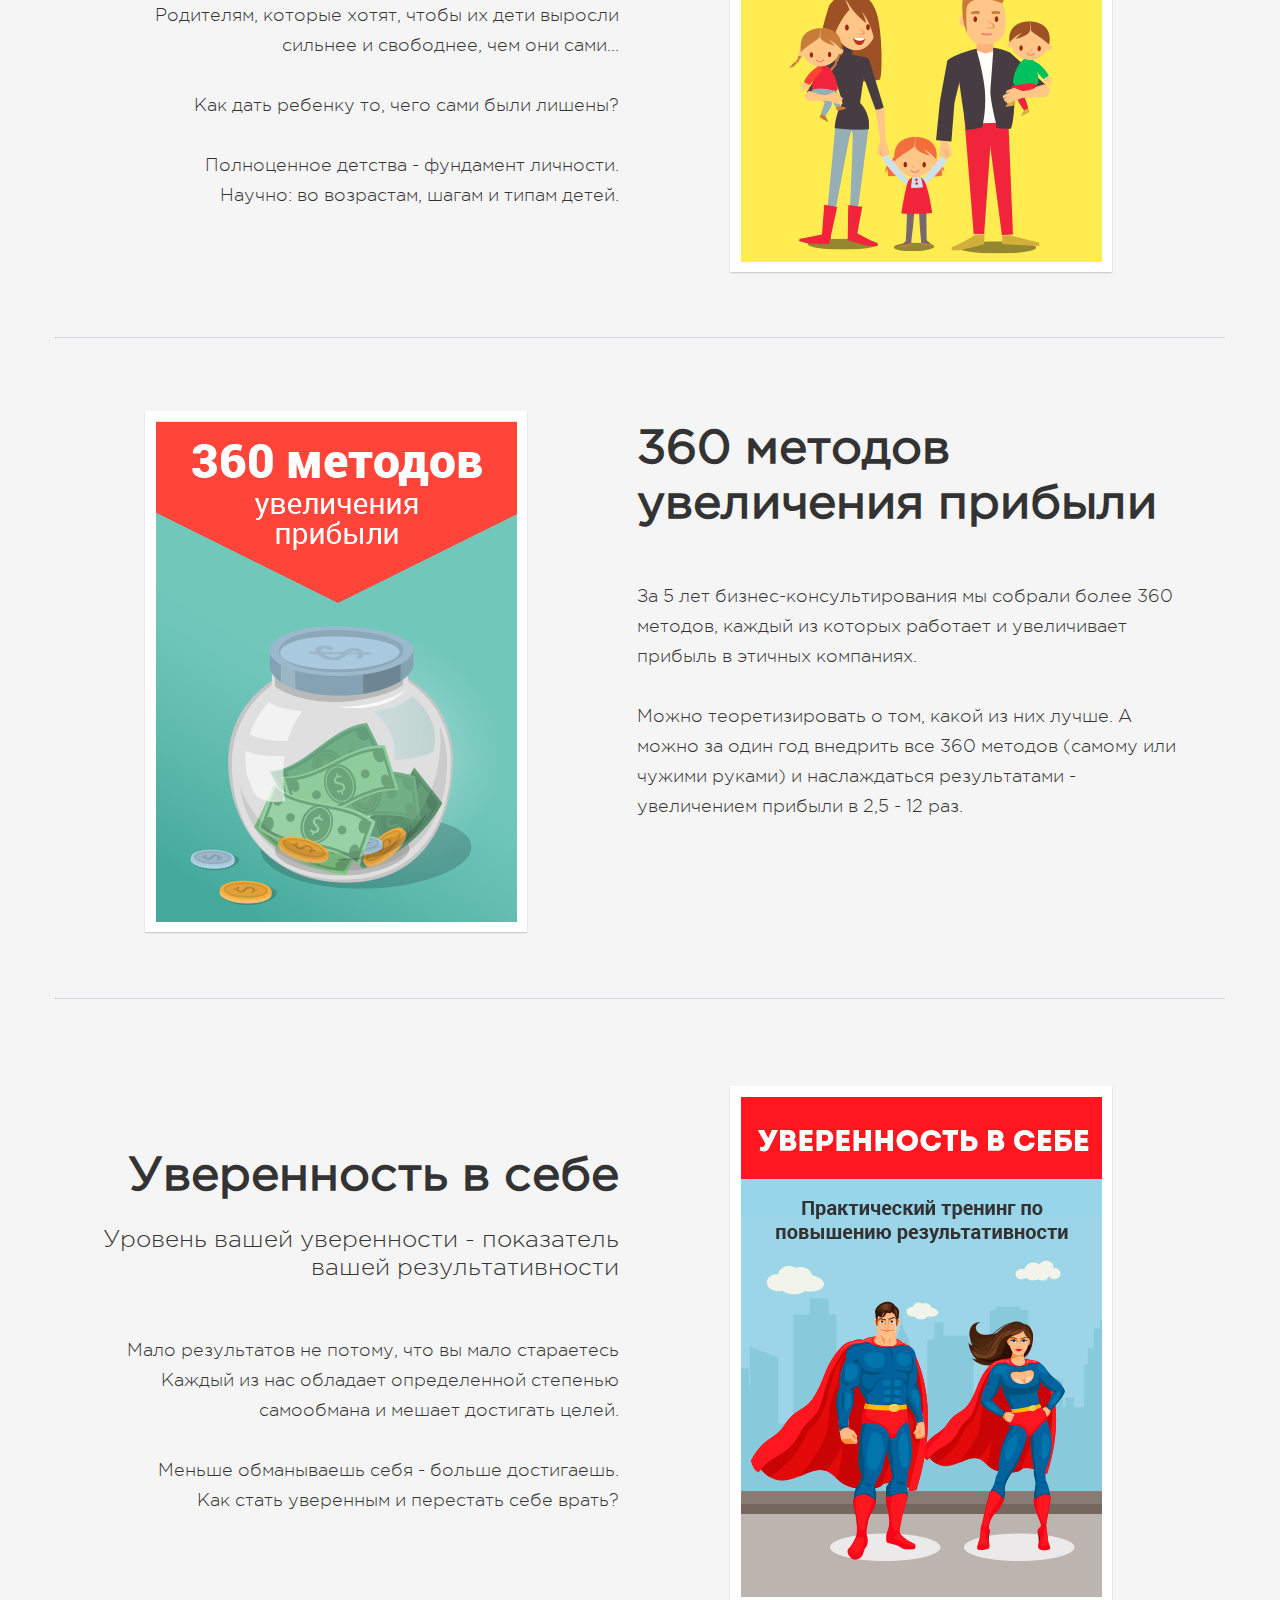
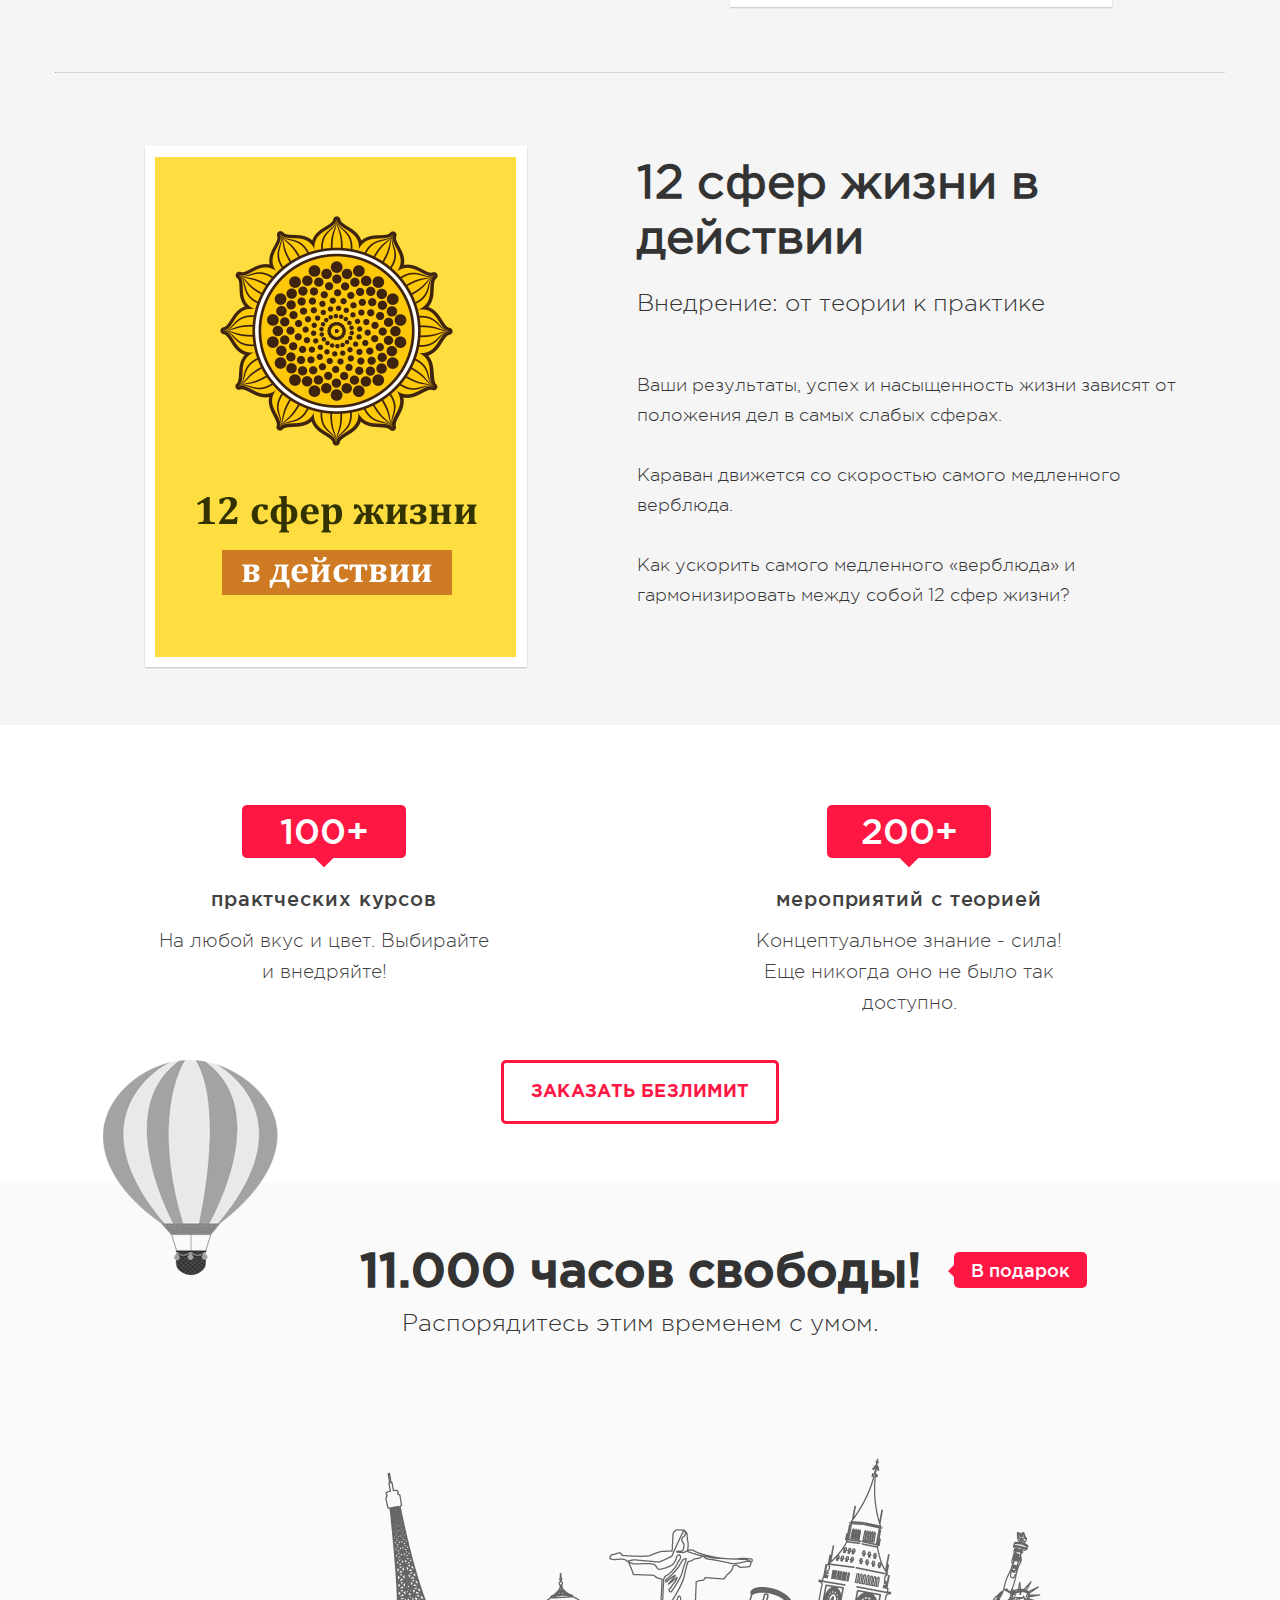
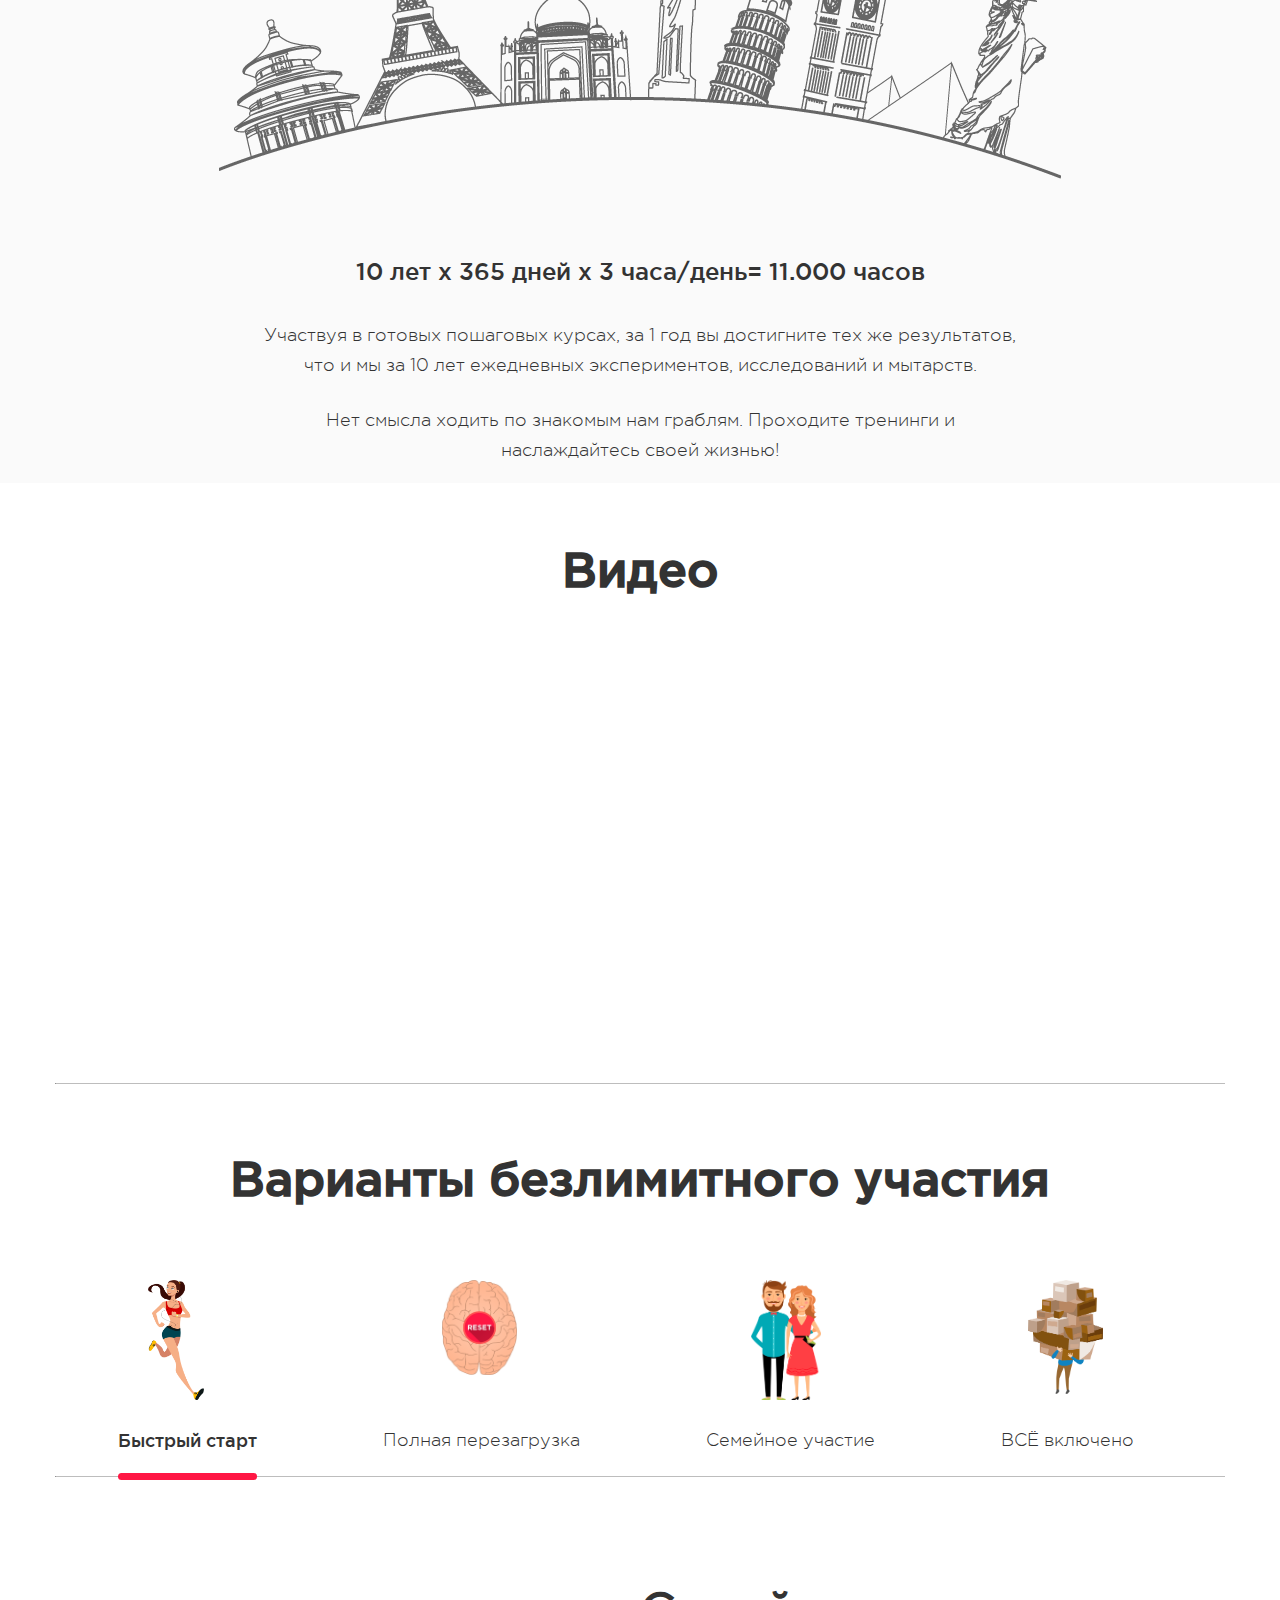
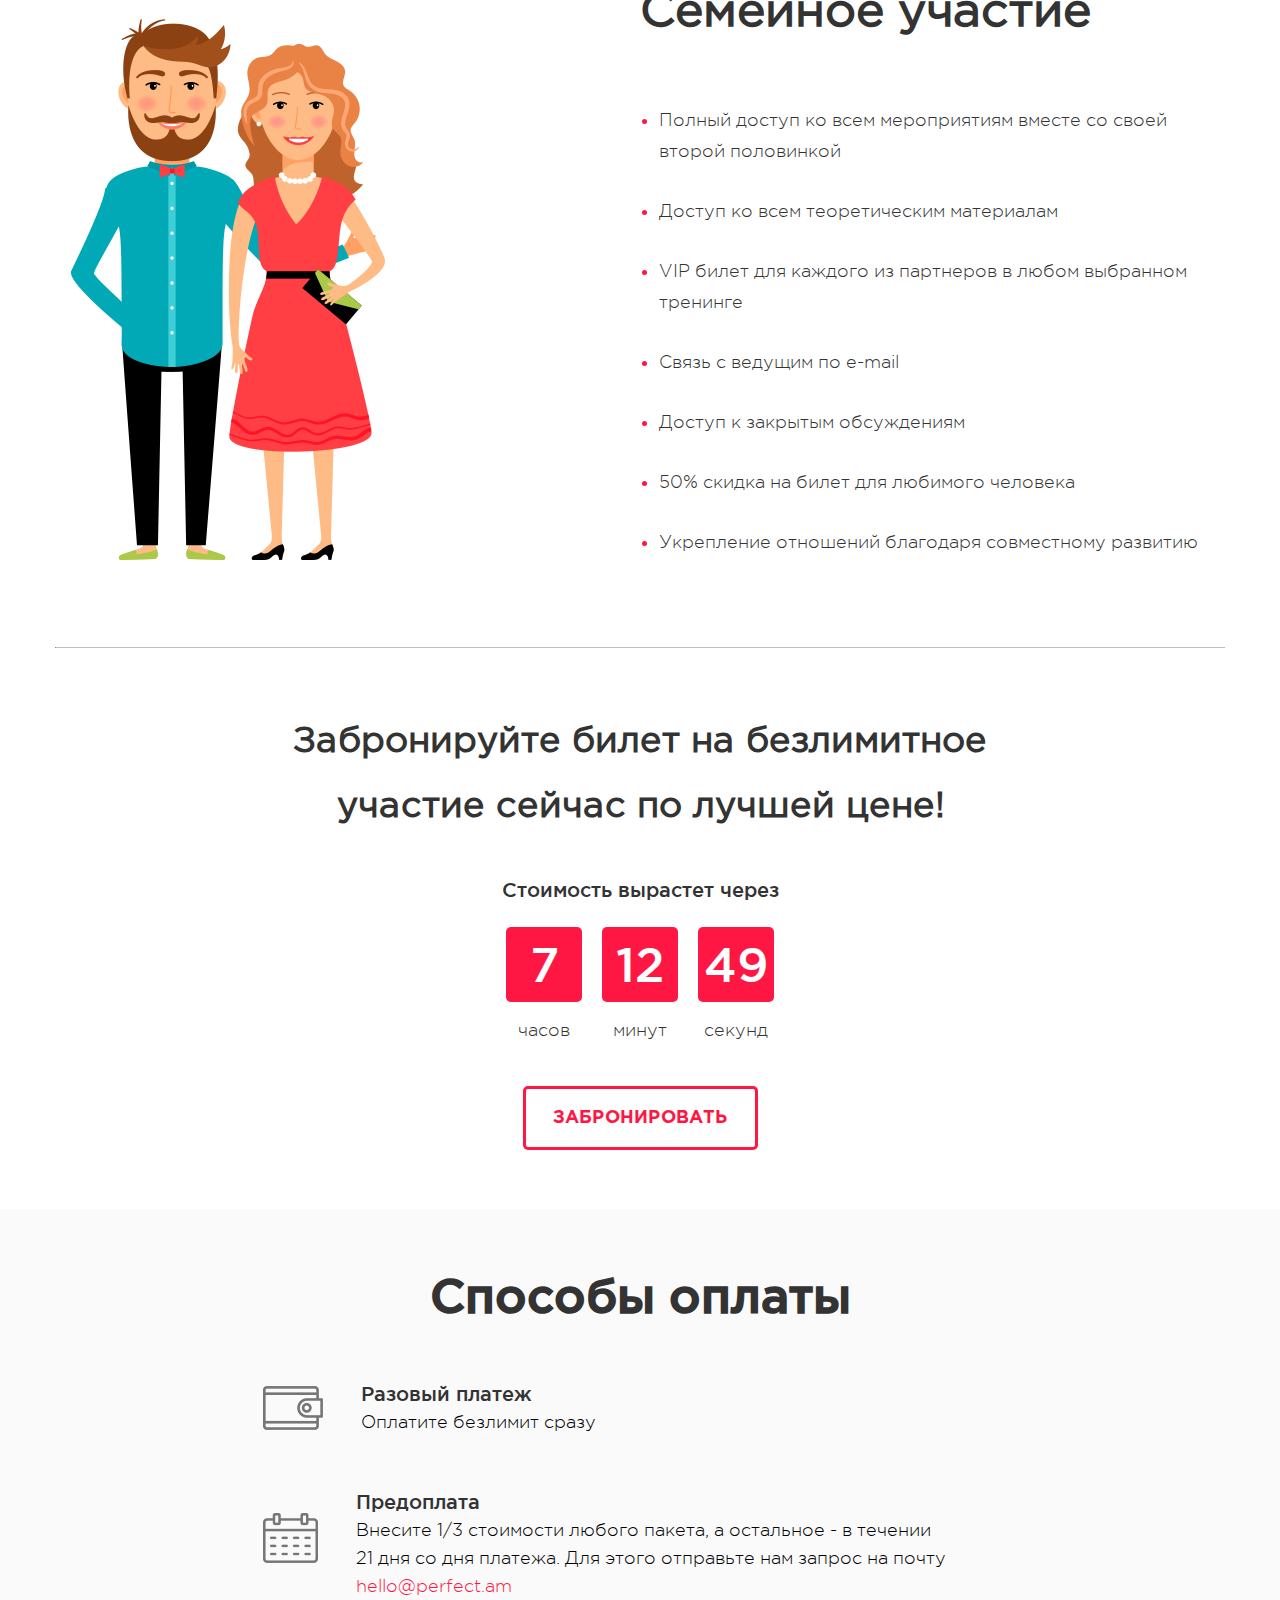
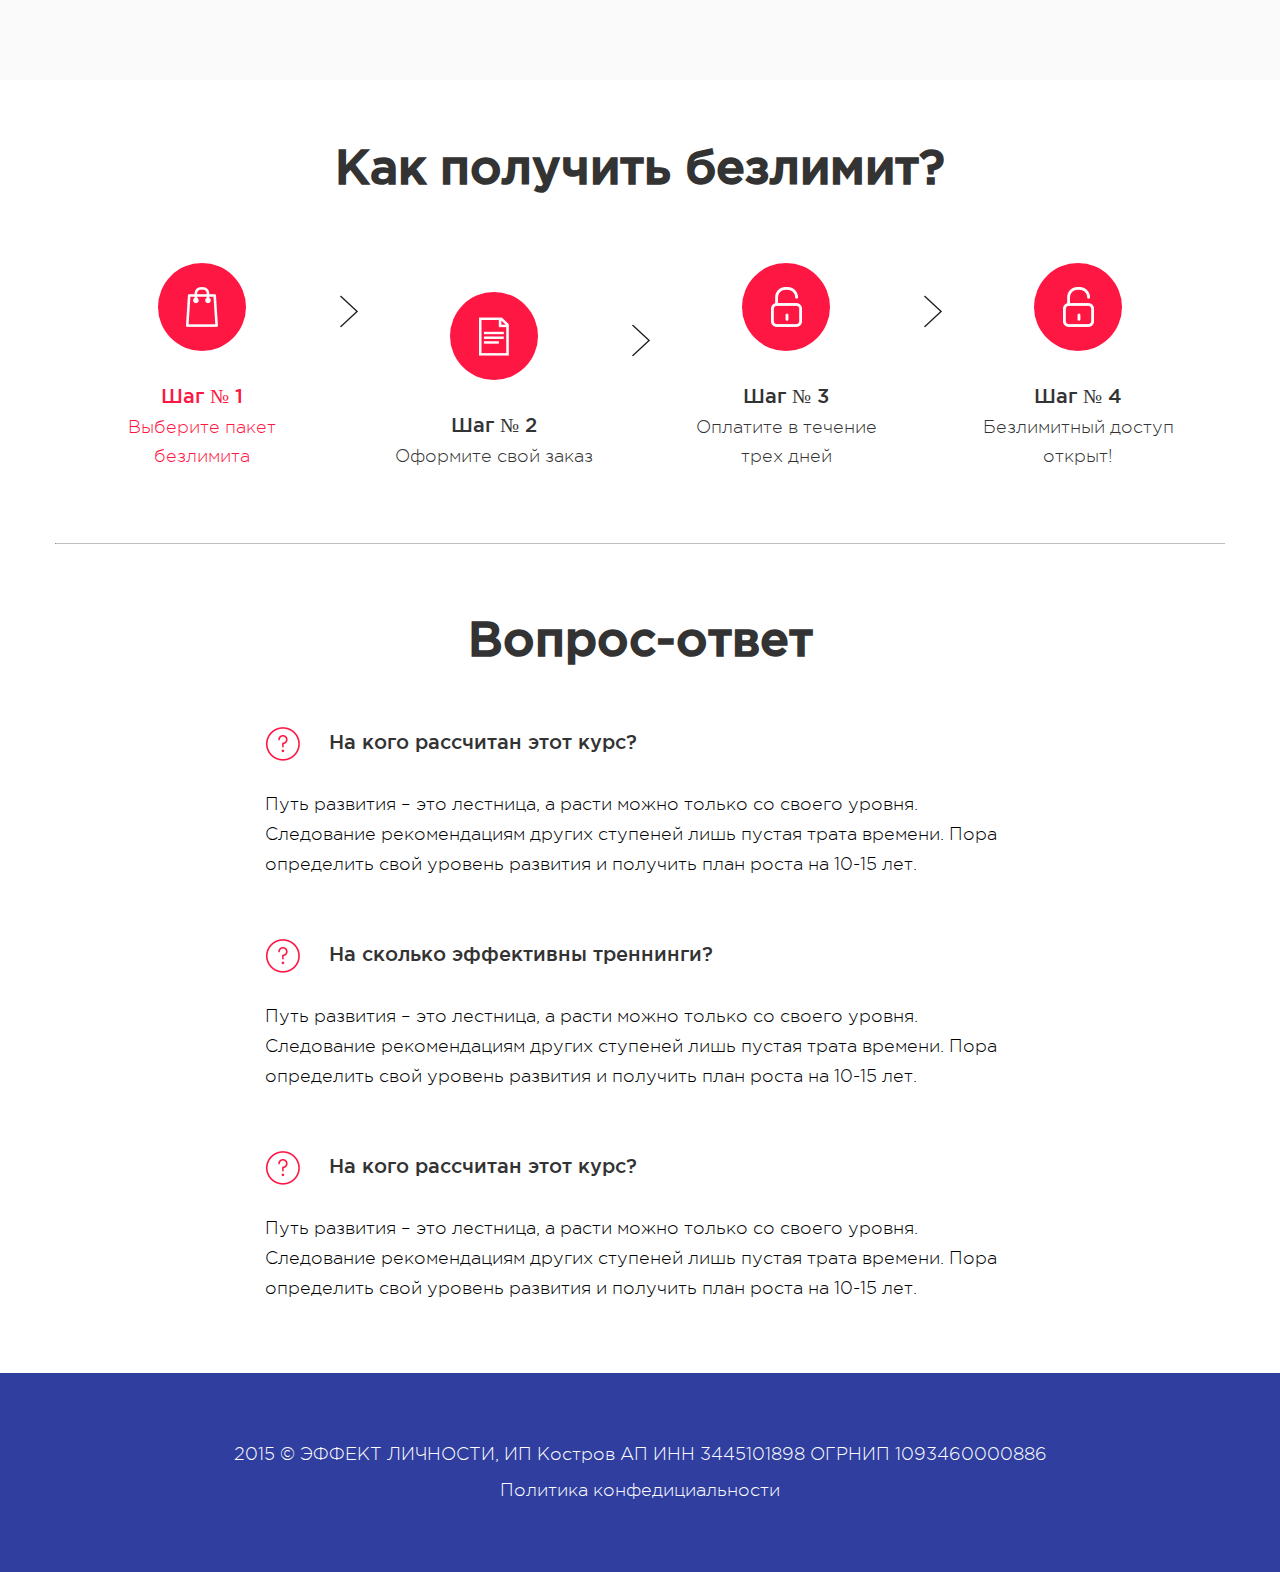
==== commit 36314b27: "add js for tabs" ====
--- a/Homework_8/index.html
+++ b/Homework_8/index.html
@@ -6,6 +6,8 @@
 	<link rel="stylesheet" href="css/normalize.css">
 	<link rel="stylesheet" href="fonts/fonts.css">
 	<link rel="stylesheet" href="css/style.css">
+	<script src="https://ajax.googleapis.com/ajax/libs/jquery/2.2.4/jquery.min.js"></script>
+	<script src="js/script.js"></script>
 </head>
 <body>
 	<div class="section_1">
@@ -251,7 +253,7 @@
 				<div class="tab-tab">
 					<ul class="clearfix">
 						<li>
-							<a href="#">
+							<a href="#first-start" class="active">
 								<div class="tab-img">
 									<img src="img/start.png" alt="Быстрый старт">	
 								</div>
@@ -261,7 +263,7 @@
 							</a>
 						</li>
 						<li>	
-							<a href="#">
+							<a href="#full-reload">
 								<div class="tab-img">
 									<img src="img/brains.png" alt="Полная перезагрузка">
 								</div>
@@ -270,8 +272,8 @@
 								</div>
 							</a>
 						</li>
-						<li class="active">
-							<a href="#">
+						<li>
+							<a href="#family">
 								<div class="tab-img">
 									<img src="img/family.png" alt="Семейное участие">
 								</div>
@@ -281,7 +283,7 @@
 							</a>
 						</li>
 						<li>
-							<a href="#">
+							<a href="#included">
 								<div class="tab-img">
 									<img src="img/all_included.png" alt="ВСЁ включено">	
 								</div>
@@ -296,7 +298,7 @@
 				<hr class="dark">
 				<div class="tab-cont">
 					<ul>
-						<li class="clearfix">
+						<li id="first-start" class="clearfix">
 							<div class="left-col">
 								<img src="img/start.png" alt="Быстрый старт">	
 							</div>
@@ -309,7 +311,7 @@
 								</ul>
 							</div>
 						</li>
-						<li class="clearfix">
+						<li id="full-reload" class="clearfix">
 							<div class="left-col">
 								<img src="img/brains.png" alt="Полная перезагрузка">
 							</div>
@@ -324,7 +326,7 @@
 								</ul>
 							</div>
 						</li>
-						<li class="clearfix active">
+						<li id="family" class="clearfix active">
 							<div class="left-col">
 								<img src="img/family.png" alt="Семейное участие">
 							</div>
@@ -341,7 +343,7 @@
 								</ul>
 							</div>
 						</li>
-						<li class="clearfix">
+						<li id="included" class="clearfix">
 							<div class="left-col">
 								<img src="img/all_included.png" alt="ВСЁ включено">									
 							</div>
--- a/Homework_8/css/style.css
+++ b/Homework_8/css/style.css
@@ -374,6 +374,7 @@
 .section_7 .tab-tab .active .tab-name {
 	font-family: GothamPM;
 }
+
 .section_7 .tab-tab .active::after {
 	content: "";
     display: block;
@@ -383,12 +384,20 @@
     height: 7px;
 	border-radius: 10px;
     background: #ff1744;
+	transition: 0.5s;
 }
 .section_7 .tab-cont > ul > li {
-	display: none;
+	/*display: none;*/
+	position: absolute;
+	visibility:hidden;
+	opacity:0;
+	transition: 0.5s;
 }
 .section_7 .tab-cont > ul > li.active {
-	display: block;
+	/*display: block;*/
+	position: static;
+	visibility:visible;
+	opacity:1;
 }
 .section_7 .tab-cont > ul > li > div {
 	width: 50%;
@@ -460,6 +469,7 @@
     font-size: 48px;
 	color: #fff;
 	text-align: center;
+	cursor: default;
 }
 .section_8 .counter p {
 	font-family: GothamPL;
